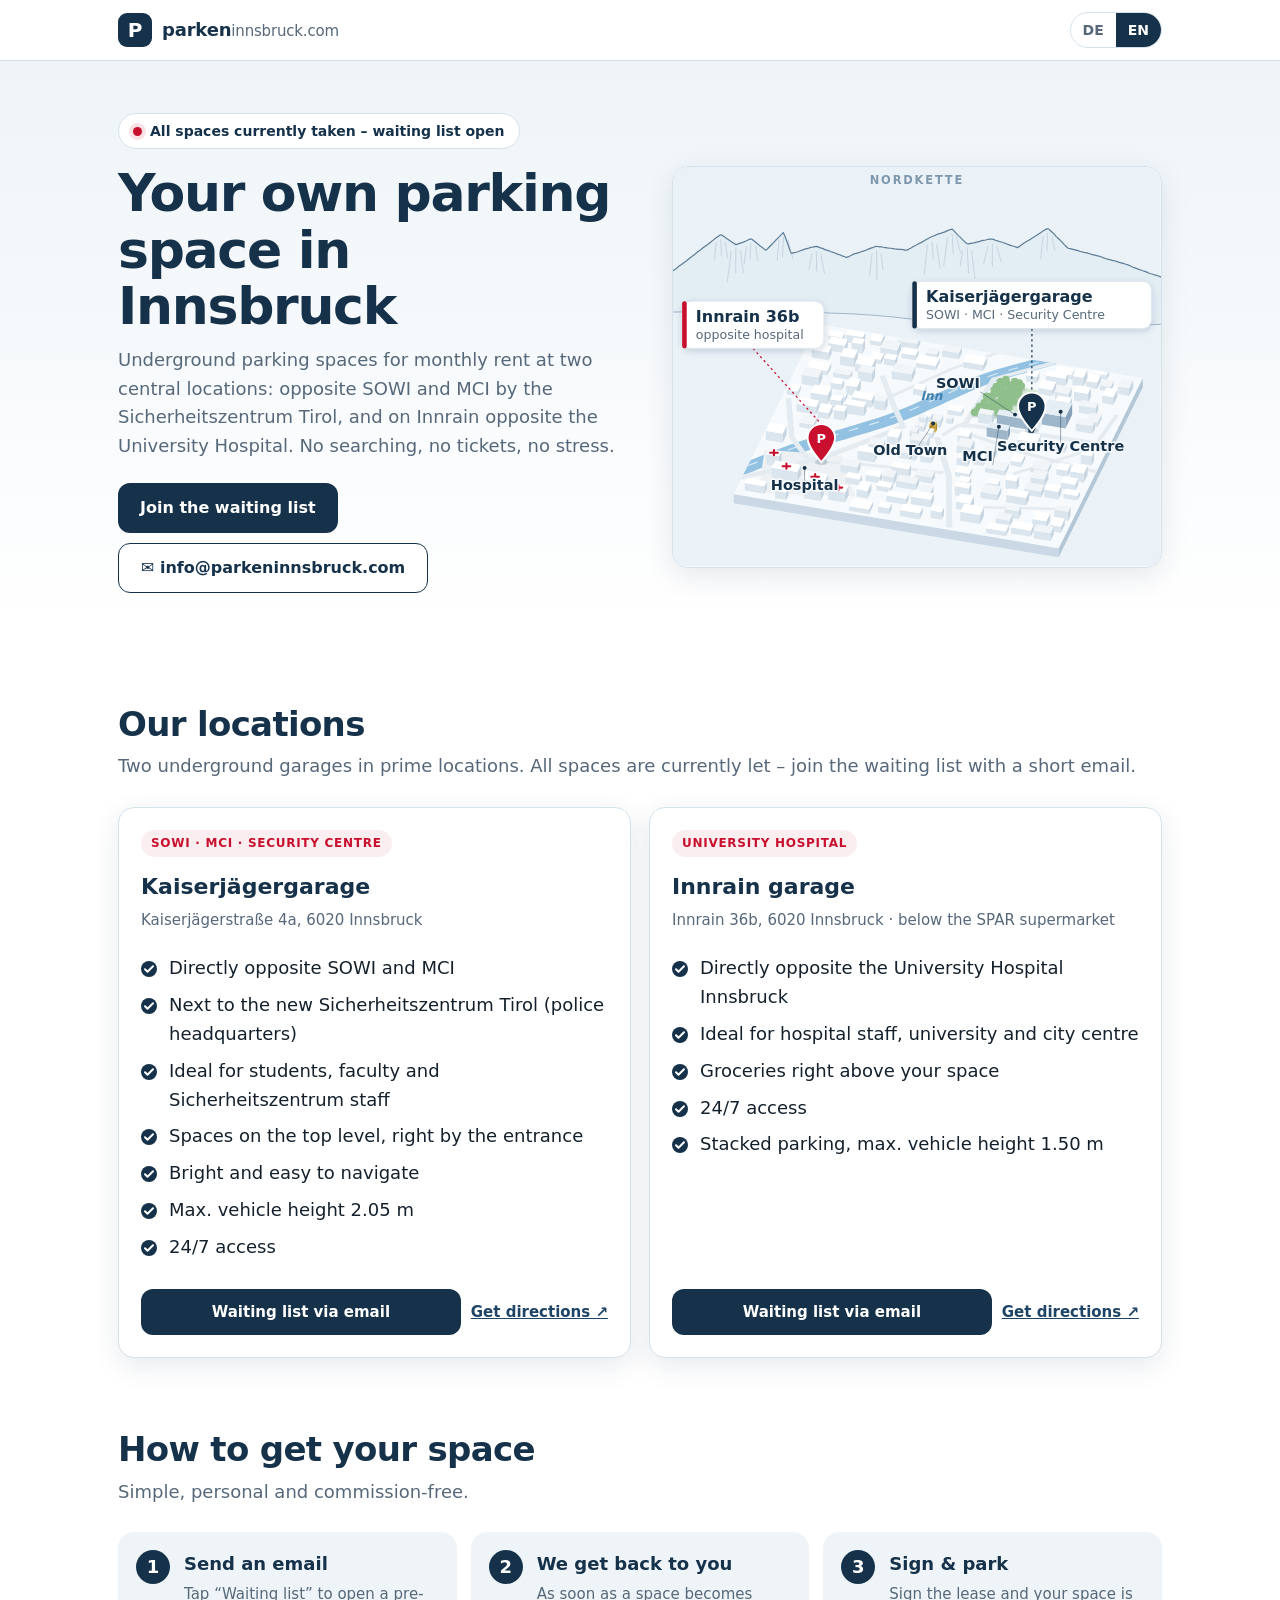
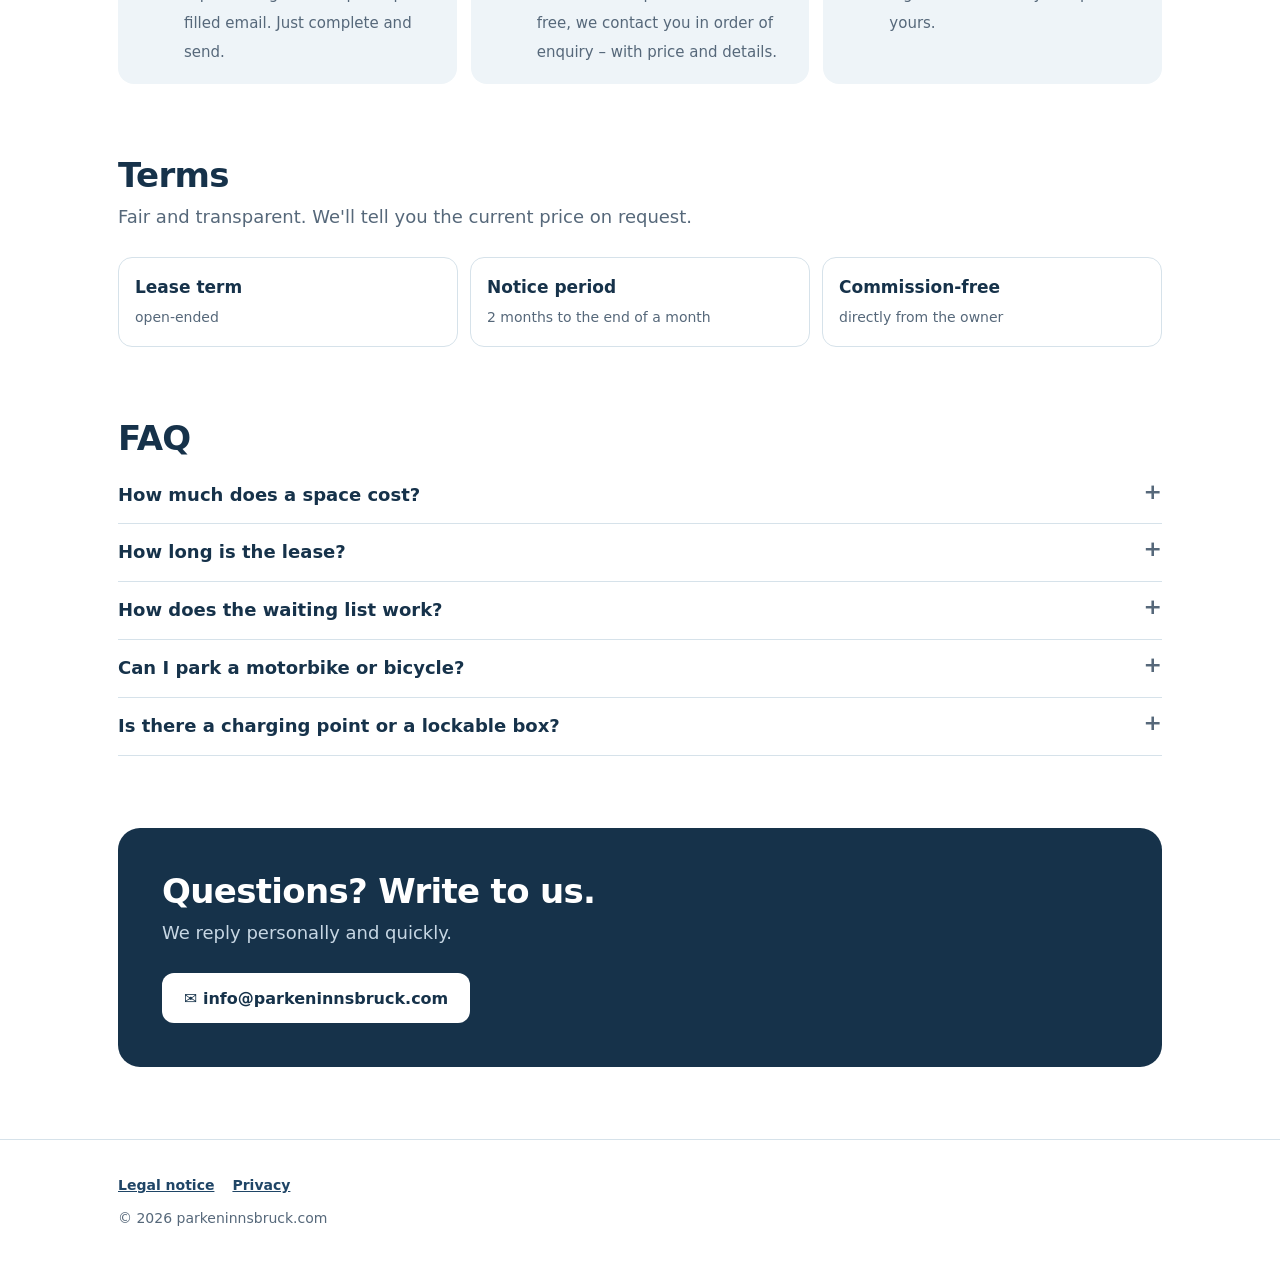
==== index.html @ ba03ff94 "Remove sign-off from prefilled waiting-list emails Co-Authored-By: Claude Opus 5.5 <noreply@anthropi" ====
<!doctype html>
<html lang="de">
<head>
<meta charset="utf-8">
<meta name="viewport" content="width=device-width, initial-scale=1">
<title>Garage mieten Innsbruck | Stellplatz bei SOWI, MCI, Sicherheitszentrum &amp; Klinik</title>
<meta name="description" content="Provisionsfreie Tiefgaragenplätze zur Monatsmiete in Innsbruck: Kaiserjägergarage gegenüber SOWI &amp; MCI, neben dem Sicherheitszentrum Tirol (Polizeizentrum), und Innrain gegenüber der Klinik. Jetzt auf die Warteliste.">
<link rel="canonical" href="https://parkeninnsbruck.com/">
<meta name="robots" content="index, follow">
<meta name="theme-color" content="#16324a">
<meta property="og:type" content="website">
<meta property="og:locale" content="de_AT">
<meta property="og:locale:alternate" content="en_GB">
<meta property="og:url" content="https://parkeninnsbruck.com/">
<meta property="og:title" content="Garage mieten in Innsbruck – SOWI, MCI, Sicherheitszentrum &amp; Klinik">
<meta property="og:description" content="Fixer Tiefgaragenplatz zur Monatsmiete in Innsbruck. Kaiserjägergarage und Innrain. Warteliste offen.">
<meta name="geo.region" content="AT-7">
<meta name="geo.placename" content="Innsbruck">
<link rel="icon" href="data:image/svg+xml,%3Csvg xmlns='http://www.w3.org/2000/svg' viewBox='0 0 64 64'%3E%3Crect width='64' height='64' rx='14' fill='%2316324a'/%3E%3Ctext x='32' y='46' font-family='Arial' font-weight='700' font-size='40' text-anchor='middle' fill='%23fff'%3EP%3C/text%3E%3C/svg%3E">

<script type="application/ld+json">
{
  "@context": "https://schema.org",
  "@graph": [
    {
      "@type": "LocalBusiness",
      "@id": "https://parkeninnsbruck.com/#business",
      "name": "parkeninnsbruck.com – Stellplatzvermietung",
      "url": "https://parkeninnsbruck.com/",
      "email": "info@parkeninnsbruck.com",
      "description": "Provisionsfreie Vermietung von Tiefgaragenplätzen zur Monatsmiete in Innsbruck.",
      "areaServed": {"@type": "City", "name": "Innsbruck"},
      "knowsLanguage": ["de", "en"]
    },
    {
      "@type": "ParkingFacility",
      "name": "Kaiserjägergarage – Stellplätze zur Monatsmiete",
      "address": {"@type": "PostalAddress", "streetAddress": "Kaiserjägerstraße 4a", "postalCode": "6020", "addressLocality": "Innsbruck", "addressCountry": "AT"},
      "description": "Helle Stellplätze auf der obersten Ebene, direkt beim Eingang. Max. Fahrzeughöhe 2,05 m. Gegenüber SOWI und MCI, neben dem neuen Sicherheitszentrum Tirol (Polizeizentrum).",
      "parentOrganization": {"@id": "https://parkeninnsbruck.com/#business"}
    },
    {
      "@type": "ParkingFacility",
      "name": "Tiefgarage Innrain – Stellplätze zur Monatsmiete",
      "address": {"@type": "PostalAddress", "streetAddress": "Innrain 36b", "postalCode": "6020", "addressLocality": "Innsbruck", "addressCountry": "AT"},
      "description": "Tiefgarage unter dem SPAR-Markt am Innrain, gegenüber der Klinik Innsbruck. Stapelparker, max. Fahrzeughöhe 1,50 m.",
      "parentOrganization": {"@id": "https://parkeninnsbruck.com/#business"}
    },
    {
      "@type": "FAQPage",
      "mainEntity": [
        {"@type": "Question", "name": "Was kostet ein Stellplatz?", "acceptedAnswer": {"@type": "Answer", "text": "Den aktuellen Mietpreis nennen wir dir gerne per E-Mail, sobald ein Stellplatz frei wird."}},
        {"@type": "Question", "name": "Wie lange läuft der Mietvertrag?", "acceptedAnswer": {"@type": "Answer", "text": "Der Vertrag ist unbefristet und kann von beiden Seiten mit zwei Monaten Frist zum Monatsende gekündigt werden."}},
        {"@type": "Question", "name": "Kann ich auch Motorrad oder Fahrrad abstellen?", "acceptedAnswer": {"@type": "Answer", "text": "Ja. Du kannst auf deinem Stellplatz Auto, Motorrad oder Fahrrad abstellen – auch mehrere Motorräder oder Fahrräder, solange alles innerhalb der Stellplatzmarkierung Platz hat."}},
        {"@type": "Question", "name": "Gibt es eine Ladestation oder eine absperrbare Box?", "acceptedAnswer": {"@type": "Answer", "text": "Nein. Es handelt sich um einen offenen Stellplatz, keine absperrbare Garagenbox. Eine Ladestation für E-Fahrzeuge gibt es nicht."}},
        {"@type": "Question", "name": "Wie funktioniert die Warteliste?", "acceptedAnswer": {"@type": "Answer", "text": "Du schickst uns eine E-Mail mit deinen Daten. Sobald ein Platz frei wird, melden wir uns in der Reihenfolge der Anfragen."}}
      ]
    }
  ]
}
</script>

<style>
:root{
  --navy:#16324a; --navy-2:#1f4566; --ice:#eef4f8; --snow:#ffffff; --line:#d6e2ea;
  --text:#14212c; --muted:#56687a; --red:#c8102e; --ok:#2f7d5b;
  --radius:16px; --shadow:0 8px 28px rgba(22,50,74,.10);
  --font:system-ui,-apple-system,"Segoe UI",Roboto,"Helvetica Neue",Arial,sans-serif;
}
*{box-sizing:border-box}
html{scroll-behavior:smooth;-webkit-text-size-adjust:100%}
body{margin:0;font-family:var(--font);color:var(--text);background:var(--snow);line-height:1.6;font-size:17px}
img,svg{max-width:100%;display:block}
a{color:var(--navy-2)}
.wrap{width:100%;max-width:1080px;margin:0 auto;padding:0 18px}
.skip{position:absolute;left:-999px}.skip:focus{left:12px;top:12px;background:#fff;padding:8px 12px;z-index:99}

/* Header */
header.top{position:sticky;top:0;z-index:20;background:rgba(255,255,255,.94);backdrop-filter:blur(8px);border-bottom:1px solid var(--line)}
.top .wrap{display:flex;align-items:center;justify-content:space-between;height:60px}
.brand{display:flex;align-items:center;gap:10px;text-decoration:none;color:var(--navy);font-weight:700;letter-spacing:-.01em}
.brand .p{width:34px;height:34px;border-radius:9px;background:var(--navy);color:#fff;display:grid;place-items:center;font-weight:800;font-size:20px}
.brand small{font-weight:500;color:var(--muted)}
.lang{display:flex;border:1px solid var(--line);border-radius:999px;overflow:hidden}
.lang button{all:unset;cursor:pointer;padding:6px 12px;font-size:14px;font-weight:600;color:var(--muted)}
.lang button[aria-pressed="true"]{background:var(--navy);color:#fff}

/* Hero */
.hero{background:linear-gradient(180deg,var(--ice),#fff);padding:28px 0 8px;overflow:hidden}
.status{display:inline-flex;align-items:center;gap:8px;background:#fff;border:1px solid var(--line);border-radius:999px;padding:6px 14px;font-size:14px;font-weight:600;color:var(--navy)}
.status .dot{width:9px;height:9px;border-radius:50%;background:var(--red);box-shadow:0 0 0 4px rgba(200,16,46,.12)}
h1{font-size:clamp(30px,8vw,52px);line-height:1.08;letter-spacing:-.025em;color:var(--navy);margin:16px 0 12px}
.lead{font-size:18px;color:var(--muted);max-width:560px;margin:0 0 22px}
.cta{display:flex;flex-wrap:wrap;gap:10px;margin-bottom:24px}
.btn{display:inline-flex;align-items:center;justify-content:center;gap:8px;min-height:50px;padding:0 22px;border-radius:12px;font-weight:700;text-decoration:none;font-size:16px;flex:1 1 200px}
.btn-primary{background:var(--navy);color:#fff}
.btn-primary:hover{background:var(--navy-2)}
.btn-ghost{background:#fff;color:var(--navy);border:1.5px solid var(--navy)}
.map{background:#fff;border:1px solid var(--line);border-radius:var(--radius);box-shadow:var(--shadow);padding:0;margin:4px 0 0;overflow:hidden}
.map svg{width:100%;height:auto}
.map svg{--sky:#eaf2f8;--m-far:#c5d6e4;--m-near:#d8e5ef;--m-snow:#fff;--m-lbl:#7f98ad;--plate:#f7fafc;--plate-s:#c9d8e4;--plate-e:#b4c7d6;--river:#93c1e1;--river-hi:#d4e8f6;--river-t:#3f7fae;--road:#e4ecf2;--park:#d5e8d3;--tree:#8fbf8b;--shadow:rgba(22,50,74,.14);--b-top:#ffffff;--b-s:#dbe5ed;--b-e:#c7d5e1;--lm-top:#e6eef5;--lm-s:#9db6ca;--lm-e:#87a2b8;--gold:#e0b23c;--gold-s:#c99a26;--gold-e:#b4891f;--navy:#16324a;--navy-s:#1f4566;--navy-e:#122a3e;--red:#c8102e;--lbl:#16324a;--halo:#f7fafc;--card:#fff;--card-b:#d6e2ea;--muted:#56687a}.map svg{--m-far-d:#b2c6d7;--m-near-d:#c9d9e6;--b-top2:#f1f5f8}.map svg{--m-fill:#e3edf4;--m-line:#5f7d96;--m-line2:#9fb5c7;--klinik-area:#eef1f4}

/* Sections */
section{padding:52px 0}
h2{font-size:clamp(24px,6vw,34px);letter-spacing:-.02em;color:var(--navy);margin:0 0 8px;line-height:1.15}
.sub{color:var(--muted);margin:0 0 26px}
.grid{display:grid;gap:18px}
.card{background:#fff;border:1px solid var(--line);border-radius:var(--radius);padding:22px;box-shadow:var(--shadow);display:flex;flex-direction:column}
.card .tag{align-self:flex-start;font-size:12px;font-weight:700;letter-spacing:.06em;text-transform:uppercase;color:var(--red);background:rgba(200,16,46,.07);padding:4px 10px;border-radius:999px;margin-bottom:12px}
.card h3{margin:0 0 4px;font-size:22px;color:var(--navy)}
.addr{color:var(--muted);margin:0 0 14px;font-size:15px}
ul.ticks{list-style:none;padding:0;margin:0 0 20px}
ul.ticks li{position:relative;padding-left:28px;margin:8px 0}
ul.ticks li::before{content:"";position:absolute;left:0;top:7px;width:16px;height:16px;border-radius:50%;background:var(--navy) url("data:image/svg+xml,%3Csvg xmlns='http://www.w3.org/2000/svg' viewBox='0 0 16 16'%3E%3Cpath d='M4 8.3l2.5 2.4L12 5.3' fill='none' stroke='%23fff' stroke-width='2' stroke-linecap='round' stroke-linejoin='round'/%3E%3C/svg%3E") center/16px no-repeat}
.card .actions{margin-top:auto;display:flex;flex-wrap:wrap;gap:10px}
.card .btn{flex:1 1 100%;min-height:46px;font-size:15px}
.textlink{font-size:15px;font-weight:600;align-self:center}

.steps{counter-reset:s;display:grid;gap:14px;padding:0;margin:0;list-style:none}
.steps li{counter-increment:s;background:var(--ice);border-radius:var(--radius);padding:18px 18px 18px 66px;position:relative}
.steps li::before{content:counter(s);position:absolute;left:18px;top:18px;width:34px;height:34px;border-radius:50%;background:var(--navy);color:#fff;display:grid;place-items:center;font-weight:800}
.steps strong{display:block;color:var(--navy)}
.steps span{color:var(--muted);font-size:15px}

.facts{display:grid;gap:12px;grid-template-columns:1fr 1fr}
.fact{border:1px solid var(--line);border-radius:14px;padding:16px}
.facts .fact:last-child{grid-column:1 / -1}
.fact b{display:block;color:var(--navy);font-size:17px}
.fact span{color:var(--muted);font-size:14px}

details{border-bottom:1px solid var(--line);padding:14px 0}
summary{cursor:pointer;font-weight:700;color:var(--navy);list-style:none;display:flex;justify-content:space-between;gap:12px}
summary::after{content:"+";font-size:22px;line-height:1;color:var(--muted)}
details[open] summary::after{content:"–"}
details p{color:var(--muted);margin:10px 0 0}

.contact{background:var(--navy);color:#fff;border-radius:22px;padding:30px 22px}
.contact h2{color:#fff}
.contact .sub{color:#c7d7e4}
.contact .btn-primary{background:#fff;color:var(--navy)}
.contact .btn-ghost{background:transparent;color:#fff;border-color:rgba(255,255,255,.6)}

footer{padding:34px 0 40px;color:var(--muted);font-size:14px;border-top:1px solid var(--line)}
footer .links{display:flex;gap:18px;flex-wrap:wrap;margin-bottom:10px}
footer button{all:unset;cursor:pointer;color:var(--navy-2);font-weight:600;text-decoration:underline}
.legal{display:none;background:var(--ice);border-radius:14px;padding:18px 18px 6px;margin-top:14px;color:var(--text)}
.legal.open{display:block}
.legal h3{margin:0 0 8px;color:var(--navy);font-size:18px}
.legal p{margin:0 0 12px}

.toast{position:fixed;left:12px;right:12px;bottom:12px;z-index:50;max-width:520px;margin:0 auto;background:#fff;border:1px solid var(--line);border-radius:16px;box-shadow:0 12px 40px rgba(22,50,74,.22);padding:16px 16px 14px}
.toast p{margin:0 0 12px;font-size:15px;color:var(--text)}
.toast-actions{display:flex;gap:10px;align-items:center}
.toast .btn{flex:1 1 0;min-height:44px;font-size:14px;padding:0 10px;white-space:nowrap}
.toast-x{all:unset;cursor:pointer;width:44px;height:44px;display:grid;place-items:center;font-size:26px;color:var(--muted);border-radius:10px}
.toast-x:hover{background:var(--ice)}
.toast-copy{all:unset;cursor:pointer;margin-top:10px;font-size:14px;font-weight:600;color:var(--navy-2);text-decoration:underline}
.toast .toast-ok{margin:10px 0 0;color:var(--ok);font-weight:600;font-size:14px}
.toast[hidden],.toast-ok[hidden]{display:none}
[data-lang-show]{display:none}
:focus-visible{outline:3px solid #4d8fd1;outline-offset:2px}

@media (min-width:760px){
  .card .btn{flex:1 1 180px}
  body{font-size:18px}
  .hero{padding:52px 0 16px}
  .hero .wrap{display:grid;grid-template-columns:1.05fr 1fr;gap:40px;align-items:center}
  .cta .btn{flex:0 0 auto}
  .grid.two{grid-template-columns:1fr 1fr}
  .steps{grid-template-columns:repeat(3,1fr)}
  .facts{grid-template-columns:repeat(3,1fr)}
  .facts .fact:last-child{grid-column:auto}
  .contact{padding:44px}
  section{padding:72px 0}
}
@media (prefers-reduced-motion:reduce){html{scroll-behavior:auto}}
</style>
</head>
<body>
<a class="skip" href="#main" data-i18n="skip">Zum Inhalt springen</a>

<header class="top">
  <div class="wrap">
    <a class="brand" href="#top" aria-label="parkeninnsbruck.com Startseite">
      <span class="p" aria-hidden="true">P</span>
      <span>parken<small>innsbruck.com</small></span>
    </a>
    <div class="lang" role="group" aria-label="Sprache / Language">
      <button type="button" data-set-lang="de" aria-pressed="true">DE</button>
      <button type="button" data-set-lang="en" aria-pressed="false">EN</button>
    </div>
  </div>
</header>

<main id="main">
<div class="hero" id="top">
  <div class="wrap">
    <div>
      <span class="status"><span class="dot" aria-hidden="true"></span><span data-i18n="status">Aktuell alle Plätze vergeben – Warteliste offen</span></span>
      <h1 data-i18n="h1">Dein fixer Garagenplatz in Innsbruck</h1>
      <p class="lead" data-i18n="lead">Tiefgaragenplätze zur Monatsmiete an zwei zentralen Standorten: gegenüber von SOWI und MCI beim Sicherheitszentrum Tirol sowie am Innrain gegenüber der Klinik. Kein Suchen, kein Parkticket, kein Stress.</p>
      <div class="cta">
        <a class="btn btn-primary" href="#standorte" data-i18n="cta1">Auf die Warteliste</a>
        <a class="btn btn-ghost" data-mail="general" href="mailto:info@parkeninnsbruck.com?subject=Anfrage%20Stellplatz&amp;body=Hallo%2C%0D%0A%0D%0Aich%20m%C3%B6chte%20mich%20f%C3%BCr%20einen%20Stellplatz%20auf%20die%20Warteliste%20setzen%20lassen.%0D%0A%0D%0AStandort%3A%20egal%20%2F%20beide%0D%0AName%3A%20%0D%0ATelefon%3A%20%0D%0AFahrzeug%20%2F%20Kennzeichen%3A%20%0D%0AGew%C3%BCnschter%20Mietbeginn%3A%20%0D%0AAnmerkungen%3A%20" target="_blank" rel="noopener">✉ info@parkeninnsbruck.com</a>
      </div>
    </div>

    <figure class="map" aria-labelledby="mapcap">
      <svg viewBox="0 0 640 524" role="img" aria-labelledby="mapcap" font-family="system-ui,-apple-system,'Segoe UI',Roboto,Arial,sans-serif">
<title id="mapcap">Isometrische Karte der Innsbrucker Innenstadt mit Nordkette und Inn: Kaiserjägergarage neben SOWI, MCI und Sicherheitszentrum Tirol; Innrain 36b gegenüber der Klinik; dazwischen die Altstadt mit dem Goldenen Dachl</title>
<defs><filter id="sh" x="-20%" y="-30%" width="140%" height="170%"><feDropShadow dx="0" dy="3" stdDeviation="4" flood-color="#16324a" flood-opacity=".18"/></filter></defs>
<rect width="640" height="524" fill="var(--sky)"/>
<path d="M-10.0 144.5 L-7.4 142.1 L-4.8 140.0 L-2.3 138.0 L0.3 135.8 L2.9 134.2 L5.5 132.2 L8.0 130.0 L10.6 128.2 L13.2 126.2 L15.8 124.5 L18.4 122.6 L20.9 120.3 L23.5 118.3 L26.1 116.3 L28.7 114.4 L31.2 112.3 L33.8 110.3 L36.4 108.5 L39.0 106.4 L41.6 104.4 L44.1 102.7 L46.7 100.7 L49.3 98.7 L51.9 96.6 L54.5 94.5 L57.0 92.5 L59.6 90.8 L62.2 88.9 L64.8 89.8 L67.3 91.5 L69.9 93.4 L72.5 95.1 L75.1 97.1 L77.7 98.8 L80.2 100.5 L82.8 101.8 L85.4 100.8 L88.0 99.9 L90.5 99.2 L93.1 98.2 L95.7 97.1 L98.3 95.8 L100.9 94.4 L103.4 94.8 L106.0 96.7 L108.6 98.8 L111.2 101.0 L113.8 103.2 L116.3 105.1 L118.9 107.1 L121.5 109.1 L124.1 107.2 L126.6 104.7 L129.2 102.0 L131.8 99.3 L134.4 96.5 L137.0 93.9 L139.5 91.4 L142.1 88.8 L144.7 86.0 L147.3 91.8 L149.8 98.8 L152.4 106.2 L155.0 113.3 L157.6 112.6 L160.2 112.1 L162.7 111.5 L165.3 110.6 L167.9 109.5 L170.5 108.8 L173.0 107.8 L175.6 107.0 L178.2 106.5 L180.8 105.5 L183.4 105.1 L185.9 104.5 L188.5 104.1 L191.1 105.1 L193.7 106.1 L196.2 106.8 L198.8 108.1 L201.4 109.1 L204.0 109.8 L206.6 110.9 L209.1 111.7 L211.7 112.5 L214.3 113.6 L216.9 114.6 L219.5 115.5 L222.0 116.6 L224.6 117.5 L227.2 118.7 L229.8 118.0 L232.3 116.8 L234.9 115.5 L237.5 114.0 L240.1 113.4 L242.7 112.7 L245.2 111.8 L247.8 110.9 L250.4 110.1 L253.0 109.2 L255.5 108.1 L258.1 107.1 L260.7 106.1 L263.3 105.3 L265.9 104.2 L268.4 104.3 L271.0 104.7 L273.6 104.8 L276.2 105.3 L278.8 105.7 L281.3 106.2 L283.9 106.5 L286.5 106.6 L289.1 107.1 L291.6 107.6 L294.2 107.8 L296.8 108.1 L299.4 108.0 L302.0 108.5 L304.5 109.0 L307.1 109.2 L309.7 107.6 L312.3 106.2 L314.8 104.5 L317.4 103.4 L320.0 102.0 L322.6 100.5 L325.2 99.3 L327.7 97.9 L330.3 96.5 L332.9 94.8 L335.5 93.4 L338.0 92.1 L340.6 90.9 L343.2 90.1 L345.8 88.8 L348.4 87.8 L350.9 87.2 L353.5 86.2 L356.1 85.5 L358.7 84.1 L361.2 83.2 L363.8 82.0 L366.4 81.5 L369.0 84.2 L371.6 87.0 L374.1 89.7 L376.7 92.0 L379.3 94.6 L381.9 97.2 L384.5 99.8 L387.0 101.0 L389.6 100.5 L392.2 100.0 L394.8 99.6 L397.3 98.9 L399.9 98.2 L402.5 97.5 L405.1 96.7 L407.7 96.2 L410.2 95.8 L412.8 95.1 L415.4 94.7 L418.0 94.6 L420.5 95.0 L423.1 96.1 L425.7 96.9 L428.3 97.8 L430.9 98.4 L433.4 99.4 L436.0 100.1 L438.6 101.3 L441.2 102.1 L443.8 103.1 L446.3 103.7 L448.9 104.6 L451.5 105.8 L454.1 104.5 L456.6 102.7 L459.2 100.8 L461.8 99.0 L464.4 97.5 L467.0 96.0 L469.5 94.5 L472.1 92.9 L474.7 91.3 L477.3 89.5 L479.8 87.9 L482.4 86.3 L485.0 84.4 L487.6 82.8 L490.2 81.2 L492.7 81.2 L495.3 83.6 L497.9 85.9 L500.5 88.4 L503.0 91.3 L505.6 93.8 L508.2 96.2 L510.8 98.9 L513.4 101.8 L515.9 104.3 L518.5 106.6 L521.1 107.2 L523.7 107.8 L526.2 108.4 L528.8 109.0 L531.4 109.7 L534.0 110.6 L536.6 111.2 L539.1 112.0 L541.7 112.4 L544.3 113.0 L546.9 113.8 L549.5 114.7 L552.0 115.3 L554.6 115.9 L557.2 116.5 L559.8 117.3 L562.3 118.1 L564.9 119.2 L567.5 120.1 L570.1 120.8 L572.7 121.5 L575.2 122.1 L577.8 122.8 L580.4 123.3 L583.0 124.1 L585.5 125.1 L588.1 125.8 L590.7 126.5 L593.3 127.3 L595.9 128.2 L598.4 129.0 L601.0 130.3 L603.6 131.5 L606.2 132.4 L608.8 133.4 L611.3 134.4 L613.9 135.2 L616.5 136.1 L619.1 136.9 L621.6 137.9 L624.2 139.1 L626.8 140.1 L629.4 140.7 L632.0 141.5 L634.5 142.2 L637.1 143.0 L639.7 144.1 L642.3 144.8 L644.8 145.9 L647.4 147.2 L650.0 148.2 L650 260 L-10 260Z" fill="var(--m-fill)"/><path d="M-10.0 144.5 L-7.4 142.1 L-4.8 140.0 L-2.3 138.0 L0.3 135.8 L2.9 134.2 L5.5 132.2 L8.0 130.0 L10.6 128.2 L13.2 126.2 L15.8 124.5 L18.4 122.6 L20.9 120.3 L23.5 118.3 L26.1 116.3 L28.7 114.4 L31.2 112.3 L33.8 110.3 L36.4 108.5 L39.0 106.4 L41.6 104.4 L44.1 102.7 L46.7 100.7 L49.3 98.7 L51.9 96.6 L54.5 94.5 L57.0 92.5 L59.6 90.8 L62.2 88.9 L64.8 89.8 L67.3 91.5 L69.9 93.4 L72.5 95.1 L75.1 97.1 L77.7 98.8 L80.2 100.5 L82.8 101.8 L85.4 100.8 L88.0 99.9 L90.5 99.2 L93.1 98.2 L95.7 97.1 L98.3 95.8 L100.9 94.4 L103.4 94.8 L106.0 96.7 L108.6 98.8 L111.2 101.0 L113.8 103.2 L116.3 105.1 L118.9 107.1 L121.5 109.1 L124.1 107.2 L126.6 104.7 L129.2 102.0 L131.8 99.3 L134.4 96.5 L137.0 93.9 L139.5 91.4 L142.1 88.8 L144.7 86.0 L147.3 91.8 L149.8 98.8 L152.4 106.2 L155.0 113.3 L157.6 112.6 L160.2 112.1 L162.7 111.5 L165.3 110.6 L167.9 109.5 L170.5 108.8 L173.0 107.8 L175.6 107.0 L178.2 106.5 L180.8 105.5 L183.4 105.1 L185.9 104.5 L188.5 104.1 L191.1 105.1 L193.7 106.1 L196.2 106.8 L198.8 108.1 L201.4 109.1 L204.0 109.8 L206.6 110.9 L209.1 111.7 L211.7 112.5 L214.3 113.6 L216.9 114.6 L219.5 115.5 L222.0 116.6 L224.6 117.5 L227.2 118.7 L229.8 118.0 L232.3 116.8 L234.9 115.5 L237.5 114.0 L240.1 113.4 L242.7 112.7 L245.2 111.8 L247.8 110.9 L250.4 110.1 L253.0 109.2 L255.5 108.1 L258.1 107.1 L260.7 106.1 L263.3 105.3 L265.9 104.2 L268.4 104.3 L271.0 104.7 L273.6 104.8 L276.2 105.3 L278.8 105.7 L281.3 106.2 L283.9 106.5 L286.5 106.6 L289.1 107.1 L291.6 107.6 L294.2 107.8 L296.8 108.1 L299.4 108.0 L302.0 108.5 L304.5 109.0 L307.1 109.2 L309.7 107.6 L312.3 106.2 L314.8 104.5 L317.4 103.4 L320.0 102.0 L322.6 100.5 L325.2 99.3 L327.7 97.9 L330.3 96.5 L332.9 94.8 L335.5 93.4 L338.0 92.1 L340.6 90.9 L343.2 90.1 L345.8 88.8 L348.4 87.8 L350.9 87.2 L353.5 86.2 L356.1 85.5 L358.7 84.1 L361.2 83.2 L363.8 82.0 L366.4 81.5 L369.0 84.2 L371.6 87.0 L374.1 89.7 L376.7 92.0 L379.3 94.6 L381.9 97.2 L384.5 99.8 L387.0 101.0 L389.6 100.5 L392.2 100.0 L394.8 99.6 L397.3 98.9 L399.9 98.2 L402.5 97.5 L405.1 96.7 L407.7 96.2 L410.2 95.8 L412.8 95.1 L415.4 94.7 L418.0 94.6 L420.5 95.0 L423.1 96.1 L425.7 96.9 L428.3 97.8 L430.9 98.4 L433.4 99.4 L436.0 100.1 L438.6 101.3 L441.2 102.1 L443.8 103.1 L446.3 103.7 L448.9 104.6 L451.5 105.8 L454.1 104.5 L456.6 102.7 L459.2 100.8 L461.8 99.0 L464.4 97.5 L467.0 96.0 L469.5 94.5 L472.1 92.9 L474.7 91.3 L477.3 89.5 L479.8 87.9 L482.4 86.3 L485.0 84.4 L487.6 82.8 L490.2 81.2 L492.7 81.2 L495.3 83.6 L497.9 85.9 L500.5 88.4 L503.0 91.3 L505.6 93.8 L508.2 96.2 L510.8 98.9 L513.4 101.8 L515.9 104.3 L518.5 106.6 L521.1 107.2 L523.7 107.8 L526.2 108.4 L528.8 109.0 L531.4 109.7 L534.0 110.6 L536.6 111.2 L539.1 112.0 L541.7 112.4 L544.3 113.0 L546.9 113.8 L549.5 114.7 L552.0 115.3 L554.6 115.9 L557.2 116.5 L559.8 117.3 L562.3 118.1 L564.9 119.2 L567.5 120.1 L570.1 120.8 L572.7 121.5 L575.2 122.1 L577.8 122.8 L580.4 123.3 L583.0 124.1 L585.5 125.1 L588.1 125.8 L590.7 126.5 L593.3 127.3 L595.9 128.2 L598.4 129.0 L601.0 130.3 L603.6 131.5 L606.2 132.4 L608.8 133.4 L611.3 134.4 L613.9 135.2 L616.5 136.1 L619.1 136.9 L621.6 137.9 L624.2 139.1 L626.8 140.1 L629.4 140.7 L632.0 141.5 L634.5 142.2 L637.1 143.0 L639.7 144.1 L642.3 144.8 L644.8 145.9 L647.4 147.2 L650.0 148.2" fill="none" stroke="var(--m-line)" stroke-width="1.6" stroke-linejoin="round"/><path d="M56.6 98.9 l-2.2 23.0" stroke="var(--m-line2)" stroke-width=".8" stroke-linecap="round" opacity=".7"/><path d="M62.6 94.9 l0.8 20.8" stroke="var(--m-line2)" stroke-width=".8" stroke-linecap="round" opacity=".7"/><path d="M68.6 98.9 l3.0 19.9" stroke="var(--m-line2)" stroke-width=".8" stroke-linecap="round" opacity=".7"/><path d="M76.4 110.5 l-5.2 40.0" stroke="var(--m-line2)" stroke-width=".8" stroke-linecap="round" opacity=".7"/><path d="M82.4 106.5 l-0.2 32.1" stroke="var(--m-line2)" stroke-width=".8" stroke-linecap="round" opacity=".7"/><path d="M88.4 110.5 l4.0 28.0" stroke="var(--m-line2)" stroke-width=".8" stroke-linecap="round" opacity=".7"/><path d="M96.2 104.4 l-2.7 22.2" stroke="var(--m-line2)" stroke-width=".8" stroke-linecap="round" opacity=".7"/><path d="M102.2 100.4 l-1.1 20.0" stroke="var(--m-line2)" stroke-width=".8" stroke-linecap="round" opacity=".7"/><path d="M108.2 104.4 l3.1 18.4" stroke="var(--m-line2)" stroke-width=".8" stroke-linecap="round" opacity=".7"/><path d="M139.1 96.0 l-2.4 27.0" stroke="var(--m-line2)" stroke-width=".8" stroke-linecap="round" opacity=".7"/><path d="M145.1 92.0 l-1.5 26.3" stroke="var(--m-line2)" stroke-width=".8" stroke-linecap="round" opacity=".7"/><path d="M151.1 96.0 l6.0 23.7" stroke="var(--m-line2)" stroke-width=".8" stroke-linecap="round" opacity=".7"/><path d="M182.0 114.5 l-3.5 19.4" stroke="var(--m-line2)" stroke-width=".8" stroke-linecap="round" opacity=".7"/><path d="M188.0 110.5 l0.6 26.3" stroke="var(--m-line2)" stroke-width=".8" stroke-linecap="round" opacity=".7"/><path d="M194.0 114.5 l4.8 25.4" stroke="var(--m-line2)" stroke-width=".8" stroke-linecap="round" opacity=".7"/><path d="M261.2 114.2 l-3.4 28.9" stroke="var(--m-line2)" stroke-width=".8" stroke-linecap="round" opacity=".7"/><path d="M267.2 110.2 l0.3 37.8" stroke="var(--m-line2)" stroke-width=".8" stroke-linecap="round" opacity=".7"/><path d="M273.2 114.2 l2.3 21.1" stroke="var(--m-line2)" stroke-width=".8" stroke-linecap="round" opacity=".7"/><path d="M333.8 102.1 l-4.0 38.8" stroke="var(--m-line2)" stroke-width=".8" stroke-linecap="round" opacity=".7"/><path d="M339.8 98.1 l1.8 22.3" stroke="var(--m-line2)" stroke-width=".8" stroke-linecap="round" opacity=".7"/><path d="M345.8 102.1 l4.9 30.7" stroke="var(--m-line2)" stroke-width=".8" stroke-linecap="round" opacity=".7"/><path d="M360.2 92.0 l-4.9 37.4" stroke="var(--m-line2)" stroke-width=".8" stroke-linecap="round" opacity=".7"/><path d="M366.2 88.0 l1.5 25.8" stroke="var(--m-line2)" stroke-width=".8" stroke-linecap="round" opacity=".7"/><path d="M372.2 92.0 l5.1 21.0" stroke="var(--m-line2)" stroke-width=".8" stroke-linecap="round" opacity=".7"/><path d="M380.0 109.8 l-3.2 20.1" stroke="var(--m-line2)" stroke-width=".8" stroke-linecap="round" opacity=".7"/><path d="M386.0 105.8 l1.8 33.4" stroke="var(--m-line2)" stroke-width=".8" stroke-linecap="round" opacity=".7"/><path d="M392.0 109.8 l4.0 36.6" stroke="var(--m-line2)" stroke-width=".8" stroke-linecap="round" opacity=".7"/><path d="M413.0 104.6 l-5.4 22.3" stroke="var(--m-line2)" stroke-width=".8" stroke-linecap="round" opacity=".7"/><path d="M419.0 100.6 l0.0 29.6" stroke="var(--m-line2)" stroke-width=".8" stroke-linecap="round" opacity=".7"/><path d="M425.0 104.6 l5.6 19.6" stroke="var(--m-line2)" stroke-width=".8" stroke-linecap="round" opacity=".7"/><path d="M485.6 91.2 l-3.2 29.2" stroke="var(--m-line2)" stroke-width=".8" stroke-linecap="round" opacity=".7"/><path d="M491.6 87.2 l-1.0 22.8" stroke="var(--m-line2)" stroke-width=".8" stroke-linecap="round" opacity=".7"/><path d="M497.6 91.2 l3.4 18.3" stroke="var(--m-line2)" stroke-width=".8" stroke-linecap="round" opacity=".7"/><path d="M-10.0 190.6 L0.3 190.3 L10.6 190.2 L20.9 189.9 L31.2 189.4 L41.6 189.1 L51.9 189.2 L62.2 189.0 L72.5 189.1 L82.8 189.2 L93.1 189.0 L103.4 189.4 L113.8 189.7 L124.1 189.6 L134.4 189.5 L144.7 189.7 L155.0 189.5 L165.3 189.8 L175.6 190.1 L185.9 190.4 L196.2 191.1 L206.6 191.7 L216.9 192.0 L227.2 192.4 L237.5 192.8 L247.8 193.6 L258.1 194.1 L268.4 195.0 L278.8 195.9 L289.1 196.8 L299.4 198.1 L309.7 199.1 L320.0 199.8 L330.3 200.8 L340.6 201.4 L350.9 202.2 L361.2 202.8 L371.6 203.4 L381.9 204.0 L392.2 205.0 L402.5 205.6 L412.8 205.9 L423.1 206.0 L433.4 206.3 L443.8 206.7 L454.1 207.0 L464.4 207.6 L474.7 208.0 L485.0 208.3 L495.3 208.6 L505.6 208.9 L515.9 208.8 L526.2 208.8 L536.6 208.8 L546.9 208.5 L557.2 208.1 L567.5 207.8 L577.8 208.0 L588.1 207.9 L598.4 207.6 L608.8 207.4 L619.1 207.0 L629.4 206.8 L639.7 206.5 L650.0 205.8 L650 260 L-10 260Z" fill="var(--sky)"/><path d="M-10.0 190.6 L0.3 190.3 L10.6 190.2 L20.9 189.9 L31.2 189.4 L41.6 189.1 L51.9 189.2 L62.2 189.0 L72.5 189.1 L82.8 189.2 L93.1 189.0 L103.4 189.4 L113.8 189.7 L124.1 189.6 L134.4 189.5 L144.7 189.7 L155.0 189.5 L165.3 189.8 L175.6 190.1 L185.9 190.4 L196.2 191.1 L206.6 191.7 L216.9 192.0 L227.2 192.4 L237.5 192.8 L247.8 193.6 L258.1 194.1 L268.4 195.0 L278.8 195.9 L289.1 196.8 L299.4 198.1 L309.7 199.1 L320.0 199.8 L330.3 200.8 L340.6 201.4 L350.9 202.2 L361.2 202.8 L371.6 203.4 L381.9 204.0 L392.2 205.0 L402.5 205.6 L412.8 205.9 L423.1 206.0 L433.4 206.3 L443.8 206.7 L454.1 207.0 L464.4 207.6 L474.7 208.0 L485.0 208.3 L495.3 208.6 L505.6 208.9 L515.9 208.8 L526.2 208.8 L536.6 208.8 L546.9 208.5 L557.2 208.1 L567.5 207.8 L577.8 208.0 L588.1 207.9 L598.4 207.6 L608.8 207.4 L619.1 207.0 L629.4 206.8 L639.7 206.5 L650.0 205.8" fill="none" stroke="var(--m-line2)" stroke-width="1.3" stroke-linejoin="round"/><text x="320.0" y="22" text-anchor="middle" font-size="15" font-weight="700" letter-spacing=".16em" fill="var(--m-lbl)">NORDKETTE</text><polygon points="79.7,429.2 506.0,500.1 506.0,512.1 79.7,441.2" fill="var(--plate-s)"/><polygon points="616.4,276.9 506.0,500.1 506.0,512.1 616.4,288.9" fill="var(--plate-e)"/><polygon points="190.0,206.0 616.4,276.9 506.0,500.1 79.7,429.2" fill="var(--plate)"/><clipPath id="plate"><polygon points="190.0,206.0 616.4,276.9 506.0,500.1 79.7,429.2"/></clipPath><g clip-path="url(#plate)"><polygon points="-10.3,426.4 -8.9,425.9 -6.2,424.9 -2.0,423.3 3.5,421.3 10.4,418.8 18.7,415.8 28.4,412.3 39.5,408.2 50.3,404.2 61.0,400.3 71.5,396.3 81.9,392.3 92.1,388.4 102.1,384.4 112.0,380.5 121.8,376.5 131.6,372.6 141.3,369.0 150.9,365.5 160.5,362.1 169.9,359.0 179.2,356.0 188.5,353.2 197.5,350.6 206.3,348.0 214.9,345.5 223.3,343.0 231.6,340.6 239.7,338.1 247.7,335.7 255.5,333.4 263.1,331.1 270.5,328.7 278.0,326.1 285.4,323.4 292.9,320.6 300.4,317.6 307.9,314.5 315.5,311.2 323.1,307.8 330.7,304.4 338.3,300.9 345.8,297.6 353.2,294.2 360.5,291.0 367.7,287.7 374.9,284.5 382.2,281.2 389.9,278.0 397.8,274.9 406.1,271.9 414.7,269.0 423.5,266.1 432.6,263.4 442.1,260.8 451.6,258.3 460.8,255.8 470.0,253.3 479.1,250.8 488.1,248.2 496.9,245.6 505.7,243.0 514.5,240.3 523.0,237.6 531.7,234.7 540.7,231.6 549.9,228.1 559.4,224.5 569.2,220.6 579.2,216.4 589.4,212.0 600.0,207.3 609.3,203.1 617.3,199.6 623.9,196.6 629.2,194.3 633.2,192.5 635.9,191.3 637.2,190.7 651.2,201.3 649.9,201.9 647.2,203.1 643.2,204.8 637.9,207.2 631.3,210.2 623.3,213.7 614.0,217.8 603.3,222.6 592.7,227.2 582.4,231.4 572.3,235.5 562.5,239.3 552.8,242.9 543.4,246.2 534.2,249.3 525.3,252.1 516.4,254.8 507.4,257.5 498.3,260.2 489.2,262.8 479.9,265.4 470.5,267.9 461.1,270.5 451.7,272.9 442.9,275.4 434.3,277.9 426.0,280.6 418.1,283.3 410.4,286.1 403.0,289.0 395.9,291.9 389.0,295.0 381.8,298.2 374.6,301.5 367.3,304.8 359.9,308.1 352.4,311.5 344.8,314.9 337.2,318.3 329.4,321.8 321.5,325.3 313.6,328.5 305.7,331.7 297.8,334.7 289.9,337.5 282.0,340.2 274.0,342.8 266.2,345.2 258.3,347.6 250.3,350.0 242.1,352.4 233.8,354.9 225.3,357.4 216.6,359.9 207.8,362.5 199.0,365.1 190.1,367.7 181.2,370.6 172.2,373.6 163.0,376.8 153.7,380.2 144.3,383.8 134.8,387.5 125.1,391.4 115.1,395.4 105.0,399.4 94.6,403.4 84.2,407.4 73.5,411.5 62.7,415.5 51.8,419.5 40.7,423.6 31.0,427.1 22.7,430.1 15.7,432.6 10.2,434.6 6.1,436.2 3.3,437.2 1.9,437.7" fill="var(--river)"/><polyline points="-5.8,430.5 -4.4,430.0 -1.7,429.0 2.5,427.5 8.0,425.5 15.0,423.0 23.3,420.0 33.0,416.4 44.0,412.4 54.9,408.4 65.6,404.4 76.2,400.4 86.6,396.4 96.8,392.4 106.9,388.5 116.8,384.5 126.6,380.6 136.3,376.8 145.9,373.1 155.4,369.7 164.8,366.4 174.1,363.3 183.3,360.3 192.4,357.6 201.3,355.0 210.1,352.4 218.7,349.9 227.2,347.4 235.5,344.9 243.6,342.5 251.6,340.1 259.5,337.7 267.1,335.4 274.7,332.9 282.4,330.3 290.0,327.6 297.7,324.7 305.3,321.6 313.0,318.5 320.6,315.2 328.3,311.7 335.9,308.2 343.5,304.8 351.0,301.5 358.4,298.1 365.7,294.9 372.9,291.6 380.1,288.4 387.3,285.2 394.7,282.1 402.5,279.0 410.5,276.1 418.9,273.2 427.5,270.5 436.4,267.8 445.6,265.3 455.1,262.8 464.4,260.3 473.7,257.8 482.8,255.2 491.9,252.6 500.8,250.0 509.7,247.4 518.5,244.7 527.1,241.9 536.0,239.0 545.2,235.7 554.6,232.3 564.2,228.5 574.1,224.6 584.2,220.4 594.5,215.9 605.2,211.2 614.5,207.0 622.4,203.5 629.1,200.5 634.4,198.2 638.4,196.4 641.1,195.2 642.4,194.6" fill="none" stroke="var(--river-hi)" stroke-width="1.6" stroke-dasharray="12 16" stroke-linecap="round"/><polygon points="393.9,327.1 449.2,333.1 479.7,293.5 430.2,282.5" fill="var(--park)"/><polygon points="120.4,370.6 222.2,379.1 239.2,432.2 111.8,427.8" fill="var(--klinik-area)"/><polygon points="307.7,341.5 260.9,360.6 205.0,381.7 147.7,397.6 74.6,414.0 71.0,408.6 143.7,392.2 200.1,376.7 255.3,355.8 301.9,336.8" fill="var(--road)"/><polygon points="377.2,335.1 455.1,344.7 582.9,364.2 580.6,369.3 452.9,349.7 375.3,340.2" fill="var(--road)"/><polygon points="376.4,340.8 418.3,276.6 497.0,255.1 605.5,234.5 608.0,238.9 499.9,259.5 424.5,279.5 383.9,342.4" fill="var(--road)"/><polygon points="471.0,351.7 491.4,306.5 497.7,307.4 477.2,352.7" fill="var(--road)"/><polygon points="350.3,354.0 366.2,405.6 366.4,472.9 358.4,472.9 358.2,405.9 342.4,354.9" fill="var(--road)"/><polygon points="354.1,403.0 245.9,391.7 198.4,388.8 199.1,385.1 246.9,388.0 355.3,399.3" fill="var(--road)"/><polygon points="386.2,347.3 461.5,373.2 565.6,400.6 562.7,404.3 458.3,376.8 382.6,350.8" fill="var(--road)"/><polygon points="351.1,351.1 374.0,336.5 378.5,338.8 355.5,353.4" fill="var(--road)"/><polygon points="297.6,339.1 284.4,310.0 270.7,274.2 278.0,273.2 291.7,309.0 304.8,338.0" fill="var(--road)"/><polygon points="173.5,384.2 152.1,355.0 147.8,303.7 155.3,303.5 159.5,354.2 180.4,382.5" fill="var(--road)"/><polygon points="284.6,299.5 365.8,262.6 448.6,234.3 451.7,237.3 369.2,265.5 288.3,302.2" fill="var(--road)"/><polygon points="444.7,401.4 548.6,368.7 580.0,324.3 585.6,325.7 552.8,371.2 447.5,404.4" fill="var(--road)"/><polygon points="405.1,444.7 521.6,447.3 521.4,450.7 404.8,448.1" fill="var(--road)"/><polygon points="203.7,226.9 222.0,230.0 222.0,224.0 203.7,220.9" fill="var(--b-s)"/><polygon points="222.0,230.0 225.3,223.3 225.3,217.3 222.0,224.0" fill="var(--b-e)"/><polygon points="203.7,220.9 222.0,224.0 225.3,217.3 207.1,214.3" fill="var(--b-top)"/><polygon points="227.0,229.8 249.1,233.5 249.1,223.5 227.0,219.8" fill="var(--b-s)"/><polygon points="249.1,233.5 252.4,226.8 252.4,216.8 249.1,223.5" fill="var(--b-e)"/><polygon points="227.0,219.8 249.1,223.5 252.4,216.8 230.3,213.1" fill="var(--b-top)"/><polygon points="258.4,233.0 272.8,235.4 272.8,229.4 258.4,227.0" fill="var(--b-s)"/><polygon points="272.8,235.4 278.1,224.8 278.1,218.8 272.8,229.4" fill="var(--b-e)"/><polygon points="258.4,227.0 272.8,229.4 278.1,218.8 263.6,216.4" fill="var(--b-top)"/><polygon points="294.4,235.6 320.3,239.9 320.3,231.9 294.4,227.6" fill="var(--b-s)"/><polygon points="320.3,239.9 324.5,231.6 324.5,223.6 320.3,231.9" fill="var(--b-e)"/><polygon points="294.4,227.6 320.3,231.9 324.5,223.6 298.5,219.3" fill="var(--b-top2)"/><polygon points="203.2,240.7 225.3,244.4 225.3,234.4 203.2,230.7" fill="var(--b-s)"/><polygon points="225.3,244.4 229.4,236.1 229.4,226.1 225.3,234.4" fill="var(--b-e)"/><polygon points="203.2,230.7 225.3,234.4 229.4,226.1 207.3,222.4" fill="var(--b-top)"/><polygon points="234.2,242.3 248.6,244.7 248.6,232.7 234.2,230.3" fill="var(--b-s)"/><polygon points="248.6,244.7 251.9,238.0 251.9,226.0 248.6,232.7" fill="var(--b-e)"/><polygon points="234.2,230.3 248.6,232.7 251.9,226.0 237.5,223.6" fill="var(--b-top)"/><polygon points="271.9,246.7 294.0,250.4 294.0,240.4 271.9,236.7" fill="var(--b-s)"/><polygon points="294.0,250.4 299.2,239.8 299.2,229.8 294.0,240.4" fill="var(--b-e)"/><polygon points="271.9,236.7 294.0,240.4 299.2,229.8 277.1,226.2" fill="var(--b-top2)"/><polygon points="331.8,249.6 346.2,252.0 346.2,246.0 331.8,243.6" fill="var(--b-s)"/><polygon points="346.2,252.0 349.5,245.3 349.5,239.3 346.2,246.0" fill="var(--b-e)"/><polygon points="331.8,243.6 346.2,246.0 349.5,239.3 335.1,236.9" fill="var(--b-top2)"/><polygon points="353.0,248.5 375.1,252.2 375.1,244.2 353.0,240.5" fill="var(--b-s)"/><polygon points="375.1,252.2 379.2,243.8 379.2,235.8 375.1,244.2" fill="var(--b-e)"/><polygon points="353.0,240.5 375.1,244.2 379.2,235.8 357.1,232.1" fill="var(--b-top2)"/><polygon points="299.9,250.4 318.2,253.5 318.2,247.5 299.9,244.4" fill="var(--b-s)"/><polygon points="318.2,253.5 322.3,245.1 322.3,239.1 318.2,247.5" fill="var(--b-e)"/><polygon points="299.9,244.4 318.2,247.5 322.3,239.1 304.0,236.1" fill="var(--b-top)"/><polygon points="181.9,249.8 204.0,253.5 204.0,243.5 181.9,239.8" fill="var(--b-s)"/><polygon points="204.0,253.5 208.1,245.1 208.1,235.1 204.0,243.5" fill="var(--b-e)"/><polygon points="181.9,239.8 204.0,243.5 208.1,235.1 186.0,231.5" fill="var(--b-top)"/><polygon points="258.3,256.5 272.7,258.9 272.7,252.9 258.3,250.5" fill="var(--b-s)"/><polygon points="272.7,258.9 276.9,250.6 276.9,244.6 272.7,252.9" fill="var(--b-e)"/><polygon points="258.3,250.5 272.7,252.9 276.9,244.6 262.4,242.2" fill="var(--b-top)"/><polygon points="276.8,259.0 291.2,261.4 291.2,253.4 276.8,251.0" fill="var(--b-s)"/><polygon points="291.2,261.4 294.5,254.7 294.5,246.7 291.2,253.4" fill="var(--b-e)"/><polygon points="276.8,251.0 291.2,253.4 294.5,246.7 280.1,244.3" fill="var(--b-top)"/><polygon points="219.1,259.7 237.4,262.7 237.4,250.7 219.1,247.7" fill="var(--b-s)"/><polygon points="237.4,262.7 242.6,252.1 242.6,240.1 237.4,250.7" fill="var(--b-e)"/><polygon points="219.1,247.7 237.4,250.7 242.6,240.1 224.4,237.1" fill="var(--b-top)"/><polygon points="318.8,262.7 344.8,267.0 344.8,261.0 318.8,256.7" fill="var(--b-s)"/><polygon points="344.8,267.0 350.0,256.4 350.0,250.4 344.8,261.0" fill="var(--b-e)"/><polygon points="318.8,256.7 344.8,261.0 350.0,250.4 324.0,246.1" fill="var(--b-top)"/><polygon points="381.1,263.4 407.0,267.7 407.0,259.7 381.1,255.4" fill="var(--b-s)"/><polygon points="407.0,267.7 412.3,257.1 412.3,249.1 407.0,259.7" fill="var(--b-e)"/><polygon points="381.1,255.4 407.0,259.7 412.3,249.1 386.3,244.8" fill="var(--b-top)"/><polygon points="238.7,267.9 260.8,271.6 260.8,261.6 238.7,257.9" fill="var(--b-s)"/><polygon points="260.8,271.6 266.0,261.0 266.0,251.0 260.8,261.6" fill="var(--b-e)"/><polygon points="238.7,257.9 260.8,261.6 266.0,251.0 243.9,247.3" fill="var(--b-top)"/><polygon points="176.4,269.3 202.4,273.6 202.4,267.6 176.4,263.3" fill="var(--b-s)"/><polygon points="202.4,273.6 207.6,263.0 207.6,257.0 202.4,267.6" fill="var(--b-e)"/><polygon points="176.4,263.3 202.4,267.6 207.6,257.0 181.7,252.7" fill="var(--b-top)"/><polygon points="210.0,275.6 232.1,279.3 232.1,273.3 210.0,269.6" fill="var(--b-s)"/><polygon points="232.1,279.3 235.4,272.6 235.4,266.6 232.1,273.3" fill="var(--b-e)"/><polygon points="210.0,269.6 232.1,273.3 235.4,266.6 213.3,262.9" fill="var(--b-top2)"/><polygon points="500.7,275.6 522.8,279.3 522.8,273.3 500.7,269.6" fill="var(--b-s)"/><polygon points="522.8,279.3 526.9,270.9 526.9,264.9 522.8,273.3" fill="var(--b-e)"/><polygon points="500.7,269.6 522.8,273.3 526.9,264.9 504.8,261.2" fill="var(--b-top)"/><polygon points="550.8,276.3 569.1,279.4 569.1,273.4 550.8,270.3" fill="var(--b-s)"/><polygon points="569.1,279.4 572.4,272.7 572.4,266.7 569.1,273.4" fill="var(--b-e)"/><polygon points="550.8,270.3 569.1,273.4 572.4,266.7 554.1,263.6" fill="var(--b-top)"/><polygon points="286.9,277.7 312.9,282.0 312.9,272.0 286.9,267.7" fill="var(--b-s)"/><polygon points="312.9,282.0 318.1,271.4 318.1,261.4 312.9,272.0" fill="var(--b-e)"/><polygon points="286.9,267.7 312.9,272.0 318.1,261.4 292.1,257.1" fill="var(--b-top2)"/><polygon points="242.8,279.8 261.1,282.8 261.1,270.8 242.8,267.8" fill="var(--b-s)"/><polygon points="261.1,282.8 265.2,274.5 265.2,262.5 261.1,270.8" fill="var(--b-e)"/><polygon points="242.8,267.8 261.1,270.8 265.2,262.5 247.0,259.4" fill="var(--b-top2)"/><polygon points="463.0,281.1 477.5,283.5 477.5,275.5 463.0,273.1" fill="var(--b-s)"/><polygon points="477.5,283.5 480.8,276.8 480.8,268.8 477.5,275.5" fill="var(--b-e)"/><polygon points="463.0,273.1 477.5,275.5 480.8,268.8 466.4,266.4" fill="var(--b-top)"/><ellipse cx="437.8" cy="284.0" rx="4.5" ry="2" fill="var(--shadow)"/><circle cx="436.8" cy="279.0" r="5" fill="var(--tree)"/><ellipse cx="449.4" cy="286.7" rx="4.5" ry="2" fill="var(--shadow)"/><circle cx="448.4" cy="281.7" r="5" fill="var(--tree)"/><ellipse cx="430.7" cy="286.8" rx="4.5" ry="2" fill="var(--shadow)"/><circle cx="429.7" cy="281.8" r="5" fill="var(--tree)"/><polygon points="489.0,283.5 515.0,287.8 515.0,277.8 489.0,273.5" fill="var(--b-s)"/><polygon points="515.0,287.8 518.3,281.1 518.3,271.1 515.0,277.8" fill="var(--b-e)"/><polygon points="489.0,273.5 515.0,277.8 518.3,271.1 492.3,266.8" fill="var(--b-top)"/><ellipse cx="438.4" cy="288.0" rx="4.5" ry="2" fill="var(--shadow)"/><circle cx="437.4" cy="283.0" r="5" fill="var(--tree)"/><polygon points="168.7,284.7 190.8,288.3 190.8,276.3 168.7,272.7" fill="var(--b-s)"/><polygon points="190.8,288.3 196.0,277.8 196.0,265.8 190.8,276.3" fill="var(--b-e)"/><polygon points="168.7,272.7 190.8,276.3 196.0,265.8 173.9,262.1" fill="var(--b-top2)"/><ellipse cx="455.3" cy="288.5" rx="4.5" ry="2" fill="var(--shadow)"/><circle cx="454.3" cy="283.5" r="5" fill="var(--tree)"/><polygon points="524.0,286.2 538.4,288.6 538.4,276.6 524.0,274.2" fill="var(--b-s)"/><polygon points="538.4,288.6 543.7,278.0 543.7,266.0 538.4,276.6" fill="var(--b-e)"/><polygon points="524.0,274.2 538.4,276.6 543.7,266.0 529.3,263.6" fill="var(--b-top)"/><polygon points="542.0,288.8 556.4,291.2 556.4,283.2 542.0,280.8" fill="var(--b-s)"/><polygon points="556.4,291.2 561.7,280.6 561.7,272.6 556.4,283.2" fill="var(--b-e)"/><polygon points="542.0,280.8 556.4,283.2 561.7,272.6 547.3,270.2" fill="var(--b-top)"/><ellipse cx="442.2" cy="291.6" rx="4.5" ry="2" fill="var(--shadow)"/><circle cx="441.2" cy="286.6" r="5" fill="var(--tree)"/><ellipse cx="432.5" cy="292.2" rx="4.5" ry="2" fill="var(--shadow)"/><circle cx="431.5" cy="287.2" r="5" fill="var(--tree)"/><ellipse cx="458.0" cy="292.4" rx="4.5" ry="2" fill="var(--shadow)"/><circle cx="457.0" cy="287.4" r="5" fill="var(--tree)"/><ellipse cx="425.2" cy="293.1" rx="4.5" ry="2" fill="var(--shadow)"/><circle cx="424.2" cy="288.1" r="5" fill="var(--tree)"/><polygon points="206.9,290.8 221.3,293.2 221.3,285.2 206.9,282.8" fill="var(--b-s)"/><polygon points="221.3,293.2 224.6,286.5 224.6,278.5 221.3,285.2" fill="var(--b-e)"/><polygon points="206.9,282.8 221.3,285.2 224.6,278.5 210.2,276.1" fill="var(--b-top)"/><ellipse cx="447.8" cy="294.0" rx="4.5" ry="2" fill="var(--shadow)"/><circle cx="446.8" cy="289.0" r="5" fill="var(--tree)"/><polygon points="559.7,292.5 574.1,294.9 574.1,288.9 559.7,286.5" fill="var(--b-s)"/><polygon points="574.1,294.9 578.2,286.6 578.2,280.6 574.1,288.9" fill="var(--b-e)"/><polygon points="559.7,286.5 574.1,288.9 578.2,280.6 563.8,278.2" fill="var(--b-top2)"/><ellipse cx="432.2" cy="296.2" rx="4.5" ry="2" fill="var(--shadow)"/><circle cx="431.2" cy="291.2" r="5" fill="var(--tree)"/><ellipse cx="442.4" cy="296.8" rx="4.5" ry="2" fill="var(--shadow)"/><circle cx="441.4" cy="291.8" r="5" fill="var(--tree)"/><ellipse cx="422.4" cy="297.6" rx="4.5" ry="2" fill="var(--shadow)"/><circle cx="421.4" cy="292.6" r="5" fill="var(--tree)"/><ellipse cx="454.7" cy="299.8" rx="4.5" ry="2" fill="var(--shadow)"/><circle cx="453.7" cy="294.8" r="5" fill="var(--tree)"/><polygon points="584.1,298.0 598.5,300.4 598.5,290.4 584.1,288.0" fill="var(--b-s)"/><polygon points="598.5,300.4 603.8,289.8 603.8,279.8 598.5,290.4" fill="var(--b-e)"/><polygon points="584.1,288.0 598.5,290.4 603.8,279.8 589.4,277.4" fill="var(--b-top2)"/><polygon points="149.1,298.2 163.6,300.6 163.6,294.6 149.1,292.2" fill="var(--b-s)"/><polygon points="163.6,300.6 167.7,292.3 167.7,286.3 163.6,294.6" fill="var(--b-e)"/><polygon points="149.1,292.2 163.6,294.6 167.7,286.3 153.3,283.9" fill="var(--b-top)"/><polygon points="479.3,297.6 497.6,300.7 497.6,292.7 479.3,289.6" fill="var(--b-s)"/><polygon points="497.6,300.7 502.8,290.1 502.8,282.1 497.6,292.7" fill="var(--b-e)"/><polygon points="479.3,289.6 497.6,292.7 502.8,282.1 484.6,279.0" fill="var(--b-top)"/><ellipse cx="435.5" cy="300.8" rx="4.5" ry="2" fill="var(--shadow)"/><circle cx="434.5" cy="295.8" r="5" fill="var(--tree)"/><polygon points="314.9,298.4 329.3,300.8 329.3,292.8 314.9,290.4" fill="var(--b-s)"/><polygon points="329.3,300.8 332.6,294.1 332.6,286.1 329.3,292.8" fill="var(--b-e)"/><polygon points="314.9,290.4 329.3,292.8 332.6,286.1 318.2,283.7" fill="var(--b-top)"/><polygon points="226.9,298.4 241.3,300.8 241.3,288.8 226.9,286.4" fill="var(--b-s)"/><polygon points="241.3,300.8 246.5,290.2 246.5,278.2 241.3,288.8" fill="var(--b-e)"/><polygon points="226.9,286.4 241.3,288.8 246.5,278.2 232.1,275.8" fill="var(--b-top)"/><ellipse cx="444.8" cy="300.9" rx="4.5" ry="2" fill="var(--shadow)"/><circle cx="443.8" cy="295.9" r="5" fill="var(--tree)"/><ellipse cx="425.9" cy="301.4" rx="4.5" ry="2" fill="var(--shadow)"/><circle cx="424.9" cy="296.4" r="5" fill="var(--tree)"/><ellipse cx="452.4" cy="303.7" rx="4.5" ry="2" fill="var(--shadow)"/><circle cx="451.4" cy="298.7" r="5" fill="var(--tree)"/><ellipse cx="439.0" cy="304.3" rx="4.5" ry="2" fill="var(--shadow)"/><circle cx="438.0" cy="299.3" r="5" fill="var(--tree)"/><ellipse cx="419.8" cy="305.2" rx="4.5" ry="2" fill="var(--shadow)"/><circle cx="418.8" cy="300.2" r="5" fill="var(--tree)"/><ellipse cx="412.5" cy="305.9" rx="4.5" ry="2" fill="var(--shadow)"/><circle cx="411.5" cy="300.9" r="5" fill="var(--tree)"/><ellipse cx="433.4" cy="306.3" rx="4.5" ry="2" fill="var(--shadow)"/><circle cx="432.4" cy="301.3" r="5" fill="var(--tree)"/><ellipse cx="444.8" cy="306.7" rx="4.5" ry="2" fill="var(--shadow)"/><circle cx="443.8" cy="301.7" r="5" fill="var(--tree)"/><polygon points="500.7,304.7 518.9,307.7 518.9,297.7 500.7,294.7" fill="var(--b-s)"/><polygon points="518.9,307.7 523.1,299.3 523.1,289.3 518.9,297.7" fill="var(--b-e)"/><polygon points="500.7,294.7 518.9,297.7 523.1,289.3 504.8,286.3" fill="var(--b-top2)"/><polygon points="211.2,306.2 225.6,308.6 225.6,302.6 211.2,300.2" fill="var(--b-s)"/><polygon points="225.6,308.6 228.9,301.9 228.9,295.9 225.6,302.6" fill="var(--b-e)"/><polygon points="211.2,300.2 225.6,302.6 228.9,295.9 214.5,293.5" fill="var(--b-top2)"/><ellipse cx="418.6" cy="309.2" rx="4.5" ry="2" fill="var(--shadow)"/><circle cx="417.6" cy="304.2" r="5" fill="var(--tree)"/><polygon points="526.1,306.6 544.4,309.6 544.4,297.6 526.1,294.6" fill="var(--b-s)"/><polygon points="544.4,309.6 548.5,301.2 548.5,289.2 544.4,297.6" fill="var(--b-e)"/><polygon points="526.1,294.6 544.4,297.6 548.5,289.2 530.2,286.2" fill="var(--b-top)"/><ellipse cx="440.6" cy="310.1" rx="4.5" ry="2" fill="var(--shadow)"/><circle cx="439.6" cy="305.1" r="5" fill="var(--tree)"/><ellipse cx="432.1" cy="310.4" rx="4.5" ry="2" fill="var(--shadow)"/><circle cx="431.1" cy="305.4" r="5" fill="var(--tree)"/><polygon points="180.7,307.9 202.8,311.6 202.8,299.6 180.7,295.9" fill="var(--b-s)"/><polygon points="202.8,311.6 208.1,301.0 208.1,289.0 202.8,299.6" fill="var(--b-e)"/><polygon points="180.7,295.9 202.8,299.6 208.1,289.0 186.0,285.3" fill="var(--b-top)"/><polygon points="563.3,309.8 577.7,312.2 577.7,302.2 563.3,299.8" fill="var(--b-s)"/><polygon points="577.7,312.2 583.0,301.6 583.0,291.6 577.7,302.2" fill="var(--b-e)"/><polygon points="563.3,299.8 577.7,302.2 583.0,291.6 568.6,289.2" fill="var(--b-top)"/><ellipse cx="448.5" cy="312.5" rx="4.5" ry="2" fill="var(--shadow)"/><circle cx="447.5" cy="307.5" r="5" fill="var(--tree)"/><ellipse cx="436.5" cy="313.7" rx="4.5" ry="2" fill="var(--shadow)"/><circle cx="435.5" cy="308.7" r="5" fill="var(--tree)"/><ellipse cx="409.6" cy="314.0" rx="4.5" ry="2" fill="var(--shadow)"/><circle cx="408.6" cy="309.0" r="5" fill="var(--tree)"/><ellipse cx="427.7" cy="314.1" rx="4.5" ry="2" fill="var(--shadow)"/><circle cx="426.7" cy="309.1" r="5" fill="var(--tree)"/><ellipse cx="421.2" cy="315.2" rx="4.5" ry="2" fill="var(--shadow)"/><circle cx="420.2" cy="310.2" r="5" fill="var(--tree)"/><polygon points="234.6,311.6 260.6,315.9 260.6,305.9 234.6,301.6" fill="var(--b-s)"/><polygon points="260.6,315.9 264.7,307.5 264.7,297.5 260.6,305.9" fill="var(--b-e)"/><polygon points="234.6,301.6 260.6,305.9 264.7,297.5 238.7,293.2" fill="var(--b-top)"/><ellipse cx="442.2" cy="316.4" rx="4.5" ry="2" fill="var(--shadow)"/><circle cx="441.2" cy="311.4" r="5" fill="var(--tree)"/><polygon points="205.8,314.8 220.2,317.2 220.2,307.2 205.8,304.8" fill="var(--b-s)"/><polygon points="220.2,317.2 223.5,310.5 223.5,300.5 220.2,307.2" fill="var(--b-e)"/><polygon points="205.8,304.8 220.2,307.2 223.5,300.5 209.1,298.1" fill="var(--b-top)"/><ellipse cx="411.7" cy="317.9" rx="4.5" ry="2" fill="var(--shadow)"/><circle cx="410.7" cy="312.9" r="5" fill="var(--tree)"/><ellipse cx="425.8" cy="318.9" rx="4.5" ry="2" fill="var(--shadow)"/><circle cx="424.8" cy="313.9" r="5" fill="var(--tree)"/><ellipse cx="403.3" cy="319.0" rx="4.5" ry="2" fill="var(--shadow)"/><circle cx="402.3" cy="314.0" r="5" fill="var(--tree)"/><ellipse cx="432.9" cy="319.7" rx="4.5" ry="2" fill="var(--shadow)"/><circle cx="431.9" cy="314.7" r="5" fill="var(--tree)"/><polygon points="263.9,317.3 278.3,319.7 278.3,307.7 263.9,305.3" fill="var(--b-s)"/><polygon points="278.3,319.7 281.6,313.0 281.6,301.0 278.3,307.7" fill="var(--b-e)"/><polygon points="263.9,305.3 278.3,307.7 281.6,301.0 267.2,298.6" fill="var(--b-top2)"/><ellipse cx="417.8" cy="320.3" rx="4.5" ry="2" fill="var(--shadow)"/><circle cx="416.8" cy="315.3" r="5" fill="var(--tree)"/><ellipse cx="441.2" cy="321.2" rx="4.5" ry="2" fill="var(--shadow)"/><circle cx="440.2" cy="316.2" r="5" fill="var(--tree)"/><polygon points="501.9,318.5 520.2,321.5 520.2,309.5 501.9,306.5" fill="var(--b-s)"/><polygon points="520.2,321.5 523.5,314.8 523.5,302.8 520.2,309.5" fill="var(--b-e)"/><polygon points="501.9,306.5 520.2,309.5 523.5,302.8 505.2,299.8" fill="var(--b-top)"/><ellipse cx="410.7" cy="322.4" rx="4.5" ry="2" fill="var(--shadow)"/><circle cx="409.7" cy="317.4" r="5" fill="var(--tree)"/><ellipse cx="424.4" cy="322.9" rx="4.5" ry="2" fill="var(--shadow)"/><circle cx="423.4" cy="317.9" r="5" fill="var(--tree)"/><polygon points="462.0,319.9 480.3,323.0 480.3,313.0 462.0,309.9" fill="var(--b-s)"/><polygon points="480.3,323.0 483.6,316.3 483.6,306.3 480.3,313.0" fill="var(--b-e)"/><polygon points="462.0,309.9 480.3,313.0 483.6,306.3 465.3,303.2" fill="var(--b-top)"/><ellipse cx="401.0" cy="323.5" rx="4.5" ry="2" fill="var(--shadow)"/><circle cx="400.0" cy="318.5" r="5" fill="var(--tree)"/><ellipse cx="416.3" cy="324.8" rx="4.5" ry="2" fill="var(--shadow)"/><circle cx="415.3" cy="319.8" r="5" fill="var(--tree)"/><polygon points="162.0,320.6 188.0,324.9 188.0,314.9 162.0,310.6" fill="var(--b-s)"/><polygon points="188.0,324.9 192.1,316.5 192.1,306.5 188.0,314.9" fill="var(--b-e)"/><polygon points="162.0,310.6 188.0,314.9 192.1,306.5 166.2,302.2" fill="var(--b-top)"/><polygon points="532.5,322.5 554.6,326.2 554.6,316.2 532.5,312.5" fill="var(--b-s)"/><polygon points="554.6,326.2 557.9,319.5 557.9,309.5 554.6,316.2" fill="var(--b-e)"/><polygon points="532.5,312.5 554.6,316.2 557.9,309.5 535.8,305.8" fill="var(--b-top2)"/><ellipse cx="435.4" cy="326.4" rx="4.5" ry="2" fill="var(--shadow)"/><circle cx="434.4" cy="321.4" r="5" fill="var(--tree)"/><ellipse cx="428.3" cy="326.8" rx="4.5" ry="2" fill="var(--shadow)"/><circle cx="427.3" cy="321.8" r="5" fill="var(--tree)"/><ellipse cx="396.6" cy="326.9" rx="4.5" ry="2" fill="var(--shadow)"/><circle cx="395.6" cy="321.9" r="5" fill="var(--tree)"/><polygon points="224.7,322.8 250.6,327.1 250.6,315.1 224.7,310.8" fill="var(--b-s)"/><polygon points="250.6,327.1 253.9,320.4 253.9,308.4 250.6,315.1" fill="var(--b-e)"/><polygon points="224.7,310.8 250.6,315.1 253.9,308.4 228.0,304.1" fill="var(--b-top)"/><polygon points="360.2,324.3 378.4,327.4 378.4,321.4 360.2,318.3" fill="var(--b-s)"/><polygon points="378.4,327.4 381.7,320.7 381.7,314.7 378.4,321.4" fill="var(--b-e)"/><polygon points="360.2,318.3 378.4,321.4 381.7,314.7 363.5,311.6" fill="var(--b-top)"/><ellipse cx="421.1" cy="327.4" rx="4.5" ry="2" fill="var(--shadow)"/><circle cx="420.1" cy="322.4" r="5" fill="var(--tree)"/><ellipse cx="404.1" cy="327.6" rx="4.5" ry="2" fill="var(--shadow)"/><circle cx="403.1" cy="322.6" r="5" fill="var(--tree)"/><ellipse cx="411.7" cy="328.7" rx="4.5" ry="2" fill="var(--shadow)"/><circle cx="410.7" cy="323.7" r="5" fill="var(--tree)"/><ellipse cx="431.7" cy="330.9" rx="4.5" ry="2" fill="var(--shadow)"/><circle cx="430.7" cy="325.9" r="5" fill="var(--tree)"/><polygon points="189.9,328.6 204.3,331.0 204.3,323.0 189.9,320.6" fill="var(--b-s)"/><polygon points="204.3,331.0 209.5,320.4 209.5,312.4 204.3,323.0" fill="var(--b-e)"/><polygon points="189.9,320.6 204.3,323.0 209.5,312.4 195.1,310.0" fill="var(--b-top)"/><polygon points="210.8,330.5 225.2,332.9 225.2,320.9 210.8,318.5" fill="var(--b-s)"/><polygon points="225.2,332.9 228.5,326.2 228.5,314.2 225.2,320.9" fill="var(--b-e)"/><polygon points="210.8,318.5 225.2,320.9 228.5,314.2 214.1,311.8" fill="var(--b-top)"/><polygon points="330.3,333.6 338.0,334.9 338.0,327.9 330.3,326.6" fill="var(--b-s)"/><polygon points="338.0,334.9 341.1,328.8 341.1,321.8 338.0,327.9" fill="var(--b-e)"/><polygon points="330.3,326.6 338.0,327.9 341.1,321.8 333.4,320.5" fill="var(--b-top)"/><polygon points="340.6,335.5 352.1,337.4 352.1,330.4 340.6,328.5" fill="var(--b-s)"/><polygon points="352.1,337.4 354.6,332.4 354.6,325.4 352.1,330.4" fill="var(--b-e)"/><polygon points="340.6,328.5 352.1,330.4 354.6,325.4 343.1,323.5" fill="var(--b-top2)"/><polygon points="358.4,336.3 366.1,337.6 366.1,330.6 358.4,329.3" fill="var(--b-s)"/><polygon points="366.1,337.6 368.0,333.7 368.0,326.7 366.1,330.6" fill="var(--b-e)"/><polygon points="358.4,329.3 366.1,330.6 368.0,326.7 360.3,325.4" fill="var(--b-top2)"/><polygon points="400.1,335.4 418.4,338.4 418.4,326.4 400.1,323.4" fill="var(--b-s)"/><polygon points="418.4,338.4 421.7,331.7 421.7,319.7 418.4,326.4" fill="var(--b-e)"/><polygon points="400.1,323.4 418.4,326.4 421.7,319.7 403.4,316.7" fill="var(--b-top2)"/><polygon points="322.5,339.3 332.1,340.9 332.1,329.9 322.5,328.3" fill="var(--b-s)"/><polygon points="332.1,340.9 334.0,337.0 334.0,326.0 332.1,329.9" fill="var(--b-e)"/><polygon points="322.5,328.3 332.1,329.9 334.0,326.0 324.4,324.4" fill="var(--b-top2)"/><polygon points="542.7,338.9 557.2,341.3 557.2,335.3 542.7,332.9" fill="var(--b-s)"/><polygon points="557.2,341.3 562.4,330.8 562.4,324.8 557.2,335.3" fill="var(--b-e)"/><polygon points="542.7,332.9 557.2,335.3 562.4,324.8 548.0,322.4" fill="var(--b-top2)"/><polygon points="340.5,341.0 350.1,342.6 350.1,333.6 340.5,332.0" fill="var(--b-s)"/><polygon points="350.1,342.6 352.1,338.7 352.1,329.7 350.1,333.6" fill="var(--b-e)"/><polygon points="340.5,332.0 350.1,333.6 352.1,329.7 342.4,328.1" fill="var(--b-top2)"/><polygon points="484.1,337.9 514.9,343.1 514.9,328.1 484.1,322.9" fill="var(--lm-s)"/><polygon points="514.9,343.1 523.8,325.2 523.8,310.2 514.9,328.1" fill="var(--lm-e)"/><polygon points="484.1,322.9 514.9,328.1 523.8,310.2 492.9,305.1" fill="var(--lm-top)"/><polygon points="165.8,341.2 184.0,344.3 184.0,338.3 165.8,335.2" fill="var(--b-s)"/><polygon points="184.0,344.3 189.3,333.7 189.3,327.7 184.0,338.3" fill="var(--b-e)"/><polygon points="165.8,335.2 184.0,338.3 189.3,327.7 171.0,324.6" fill="var(--b-top2)"/><polygon points="424.9,337.7 467.0,344.7 467.0,331.7 424.9,324.7" fill="var(--lm-s)"/><polygon points="467.0,344.7 470.4,337.8 470.4,324.8 467.0,331.7" fill="var(--lm-e)"/><polygon points="424.9,324.7 467.0,331.7 470.4,324.8 428.3,317.8" fill="var(--lm-top)"/><polygon points="317.7,345.9 329.2,347.8 329.2,340.8 317.7,338.9" fill="var(--b-s)"/><polygon points="329.2,347.8 331.7,342.8 331.7,335.8 329.2,340.8" fill="var(--b-e)"/><polygon points="317.7,338.9 329.2,340.8 331.7,335.8 320.2,333.8" fill="var(--b-top2)"/><polygon points="336.3,346.9 344.5,348.3 344.5,339.3 336.3,337.9" fill="var(--gold-s)"/><polygon points="344.5,348.3 346.4,344.4 346.4,335.4 344.5,339.3" fill="var(--gold-e)"/><polygon points="336.3,337.9 344.5,339.3 346.4,335.4 338.2,334.0" fill="var(--gold)"/><polygon points="466.2,348.7 472.4,349.7 472.4,344.7 466.2,343.7" fill="var(--navy-s)"/><polygon points="472.4,349.7 475.4,343.5 475.4,338.5 472.4,344.7" fill="var(--navy-e)"/><polygon points="466.2,343.7 472.4,344.7 475.4,338.5 469.3,337.5" fill="var(--navy)"/><polygon points="528.4,346.5 550.5,350.1 550.5,340.1 528.4,336.5" fill="var(--b-s)"/><polygon points="550.5,350.1 553.8,343.5 553.8,333.5 550.5,340.1" fill="var(--b-e)"/><polygon points="528.4,336.5 550.5,340.1 553.8,333.5 531.7,329.8" fill="var(--b-top2)"/><polygon points="332.4,355.3 340.1,356.6 340.1,349.6 332.4,348.3" fill="var(--b-s)"/><polygon points="340.1,356.6 343.1,350.4 343.1,343.4 340.1,349.6" fill="var(--b-e)"/><polygon points="332.4,348.3 340.1,349.6 343.1,343.4 335.4,342.2" fill="var(--b-top)"/><polygon points="310.2,355.0 319.8,356.6 319.8,347.6 310.2,346.0" fill="var(--b-s)"/><polygon points="319.8,356.6 322.8,350.5 322.8,341.5 319.8,347.6" fill="var(--b-e)"/><polygon points="310.2,346.0 319.8,347.6 322.8,341.5 313.2,339.9" fill="var(--b-top2)"/><polygon points="411.6,353.6 438.8,358.1 438.8,346.1 411.6,341.6" fill="var(--lm-s)"/><polygon points="438.8,358.1 442.2,351.1 442.2,339.1 438.8,346.1" fill="var(--lm-e)"/><polygon points="411.6,341.6 438.8,346.1 442.2,339.1 415.0,334.6" fill="var(--lm-top)"/><polygon points="121.7,358.2 143.8,361.9 143.8,349.9 121.7,346.2" fill="var(--b-s)"/><polygon points="143.8,361.9 149.1,351.3 149.1,339.3 143.8,349.9" fill="var(--b-e)"/><polygon points="121.7,346.2 143.8,349.9 149.1,339.3 127.0,335.6" fill="var(--b-top)"/><polygon points="373.3,361.7 387.7,364.1 387.7,354.1 373.3,351.7" fill="var(--b-s)"/><polygon points="387.7,364.1 391.9,355.7 391.9,345.7 387.7,354.1" fill="var(--b-e)"/><polygon points="373.3,351.7 387.7,354.1 391.9,345.7 377.4,343.3" fill="var(--b-top)"/><polygon points="280.7,362.8 295.1,365.2 295.1,355.2 280.7,352.8" fill="var(--b-s)"/><polygon points="295.1,365.2 300.3,354.6 300.3,344.6 295.1,355.2" fill="var(--b-e)"/><polygon points="280.7,352.8 295.1,355.2 300.3,344.6 285.9,342.2" fill="var(--b-top)"/><polygon points="451.2,367.5 477.2,371.8 477.2,361.8 451.2,357.5" fill="var(--b-s)"/><polygon points="477.2,371.8 482.4,361.2 482.4,351.2 477.2,361.8" fill="var(--b-e)"/><polygon points="451.2,357.5 477.2,361.8 482.4,351.2 456.5,346.9" fill="var(--b-top)"/><polygon points="310.6,369.0 332.7,372.7 332.7,360.7 310.6,357.0" fill="var(--b-s)"/><polygon points="332.7,372.7 336.8,364.3 336.8,352.3 332.7,360.7" fill="var(--b-e)"/><polygon points="310.6,357.0 332.7,360.7 336.8,352.3 314.7,348.7" fill="var(--b-top2)"/><polygon points="487.8,370.6 513.8,374.9 513.8,368.9 487.8,364.6" fill="var(--b-s)"/><polygon points="513.8,374.9 517.1,368.3 517.1,362.3 513.8,368.9" fill="var(--b-e)"/><polygon points="487.8,364.6 513.8,368.9 517.1,362.3 491.1,357.9" fill="var(--b-top)"/><polygon points="256.3,374.8 274.5,377.8 274.5,365.8 256.3,362.8" fill="var(--b-s)"/><polygon points="274.5,377.8 278.7,369.5 278.7,357.5 274.5,365.8" fill="var(--b-e)"/><polygon points="256.3,362.8 274.5,365.8 278.7,357.5 260.4,354.4" fill="var(--b-top2)"/><polygon points="372.0,375.4 390.2,378.4 390.2,368.4 372.0,365.4" fill="var(--b-s)"/><polygon points="390.2,378.4 395.5,367.8 395.5,357.8 390.2,368.4" fill="var(--b-e)"/><polygon points="372.0,365.4 390.2,368.4 395.5,357.8 377.2,354.8" fill="var(--b-top2)"/><polygon points="407.9,379.4 422.3,381.8 422.3,373.8 407.9,371.4" fill="var(--b-s)"/><polygon points="422.3,381.8 425.6,375.1 425.6,367.1 422.3,373.8" fill="var(--b-e)"/><polygon points="407.9,371.4 422.3,373.8 425.6,367.1 411.2,364.7" fill="var(--b-top2)"/><polygon points="295.8,381.6 317.9,385.3 317.9,377.3 295.8,373.6" fill="var(--b-s)"/><polygon points="317.9,385.3 323.2,374.7 323.2,366.7 317.9,377.3" fill="var(--b-e)"/><polygon points="295.8,373.6 317.9,377.3 323.2,366.7 301.1,363.0" fill="var(--b-top2)"/><polygon points="242.1,384.0 264.2,387.7 264.2,375.7 242.1,372.0" fill="var(--b-s)"/><polygon points="264.2,387.7 267.5,381.0 267.5,369.0 264.2,375.7" fill="var(--b-e)"/><polygon points="242.1,372.0 264.2,375.7 267.5,369.0 245.4,365.3" fill="var(--b-top)"/><polygon points="324.5,386.8 338.9,389.2 338.9,381.2 324.5,378.8" fill="var(--b-s)"/><polygon points="338.9,389.2 344.2,378.6 344.2,370.6 338.9,381.2" fill="var(--b-e)"/><polygon points="324.5,378.8 338.9,381.2 344.2,370.6 329.8,368.2" fill="var(--b-top)"/><polygon points="187.7,389.3 198.6,391.1 198.6,384.1 187.7,382.3" fill="var(--b-s)"/><polygon points="198.6,391.1 201.3,385.7 201.3,378.7 198.6,384.1" fill="var(--b-e)"/><polygon points="187.7,382.3 198.6,384.1 201.3,378.7 190.4,376.9" fill="var(--b-top)"/><polygon points="534.8,389.3 549.2,391.7 549.2,379.7 534.8,377.3" fill="var(--b-s)"/><polygon points="549.2,391.7 552.5,385.0 552.5,373.0 549.2,379.7" fill="var(--b-e)"/><polygon points="534.8,377.3 549.2,379.7 552.5,373.0 538.1,370.6" fill="var(--b-top)"/><polygon points="392.9,389.9 407.3,392.3 407.3,384.3 392.9,381.9" fill="var(--b-s)"/><polygon points="407.3,392.3 410.6,385.6 410.6,377.6 407.3,384.3" fill="var(--b-e)"/><polygon points="392.9,381.9 407.3,384.3 410.6,377.6 396.2,375.2" fill="var(--b-top)"/><polygon points="122.6,389.9 139.0,392.6 139.0,379.6 122.6,376.9" fill="var(--b-s)"/><polygon points="139.0,392.6 142.3,385.9 142.3,372.9 139.0,379.6" fill="var(--b-e)"/><polygon points="122.6,376.9 139.0,379.6 142.3,372.9 126.0,370.2" fill="var(--b-top)"/><path d="M127.5 374.9h10M132.5 371.5v6.8" stroke="var(--red)" stroke-width="2.8" stroke-linecap="round"/><polygon points="372.1,391.1 386.5,393.5 386.5,383.5 372.1,381.1" fill="var(--b-s)"/><polygon points="386.5,393.5 389.8,386.9 389.8,376.9 386.5,383.5" fill="var(--b-e)"/><polygon points="372.1,381.1 386.5,383.5 389.8,376.9 375.4,374.5" fill="var(--b-top)"/><polygon points="442.5,391.3 456.9,393.7 456.9,387.7 442.5,385.3" fill="var(--b-s)"/><polygon points="456.9,393.7 462.1,383.2 462.1,377.2 456.9,387.7" fill="var(--b-e)"/><polygon points="442.5,385.3 456.9,387.7 462.1,377.2 447.7,374.8" fill="var(--b-top)"/><polygon points="219.7,400.4 241.8,404.0 241.8,394.0 219.7,390.4" fill="var(--b-s)"/><polygon points="241.8,404.0 245.9,395.7 245.9,385.7 241.8,394.0" fill="var(--b-e)"/><polygon points="219.7,390.4 241.8,394.0 245.9,385.7 223.8,382.0" fill="var(--b-top2)"/><polygon points="468.8,400.4 490.9,404.1 490.9,398.1 468.8,394.4" fill="var(--b-s)"/><polygon points="490.9,404.1 496.2,393.5 496.2,387.5 490.9,398.1" fill="var(--b-e)"/><polygon points="468.8,394.4 490.9,398.1 496.2,387.5 474.1,383.8" fill="var(--b-top2)"/><polygon points="409.5,400.5 435.4,404.9 435.4,398.9 409.5,394.5" fill="var(--b-s)"/><polygon points="435.4,404.9 440.7,394.3 440.7,388.3 435.4,398.9" fill="var(--b-e)"/><polygon points="409.5,394.5 435.4,398.9 440.7,388.3 414.7,383.9" fill="var(--b-top2)"/><polygon points="503.2,404.3 517.6,406.7 517.6,398.7 503.2,396.3" fill="var(--b-s)"/><polygon points="517.6,406.7 521.7,398.3 521.7,390.3 517.6,398.7" fill="var(--b-e)"/><polygon points="503.2,396.3 517.6,398.7 521.7,390.3 507.3,387.9" fill="var(--b-top)"/><polygon points="286.9,405.1 309.0,408.8 309.0,396.8 286.9,393.1" fill="var(--b-s)"/><polygon points="309.0,408.8 312.3,402.1 312.3,390.1 309.0,396.8" fill="var(--b-e)"/><polygon points="286.9,393.1 309.0,396.8 312.3,390.1 290.2,386.4" fill="var(--b-top)"/><polygon points="370.2,405.8 388.5,408.8 388.5,402.8 370.2,399.8" fill="var(--b-s)"/><polygon points="388.5,408.8 392.6,400.4 392.6,394.4 388.5,402.8" fill="var(--b-e)"/><polygon points="370.2,399.8 388.5,402.8 392.6,394.4 374.3,391.4" fill="var(--b-top)"/><polygon points="129.6,407.5 163.3,413.1 163.3,400.1 129.6,394.5" fill="var(--b-s)"/><polygon points="163.3,413.1 168.0,403.6 168.0,390.6 163.3,400.1" fill="var(--b-e)"/><polygon points="129.6,394.5 163.3,400.1 168.0,390.6 134.3,385.0" fill="var(--b-top)"/><path d="M143.8 392.6h10M148.8 389.2v6.8" stroke="var(--red)" stroke-width="2.8" stroke-linecap="round"/><polygon points="520.6,411.3 538.9,414.3 538.9,402.3 520.6,399.3" fill="var(--b-s)"/><polygon points="538.9,414.3 544.1,403.7 544.1,391.7 538.9,402.3" fill="var(--b-e)"/><polygon points="520.6,399.3 538.9,402.3 544.1,391.7 525.9,388.7" fill="var(--b-top)"/><polygon points="252.8,411.9 271.1,414.9 271.1,406.9 252.8,403.9" fill="var(--b-s)"/><polygon points="271.1,414.9 274.4,408.3 274.4,400.3 271.1,406.9" fill="var(--b-e)"/><polygon points="252.8,403.9 271.1,406.9 274.4,400.3 256.1,397.2" fill="var(--b-top)"/><polygon points="317.3,411.8 339.4,415.5 339.4,407.5 317.3,403.8" fill="var(--b-s)"/><polygon points="339.4,415.5 343.6,407.1 343.6,399.1 339.4,407.5" fill="var(--b-e)"/><polygon points="317.3,403.8 339.4,407.5 343.6,399.1 321.5,395.5" fill="var(--b-top2)"/><polygon points="275.1,414.9 289.6,417.3 289.6,407.3 275.1,404.9" fill="var(--b-s)"/><polygon points="289.6,417.3 293.7,409.0 293.7,399.0 289.6,407.3" fill="var(--b-e)"/><polygon points="275.1,404.9 289.6,407.3 293.7,399.0 279.3,396.6" fill="var(--b-top2)"/><polygon points="226.4,414.9 244.7,417.9 244.7,409.9 226.4,406.9" fill="var(--b-s)"/><polygon points="244.7,417.9 248.0,411.2 248.0,403.2 244.7,409.9" fill="var(--b-e)"/><polygon points="226.4,406.9 244.7,409.9 248.0,403.2 229.7,400.2" fill="var(--b-top)"/><polygon points="373.5,417.4 387.9,419.8 387.9,413.8 373.5,411.4" fill="var(--b-s)"/><polygon points="387.9,419.8 391.2,413.1 391.2,407.1 387.9,413.8" fill="var(--b-e)"/><polygon points="373.5,411.4 387.9,413.8 391.2,407.1 376.8,404.7" fill="var(--b-top)"/><polygon points="469.0,417.2 487.2,420.2 487.2,410.2 469.0,407.2" fill="var(--b-s)"/><polygon points="487.2,420.2 492.5,409.6 492.5,399.6 487.2,410.2" fill="var(--b-e)"/><polygon points="469.0,407.2 487.2,410.2 492.5,399.6 474.2,396.6" fill="var(--b-top2)"/><polygon points="411.7,420.3 426.1,422.7 426.1,416.7 411.7,414.3" fill="var(--b-s)"/><polygon points="426.1,422.7 429.4,416.1 429.4,410.1 426.1,416.7" fill="var(--b-e)"/><polygon points="411.7,414.3 426.1,416.7 429.4,410.1 415.0,407.7" fill="var(--b-top)"/><polygon points="292.7,419.8 318.6,424.1 318.6,416.1 292.7,411.8" fill="var(--b-s)"/><polygon points="318.6,424.1 322.8,415.8 322.8,407.8 318.6,416.1" fill="var(--b-e)"/><polygon points="292.7,411.8 318.6,416.1 322.8,407.8 296.8,403.5" fill="var(--b-top2)"/><polygon points="436.2,421.9 450.6,424.3 450.6,412.3 436.2,409.9" fill="var(--b-s)"/><polygon points="450.6,424.3 453.9,417.6 453.9,405.6 450.6,412.3" fill="var(--b-e)"/><polygon points="436.2,409.9 450.6,412.3 453.9,405.6 439.5,403.2" fill="var(--b-top)"/><polygon points="509.3,422.0 527.6,425.0 527.6,417.0 509.3,414.0" fill="var(--b-s)"/><polygon points="527.6,425.0 531.7,416.7 531.7,408.7 527.6,417.0" fill="var(--b-e)"/><polygon points="509.3,414.0 527.6,417.0 531.7,408.7 513.5,405.6" fill="var(--b-top)"/><polygon points="267.0,424.0 285.3,427.0 285.3,421.0 267.0,418.0" fill="var(--b-s)"/><polygon points="285.3,427.0 288.6,420.3 288.6,414.3 285.3,421.0" fill="var(--b-e)"/><polygon points="267.0,418.0 285.3,421.0 288.6,414.3 270.4,411.3" fill="var(--b-top)"/><polygon points="169.3,422.6 198.1,427.4 198.1,414.4 169.3,409.6" fill="var(--b-s)"/><polygon points="198.1,427.4 203.7,416.3 203.7,403.3 198.1,414.4" fill="var(--b-e)"/><polygon points="169.3,409.6 198.1,414.4 203.7,403.3 174.8,398.5" fill="var(--b-top)"/><path d="M181.5 406.4h10M186.5 403.0v6.8" stroke="var(--red)" stroke-width="2.8" stroke-linecap="round"/><polygon points="94.0,424.5 119.9,428.9 119.9,418.9 94.0,414.5" fill="var(--b-s)"/><polygon points="119.9,428.9 123.2,422.2 123.2,412.2 119.9,418.9" fill="var(--b-e)"/><polygon points="94.0,414.5 119.9,418.9 123.2,412.2 97.3,407.9" fill="var(--b-top)"/><polygon points="369.7,430.7 388.0,433.8 388.0,421.8 369.7,418.7" fill="var(--b-s)"/><polygon points="388.0,433.8 391.3,427.1 391.3,415.1 388.0,421.8" fill="var(--b-e)"/><polygon points="369.7,418.7 388.0,421.8 391.3,415.1 373.0,412.0" fill="var(--b-top)"/><polygon points="460.8,430.1 482.9,433.8 482.9,425.8 460.8,422.1" fill="var(--b-s)"/><polygon points="482.9,433.8 487.0,425.4 487.0,417.4 482.9,425.8" fill="var(--b-e)"/><polygon points="460.8,422.1 482.9,425.8 487.0,417.4 464.9,413.7" fill="var(--b-top2)"/><polygon points="323.1,432.3 337.6,434.7 337.6,426.7 323.1,424.3" fill="var(--b-s)"/><polygon points="337.6,434.7 341.7,426.3 341.7,418.3 337.6,426.7" fill="var(--b-e)"/><polygon points="323.1,424.3 337.6,426.7 341.7,418.3 327.3,415.9" fill="var(--b-top2)"/><polygon points="240.8,432.6 255.2,435.0 255.2,425.0 240.8,422.6" fill="var(--b-s)"/><polygon points="255.2,435.0 260.4,424.4 260.4,414.4 255.2,425.0" fill="var(--b-e)"/><polygon points="240.8,422.6 255.2,425.0 260.4,414.4 246.0,412.0" fill="var(--b-top)"/><polygon points="487.2,433.2 505.5,436.3 505.5,426.3 487.2,423.2" fill="var(--b-s)"/><polygon points="505.5,436.3 509.6,427.9 509.6,417.9 505.5,426.3" fill="var(--b-e)"/><polygon points="487.2,423.2 505.5,426.3 509.6,417.9 491.3,414.9" fill="var(--b-top)"/><polygon points="133.9,434.7 148.3,437.1 148.3,427.1 133.9,424.7" fill="var(--b-s)"/><polygon points="148.3,437.1 151.6,430.4 151.6,420.4 148.3,427.1" fill="var(--b-e)"/><polygon points="133.9,424.7 148.3,427.1 151.6,420.4 137.2,418.0" fill="var(--b-top)"/><polygon points="512.5,434.6 530.8,437.7 530.8,431.7 512.5,428.6" fill="var(--b-s)"/><polygon points="530.8,437.7 534.1,431.0 534.1,425.0 530.8,431.7" fill="var(--b-e)"/><polygon points="512.5,428.6 530.8,431.7 534.1,425.0 515.8,421.9" fill="var(--b-top)"/><polygon points="403.6,434.3 425.7,438.0 425.7,430.0 403.6,426.3" fill="var(--b-s)"/><polygon points="425.7,438.0 430.9,427.4 430.9,419.4 425.7,430.0" fill="var(--b-e)"/><polygon points="403.6,426.3 425.7,430.0 430.9,419.4 408.8,415.7" fill="var(--b-top2)"/><polygon points="171.5,434.6 193.6,438.3 193.6,426.3 171.5,422.6" fill="var(--b-s)"/><polygon points="193.6,438.3 197.7,429.9 197.7,417.9 193.6,426.3" fill="var(--b-e)"/><polygon points="171.5,422.6 193.6,426.3 197.7,417.9 175.6,414.2" fill="var(--b-top)"/><polygon points="203.6,436.6 225.7,440.3 225.7,427.3 203.6,423.6" fill="var(--b-s)"/><polygon points="225.7,440.3 230.4,430.8 230.4,417.8 225.7,427.3" fill="var(--b-e)"/><polygon points="203.6,423.6 225.7,427.3 230.4,417.8 208.3,414.1" fill="var(--b-top)"/><path d="M212.0 420.7h10M217.0 417.3v6.8" stroke="var(--red)" stroke-width="2.8" stroke-linecap="round"/><polygon points="279.9,439.0 305.9,443.3 305.9,435.3 279.9,431.0" fill="var(--b-s)"/><polygon points="305.9,443.3 309.2,436.6 309.2,428.6 305.9,435.3" fill="var(--b-e)"/><polygon points="279.9,431.0 305.9,435.3 309.2,428.6 283.2,424.3" fill="var(--b-top)"/><polygon points="437.3,440.0 463.2,444.3 463.2,434.3 437.3,430.0" fill="var(--b-s)"/><polygon points="463.2,444.3 467.4,435.9 467.4,425.9 463.2,434.3" fill="var(--b-e)"/><polygon points="437.3,430.0 463.2,434.3 467.4,425.9 441.4,421.6" fill="var(--b-top)"/><polygon points="312.2,442.2 338.2,446.5 338.2,436.5 312.2,432.2" fill="var(--b-s)"/><polygon points="338.2,446.5 342.3,438.1 342.3,428.1 338.2,436.5" fill="var(--b-e)"/><polygon points="312.2,432.2 338.2,436.5 342.3,428.1 316.3,423.8" fill="var(--b-top)"/><polygon points="371.6,448.9 389.9,451.9 389.9,441.9 371.6,438.9" fill="var(--b-s)"/><polygon points="389.9,451.9 395.1,441.3 395.1,431.3 389.9,441.9" fill="var(--b-e)"/><polygon points="371.6,438.9 389.9,441.9 395.1,431.3 376.9,428.3" fill="var(--b-top)"/><polygon points="231.2,451.1 257.1,455.5 257.1,449.5 231.2,445.1" fill="var(--b-s)"/><polygon points="257.1,455.5 262.4,444.9 262.4,438.9 257.1,449.5" fill="var(--b-e)"/><polygon points="231.2,445.1 257.1,449.5 262.4,438.9 236.4,434.5" fill="var(--b-top)"/><polygon points="269.3,453.4 283.7,455.8 283.7,447.8 269.3,445.4" fill="var(--b-s)"/><polygon points="283.7,455.8 287.0,449.1 287.0,441.1 283.7,447.8" fill="var(--b-e)"/><polygon points="269.3,445.4 283.7,447.8 287.0,441.1 272.6,438.7" fill="var(--b-top)"/><polygon points="435.1,458.9 453.3,461.9 453.3,451.9 435.1,448.9" fill="var(--b-s)"/><polygon points="453.3,461.9 456.6,455.2 456.6,445.2 453.3,451.9" fill="var(--b-e)"/><polygon points="435.1,448.9 453.3,451.9 456.6,445.2 438.4,442.2" fill="var(--b-top2)"/><polygon points="297.6,458.1 323.5,462.4 323.5,454.4 297.6,450.1" fill="var(--b-s)"/><polygon points="323.5,462.4 327.7,454.1 327.7,446.1 323.5,454.4" fill="var(--b-e)"/><polygon points="297.6,450.1 323.5,454.4 327.7,446.1 301.7,441.8" fill="var(--b-top)"/><polygon points="337.9,460.5 352.3,462.9 352.3,452.9 337.9,450.5" fill="var(--b-s)"/><polygon points="352.3,462.9 355.6,456.2 355.6,446.2 352.3,452.9" fill="var(--b-e)"/><polygon points="337.9,450.5 352.3,452.9 355.6,446.2 341.2,443.8" fill="var(--b-top)"/><polygon points="500.2,461.4 518.4,464.4 518.4,452.4 500.2,449.4" fill="var(--b-s)"/><polygon points="518.4,464.4 521.7,457.7 521.7,445.7 518.4,452.4" fill="var(--b-e)"/><polygon points="500.2,449.4 518.4,452.4 521.7,445.7 503.5,442.7" fill="var(--b-top2)"/><polygon points="376.8,464.3 402.8,468.6 402.8,456.6 376.8,452.3" fill="var(--b-s)"/><polygon points="402.8,468.6 408.0,458.0 408.0,446.0 402.8,456.6" fill="var(--b-e)"/><polygon points="376.8,452.3 402.8,456.6 408.0,446.0 382.1,441.7" fill="var(--b-top)"/><polygon points="423.3,469.0 441.5,472.1 441.5,464.1 423.3,461.0" fill="var(--b-s)"/><polygon points="441.5,472.1 445.7,463.7 445.7,455.7 441.5,464.1" fill="var(--b-e)"/><polygon points="423.3,461.0 441.5,464.1 445.7,455.7 427.4,452.7" fill="var(--b-top2)"/><polygon points="471.4,471.9 489.7,474.9 489.7,464.9 471.4,461.9" fill="var(--b-s)"/><polygon points="489.7,474.9 494.9,464.3 494.9,454.3 489.7,464.9" fill="var(--b-e)"/><polygon points="471.4,461.9 489.7,464.9 494.9,454.3 476.6,451.3" fill="var(--b-top)"/><polygon points="494.5,477.5 508.9,479.9 508.9,471.9 494.5,469.5" fill="var(--b-s)"/><polygon points="508.9,479.9 514.1,469.3 514.1,461.3 508.9,471.9" fill="var(--b-e)"/><polygon points="494.5,469.5 508.9,471.9 514.1,461.3 499.7,458.9" fill="var(--b-top)"/><polygon points="410.8,480.1 436.8,484.4 436.8,478.4 410.8,474.1" fill="var(--b-s)"/><polygon points="436.8,484.4 440.9,476.1 440.9,470.1 436.8,478.4" fill="var(--b-e)"/><polygon points="410.8,474.1 436.8,478.4 440.9,470.1 414.9,465.8" fill="var(--b-top)"/><polygon points="443.6,480.9 469.5,485.2 469.5,477.2 443.6,472.9" fill="var(--b-s)"/><polygon points="469.5,485.2 473.6,476.8 473.6,468.8 469.5,477.2" fill="var(--b-e)"/><polygon points="443.6,472.9 469.5,477.2 473.6,468.8 447.7,464.5" fill="var(--b-top)"/><polygon points="473.3,487.0 495.4,490.7 495.4,480.7 473.3,477.0" fill="var(--b-s)"/><polygon points="495.4,490.7 499.5,482.3 499.5,472.3 495.4,480.7" fill="var(--b-e)"/><polygon points="473.3,477.0 495.4,480.7 499.5,472.3 477.4,468.7" fill="var(--b-top2)"/></g><circle cx="448.8" cy="324.9" r="2.6" fill="var(--lbl)"/><path d="M448.8 324.9 L402.8 294.9" stroke="var(--lbl)" stroke-width="1" fill="none" opacity=".55"/><text x="402.8" y="289.9" text-anchor="end" font-size="19" font-weight="700" fill="var(--lbl)" paint-order="stroke" stroke="var(--halo)" stroke-width="4" stroke-linejoin="round" data-i18n="mSowi">SOWI</text><circle cx="427.6" cy="340.9" r="2.6" fill="var(--lbl)"/><path d="M427.6 340.9 L419.6 390.9" stroke="var(--lbl)" stroke-width="1" fill="none" opacity=".55"/><text x="419.6" y="385.9" text-anchor="end" font-size="19" font-weight="700" fill="var(--lbl)" paint-order="stroke" stroke="var(--halo)" stroke-width="4" stroke-linejoin="round" data-i18n="mMci">MCI</text><circle cx="508.6" cy="321.1" r="2.6" fill="var(--lbl)"/><path d="M508.6 321.1 L508.6 377.1" stroke="var(--lbl)" stroke-width="1" fill="none" opacity=".55"/><text x="508.6" y="372.1" text-anchor="middle" font-size="19" font-weight="700" fill="var(--lbl)" paint-order="stroke" stroke="var(--halo)" stroke-width="4" stroke-linejoin="round" data-i18n="mSz">Sicherheitszentrum</text><circle cx="172.7" cy="394.8" r="2.6" fill="var(--lbl)"/><path d="M172.7 394.8 L172.7 428.8" stroke="var(--lbl)" stroke-width="1" fill="none" opacity=".55"/><text x="172.7" y="423.8" text-anchor="middle" font-size="19" font-weight="700" fill="var(--lbl)" paint-order="stroke" stroke="var(--halo)" stroke-width="4" stroke-linejoin="round" data-i18n="mKlinik">Klinik</text><circle cx="341.3" cy="336.6" r="2.6" fill="var(--lbl)"/><path d="M341.3 336.6 L311.3 382.6" stroke="var(--lbl)" stroke-width="1" fill="none" opacity=".55"/><text x="311.3" y="377.6" text-anchor="middle" font-size="19" font-weight="700" fill="var(--lbl)" paint-order="stroke" stroke="var(--halo)" stroke-width="4" stroke-linejoin="round" data-i18n="mOld">Altstadt</text><text x="339.1" y="305.9" text-anchor="middle" font-size="16" font-weight="600" font-style="italic" fill="var(--river-t)" data-i18n="mInn">Inn</text><path d="M105.0 238.0 L194.6 337.4" stroke="var(--red)" stroke-width="1.6" stroke-dasharray="3 4" fill="none"/><ellipse cx="194.6" cy="387.4" rx="9" ry="3.6" fill="var(--shadow)"/><g transform="translate(194.6 387.4)"><path d="M0 0C-14-16-18-24-18-32a18 18 0 1 1 36 0c0 8-4 16-18 32Z" fill="var(--red)" stroke="#fff" stroke-width="2.5"/><text x="0" y="-25.5" text-anchor="middle" font-size="17" font-weight="800" fill="#fff">P</text></g><g transform="translate(12.0 176.0)"><rect width="186" height="62" rx="12" fill="var(--card)" stroke="var(--card-b)" filter="url(#sh)"/><rect width="6" height="62" rx="3" fill="var(--red)"/><text x="18" y="27" font-size="21" font-weight="800" fill="var(--navy)">Innrain 36b</text><text x="18" y="50" font-size="16.5" fill="var(--muted)" data-i18n="mPin2">gegenüber Klinik</text></g><path d="M471.0 212.0 L470.8 296.1" stroke="var(--navy)" stroke-width="1.6" stroke-dasharray="3 4" fill="none"/><ellipse cx="470.8" cy="346.1" rx="9" ry="3.6" fill="var(--shadow)"/><g transform="translate(470.8 346.1)"><path d="M0 0C-14-16-18-24-18-32a18 18 0 1 1 36 0c0 8-4 16-18 32Z" fill="var(--navy)" stroke="#fff" stroke-width="2.5"/><text x="0" y="-25.5" text-anchor="middle" font-size="17" font-weight="800" fill="#fff">P</text></g><g transform="translate(314.0 150.0)"><rect width="314" height="62" rx="12" fill="var(--card)" stroke="var(--card-b)" filter="url(#sh)"/><rect width="6" height="62" rx="3" fill="var(--navy)"/><text x="18" y="27" font-size="21" font-weight="800" fill="var(--navy)">Kaiserjägergarage</text><text x="18" y="50" font-size="16.5" fill="var(--muted)" data-i18n="mPin1">SOWI · MCI · Sicherheitszentrum</text></g>
</svg>
    </figure>
  </div>
</div>

<section id="standorte">
  <div class="wrap">
    <h2 data-i18n="locH">Unsere Standorte</h2>
    <p class="sub" data-i18n="locSub">Zwei Tiefgaragen in Toplage. Aktuell sind alle Plätze vermietet – trag dich mit einer kurzen E-Mail in die Warteliste ein.</p>
    <div class="grid two">
      <article class="card">
        <span class="tag" data-i18n="tagUni">SOWI · MCI · Sicherheitszentrum</span>
        <h3>Kaiserjägergarage</h3>
        <p class="addr">Kaiserjägerstraße 4a, 6020 Innsbruck</p>
        <ul class="ticks">
          <li data-i18n="k1">Direkt gegenüber von SOWI und MCI</li>
          <li data-i18n="k2">Neben dem neuen Sicherheitszentrum Tirol (Polizeizentrum)</li>
          <li data-i18n="k7">Ideal für Studierende, Lehrende und Beschäftigte im Sicherheitszentrum</li>
          <li data-i18n="k3">Plätze auf der obersten Ebene, direkt beim Eingang</li>
          <li data-i18n="k4">Hell und übersichtlich</li>
          <li data-i18n="k6">Max. Fahrzeughöhe 2,05 m</li>
          <li data-i18n="k5">Zufahrt rund um die Uhr</li>
        </ul>
        <div class="actions">
          <a class="btn btn-primary" data-mail="kaiserjaeger" href="mailto:info@parkeninnsbruck.com?subject=Warteliste%20%E2%80%93%20Kaiserj%C3%A4gergarage&amp;body=Hallo%2C%0D%0A%0D%0Aich%20m%C3%B6chte%20mich%20f%C3%BCr%20einen%20Stellplatz%20auf%20die%20Warteliste%20setzen%20lassen.%0D%0A%0D%0AStandort%3A%20Kaiserj%C3%A4gergarage%20%28Kaiserj%C3%A4gerstra%C3%9Fe%204a%29%0D%0AName%3A%20%0D%0ATelefon%3A%20%0D%0AFahrzeug%20%2F%20Kennzeichen%3A%20%0D%0AGew%C3%BCnschter%20Mietbeginn%3A%20%0D%0AAnmerkungen%3A%20" target="_blank" rel="noopener" data-i18n="wait">Warteliste per E-Mail</a>
          <a class="textlink" href="https://www.google.com/maps/search/?api=1&amp;query=Kaiserj%C3%A4gerstra%C3%9Fe+4a+6020+Innsbruck" target="_blank" rel="noopener" data-i18n="route">Route öffnen ↗</a>
        </div>
      </article>

      <article class="card">
        <span class="tag" data-i18n="tagClinic">Klinik Innsbruck</span>
        <h3 data-i18n="innH">Tiefgarage Innrain</h3>
        <p class="addr" data-i18n="innAddr">Innrain 36b, 6020 Innsbruck · unter dem SPAR-Markt</p>
        <ul class="ticks">
          <li data-i18n="i1">Direkt gegenüber der Klinik Innsbruck</li>
          <li data-i18n="i2">Ideal für Klinikpersonal, Uni und Innenstadt</li>
          <li data-i18n="i3">Einkaufen gleich über dem Stellplatz</li>
          <li data-i18n="i4">Zufahrt rund um die Uhr</li>
          <li data-i18n="i5">Stapelparker, max. Fahrzeughöhe 1,50 m</li>
        </ul>
        <div class="actions">
          <a class="btn btn-primary" data-mail="innrain" href="mailto:info@parkeninnsbruck.com?subject=Warteliste%20%E2%80%93%20Tiefgarage%20Innrain&amp;body=Hallo%2C%0D%0A%0D%0Aich%20m%C3%B6chte%20mich%20f%C3%BCr%20einen%20Stellplatz%20auf%20die%20Warteliste%20setzen%20lassen.%0D%0A%0D%0AStandort%3A%20Tiefgarage%20Innrain%2036b%20%28gegen%C3%BCber%20Klinik%29%0D%0AName%3A%20%0D%0ATelefon%3A%20%0D%0AFahrzeug%20%2F%20Kennzeichen%3A%20%0D%0AGew%C3%BCnschter%20Mietbeginn%3A%20%0D%0AAnmerkungen%3A%20" target="_blank" rel="noopener" data-i18n="wait">Warteliste per E-Mail</a>
          <a class="textlink" href="https://www.google.com/maps/search/?api=1&amp;query=Innrain+36b+6020+Innsbruck" target="_blank" rel="noopener" data-i18n="route">Route öffnen ↗</a>
        </div>
      </article>
    </div>
  </div>
</section>

<section style="padding-top:0">
  <div class="wrap">
    <h2 data-i18n="howH">So kommst du zu deinem Platz</h2>
    <p class="sub" data-i18n="howSub">Unkompliziert, persönlich und provisionsfrei.</p>
    <ol class="steps">
      <li><strong data-i18n="s1h">E-Mail schicken</strong><span data-i18n="s1t">Ein Klick auf „Warteliste“ öffnet eine vorausgefüllte E-Mail. Nur noch ergänzen und senden.</span></li>
      <li><strong data-i18n="s2h">Wir melden uns</strong><span data-i18n="s2t">Sobald ein Platz frei wird, kontaktieren wir dich in der Reihenfolge der Anfragen – mit Preis und Details.</span></li>
      <li><strong data-i18n="s3h">Vertrag &amp; los</strong><span data-i18n="s3t">Mietvertrag unterschreiben und ab sofort fix parken.</span></li>
    </ol>
  </div>
</section>

<section style="padding-top:0">
  <div class="wrap">
    <h2 data-i18n="condH">Konditionen</h2>
    <p class="sub" data-i18n="condSub">Fair und transparent. Den aktuellen Preis nennen wir dir auf Anfrage.</p>
    <div class="facts">
      <div class="fact"><b data-i18n="f1b">Mietdauer</b><span data-i18n="f1s">unbefristet</span></div>
      <div class="fact"><b data-i18n="f3b">Kündigungsfrist</b><span data-i18n="f3s">2 Monate zum Monatsende</span></div>
      <div class="fact"><b data-i18n="f4b">Provisionsfrei</b><span data-i18n="f4s">direkt vom Eigentümer</span></div>
    </div>
  </div>
</section>

<section style="padding-top:0" id="faq">
  <div class="wrap">
    <h2 data-i18n="faqH">Häufige Fragen</h2>
    <details><summary data-i18n="q1">Was kostet ein Stellplatz?</summary><p data-i18n="a1">Den aktuellen Mietpreis nennen wir dir gerne per E-Mail, sobald ein Stellplatz frei wird.</p></details>
    <details><summary data-i18n="q2">Wie lange läuft der Mietvertrag?</summary><p data-i18n="a2">Der Vertrag ist unbefristet und kann von beiden Seiten mit zwei Monaten Frist zum Monatsende gekündigt werden.</p></details>
    <details><summary data-i18n="q3">Wie funktioniert die Warteliste?</summary><p data-i18n="a3">Du schickst uns eine E-Mail mit deinen Daten. Sobald ein Platz frei wird, melden wir uns in der Reihenfolge der Anfragen.</p></details>
    <details><summary data-i18n="q4">Kann ich auch Motorrad oder Fahrrad abstellen?</summary><p data-i18n="a4">Ja. Du kannst auf deinem Stellplatz Auto, Motorrad oder Fahrrad abstellen – auch mehrere Motorräder oder Fahrräder, solange alles innerhalb der Stellplatzmarkierung Platz hat.</p></details>
    <details><summary data-i18n="q5">Gibt es eine Ladestation oder eine absperrbare Box?</summary><p data-i18n="a5">Nein. Es handelt sich um einen offenen Stellplatz, keine absperrbare Garagenbox. Eine Ladestation für E-Fahrzeuge gibt es nicht, und das Lagern von Gegenständen ist nicht erlaubt.</p></details>
  </div>
</section>

<section style="padding-top:0" id="kontakt">
  <div class="wrap">
    <div class="contact">
      <h2 data-i18n="cH">Fragen? Schreib uns.</h2>
      <p class="sub" data-i18n="cSub">Wir antworten persönlich und rasch.</p>
      <div class="cta" style="margin:0">
        <a class="btn btn-primary" data-mail="general" href="mailto:info@parkeninnsbruck.com?subject=Anfrage%20Stellplatz&amp;body=Hallo%2C%0D%0A%0D%0Aich%20m%C3%B6chte%20mich%20f%C3%BCr%20einen%20Stellplatz%20auf%20die%20Warteliste%20setzen%20lassen.%0D%0A%0D%0AStandort%3A%20egal%20%2F%20beide%0D%0AName%3A%20%0D%0ATelefon%3A%20%0D%0AFahrzeug%20%2F%20Kennzeichen%3A%20%0D%0AGew%C3%BCnschter%20Mietbeginn%3A%20%0D%0AAnmerkungen%3A%20" target="_blank" rel="noopener">✉ info@parkeninnsbruck.com</a>
      </div>
    </div>
  </div>
</section>
</main>

<footer>
  <div class="wrap">
    <div class="links">
      <button type="button" data-toggle="impressum" data-i18n="imp">Impressum</button>
      <button type="button" data-toggle="datenschutz" data-i18n="dsg">Datenschutz</button>
    </div>
    <div>© <span id="yr">2026</span> parkeninnsbruck.com</div>

    <div class="legal" id="impressum">
      <h3>Impressum</h3>
      <p>Offenlegung gemäß § 25 MedienG</p>
      <p><b>Peter Stelzhammer</b><br>Innsbruck, Österreich</p>
      <p>E-Mail: <a href="mailto:info@parkeninnsbruck.com" target="_blank" rel="noopener">info@parkeninnsbruck.com</a></p>
      <p>Tätigkeit: private Vermietung von Kfz-Stellplätzen<br>Grundlegende Richtung: Information über das Stellplatzangebot</p>
    </div>
    <div class="legal" id="datenschutz">
      <h3 data-i18n="dsg">Datenschutz</h3>
      <p data-i18n="d1">Diese Website verwendet keine Cookies, kein Tracking und lädt keine Inhalte von Drittanbietern. Beim Aufruf speichert der Webhoster technisch notwendige Protokolldaten (z. B. IP-Adresse, Zeitpunkt) zum sicheren Betrieb.</p>
      <p data-i18n="d2">Wenn du uns per E-Mail kontaktierst, verarbeiten wir deine Angaben ausschließlich zur Bearbeitung deiner Anfrage und zur Führung der Warteliste (Art. 6 Abs. 1 lit. b DSGVO). Die Daten werden gelöscht, sobald sie dafür nicht mehr benötigt werden oder du die Löschung verlangst.</p>
      <p data-i18n="d3">Du hast das Recht auf Auskunft, Berichtigung, Löschung, Einschränkung, Datenübertragbarkeit und Widerspruch. Beschwerden kannst du bei der Österreichischen Datenschutzbehörde (www.dsb.gv.at) einbringen. Verantwortlicher: Peter Stelzhammer, Kontakt siehe Impressum.</p>
      <p data-i18n="d4">Der Link „Route öffnen“ führt zu Google Maps. Erst beim Anklicken werden Daten an Google übermittelt.</p>
    </div>
  </div>
</footer>

<div class="toast" id="mailtoast" role="status" aria-live="polite" hidden>
  <p data-i18n="toastTxt">Dein E-Mail-Programm wird geöffnet. Öffnet sich nichts oder ist die Nachricht leer? Direkt öffnen:</p>
  <div class="toast-actions">
    <a class="btn btn-primary" id="gmaillink" href="https://mail.google.com/" target="_blank" rel="noopener" data-i18n="toastGmail">In Gmail öffnen</a>
    <a class="btn btn-ghost" id="outlooklink" href="https://outlook.live.com/" target="_blank" rel="noopener" data-i18n="toastOutlook">In Outlook öffnen</a>
    <button type="button" class="toast-x" id="closetoast" aria-label="Schließen">×</button>
  </div>
  <button type="button" class="toast-copy" id="copymail" data-i18n="toastCopy">oder Vorlage kopieren</button>
  <p class="toast-ok" id="copyok" hidden data-i18n="toastOk">Kopiert – in eine neue E-Mail an info@parkeninnsbruck.com einfügen.</p>
</div>
<script>
(function(){
  var T = {
    en: {
      skip:"Skip to content",
      status:"All spaces currently taken – waiting list open",
      h1:"Your own parking space in Innsbruck",
      lead:"Underground parking spaces for monthly rent at two central locations: opposite SOWI and MCI by the Sicherheitszentrum Tirol, and on Innrain opposite the University Hospital. No searching, no tickets, no stress.",
      cta1:"Join the waiting list",
      mOld:"Old Town", mKlinik:"Hospital", mMci:"MCI", mSowi:"SOWI", mInn:"Inn", mSz:"Security Centre", mPin1:"SOWI · MCI · Security Centre", mPin2:"opposite hospital",
      locH:"Our locations",
      locSub:"Two underground garages in prime locations. All spaces are currently let – join the waiting list with a short email.",
      tagUni:"SOWI · MCI · Security Centre",
      k1:"Directly opposite SOWI and MCI", k2:"Next to the new Sicherheitszentrum Tirol (police headquarters)", k7:"Ideal for students, faculty and Sicherheitszentrum staff",
      k3:"Spaces on the top level, right by the entrance", k4:"Bright and easy to navigate", k6:"Max. vehicle height 2.05 m",
      k5:"24/7 access",
      wait:"Waiting list via email", route:"Get directions ↗",
      tagClinic:"University Hospital", innH:"Innrain garage", innAddr:"Innrain 36b, 6020 Innsbruck · below the SPAR supermarket",
      i1:"Directly opposite the University Hospital Innsbruck", i2:"Ideal for hospital staff, university and city centre",
      i3:"Groceries right above your space", i4:"24/7 access", i5:"Stacked parking, max. vehicle height 1.50 m",
      howH:"How to get your space", howSub:"Simple, personal and commission-free.",
      s1h:"Send an email", s1t:"Tap “Waiting list” to open a pre-filled email. Just complete and send.",
      s2h:"We get back to you", s2t:"As soon as a space becomes free, we contact you in order of enquiry – with price and details.",
      s3h:"Sign & park", s3t:"Sign the lease and your space is yours.",
      condH:"Terms", condSub:"Fair and transparent. We'll tell you the current price on request.",
      f1b:"Lease term", f1s:"open-ended", 
      f3b:"Notice period", f3s:"2 months to the end of a month", f4b:"Commission-free", f4s:"directly from the owner",
      faqH:"FAQ",
      q1:"How much does a space cost?", a1:"We're happy to tell you the current rent by email as soon as a space becomes available.",
      q2:"How long is the lease?", a2:"The lease is open-ended and can be terminated by either party with two months' notice to the end of a month.",
      q3:"How does the waiting list work?", a3:"Send us an email with your details. As soon as a space becomes free, we'll contact you in order of enquiry.",
      q4:"Can I park a motorbike or bicycle?", a4:"Yes. You can park a car, motorbike or bicycle on your space – including several motorbikes or bicycles, as long as everything fits within the marked space.",
      q5:"Is there a charging point or a lockable box?", a5:"No. It is an open parking space, not a lockable garage box. There is no EV charging point, and storing items is not permitted.",
      cH:"Questions? Write to us.", cSub:"We reply personally and quickly.",
      toastTxt:"Your email app is opening. Nothing happens or the message is empty? Open it directly:", toastCopy:"or copy template", toastGmail:"Open in Gmail", toastOutlook:"Open in Outlook", toastOk:"Copied – paste it into a new email to info@parkeninnsbruck.com.",
      imp:"Legal notice", dsg:"Privacy",
      d1:"This website uses no cookies, no tracking and loads no third-party content. The web host stores technically necessary log data (e.g. IP address, time) for secure operation.",
      d2:"If you contact us by email, we process your details solely to handle your enquiry and manage the waiting list (Art. 6(1)(b) GDPR). Data is deleted once no longer needed or on your request.",
      d3:"You have the right to access, rectification, erasure, restriction, data portability and objection. You may lodge a complaint with the Austrian Data Protection Authority (www.dsb.gv.at). Controller: Peter Stelzhammer, see legal notice.",
      d4:"The “Get directions” link leads to Google Maps. Data is only transmitted to Google when you click it."
    }
  };
  var MAIL = {
    de: {
      kaiserjaeger:{s:"Warteliste – Kaiserjägergarage", loc:"Kaiserjägergarage (Kaiserjägerstraße 4a)"},
      innrain:{s:"Warteliste – Tiefgarage Innrain", loc:"Tiefgarage Innrain 36b (gegenüber Klinik)"},
      general:{s:"Anfrage Stellplatz", loc:"egal / beide"},
      body:function(loc){return "Hallo,\n\nich möchte mich für einen Stellplatz auf die Warteliste setzen lassen.\n\nStandort: "+loc+"\nName: \nTelefon: \nFahrzeug / Kennzeichen: \nGewünschter Mietbeginn: \nAnmerkungen: ";}
    },
    en: {
      kaiserjaeger:{s:"Waiting list – Kaiserjägergarage", loc:"Kaiserjägergarage (Kaiserjägerstraße 4a)"},
      innrain:{s:"Waiting list – Innrain garage", loc:"Innrain 36b garage (opposite hospital)"},
      general:{s:"Parking space enquiry", loc:"either / both"},
      body:function(loc){return "Hello,\n\nI'd like to join the waiting list for a parking space.\n\nLocation: "+loc+"\nName: \nPhone: \nVehicle / licence plate: \nPreferred start date: \nComments: ";}
    }
  };
  var nodes = document.querySelectorAll("[data-i18n]");
  var DE = {};
  nodes.forEach(function(n){ DE[n.getAttribute("data-i18n")] = n.textContent; });

  function setMail(lang){
    document.querySelectorAll("[data-mail]").forEach(function(a){
      var m = MAIL[lang][a.getAttribute("data-mail")];
      a.href = "mailto:info@parkeninnsbruck.com?subject=" + encodeURIComponent(m.s) + "&body=" + encodeURIComponent(MAIL[lang].body(m.loc).replace(/\n/g, "\r\n"));
      a.setAttribute("data-subject", m.s);
      a.setAttribute("data-body", MAIL[lang].body(m.loc));
    });
  }
  function setLang(lang){
    nodes.forEach(function(n){
      var k = n.getAttribute("data-i18n");
      n.textContent = (lang === "en" && T.en[k]) ? T.en[k] : DE[k];
    });
    document.documentElement.lang = lang;
    document.querySelectorAll("[data-set-lang]").forEach(function(b){
      b.setAttribute("aria-pressed", b.getAttribute("data-set-lang") === lang ? "true" : "false");
    });
    setMail(lang);
    try { localStorage.setItem("lang", lang); } catch(e){}
  }
  document.querySelectorAll("[data-set-lang]").forEach(function(b){
    b.addEventListener("click", function(){ setLang(b.getAttribute("data-set-lang")); });
  });
  document.querySelectorAll("[data-toggle]").forEach(function(b){
    b.addEventListener("click", function(){
      var el = document.getElementById(b.getAttribute("data-toggle"));
      el.classList.toggle("open");
      if (el.classList.contains("open")) el.scrollIntoView({behavior:"smooth", block:"start"});
    });
  });
  var toast = document.getElementById("mailtoast"), lastMail = null, hideT;
  document.querySelectorAll("[data-mail]").forEach(function(a){
    a.addEventListener("click", function(){
      lastMail = a;
      var su = encodeURIComponent(a.getAttribute("data-subject")), bd = encodeURIComponent(a.getAttribute("data-body")), to = "info%40parkeninnsbruck.com";
      document.getElementById("gmaillink").href = "https://mail.google.com/mail/?view=cm&fs=1&to=" + to + "&su=" + su + "&body=" + bd;
      document.getElementById("outlooklink").href = "https://outlook.live.com/mail/0/deeplink/compose?to=" + to + "&subject=" + su + "&body=" + bd;
      document.getElementById("copyok").hidden = true;
      toast.hidden = false;
      clearTimeout(hideT); hideT = setTimeout(function(){ toast.hidden = true; }, 15000);
    });
  });
  document.getElementById("closetoast").addEventListener("click", function(){ toast.hidden = true; });
  document.getElementById("copymail").addEventListener("click", function(){
    if (!lastMail) return;
    var en = document.documentElement.lang === "en";
    var txt = (en ? "To: " : "An: ") + "info@parkeninnsbruck.com\n" + (en ? "Subject: " : "Betreff: ") + lastMail.getAttribute("data-subject") + "\n\n" + lastMail.getAttribute("data-body");
    function ok(){ document.getElementById("copyok").hidden = false; clearTimeout(hideT); hideT = setTimeout(function(){ toast.hidden = true; }, 15000); }
    if (navigator.clipboard && navigator.clipboard.writeText) {
      navigator.clipboard.writeText(txt).then(ok, function(){ fallback(); });
    } else fallback();
    function fallback(){
      var t = document.createElement("textarea"); t.value = txt; t.setAttribute("readonly",""); t.style.position="fixed"; t.style.opacity="0";
      document.body.appendChild(t); t.select(); try { document.execCommand("copy"); ok(); } catch(e){} document.body.removeChild(t);
    }
  });
  document.getElementById("yr").textContent = new Date().getFullYear();

  var start = "de";
  try {
    var saved = localStorage.getItem("lang");
    if (saved) start = saved;
    else if ((navigator.language || "").slice(0,2) !== "de") start = "en";
  } catch(e){}
  if (/[?&]lang=en/.test(location.search)) start = "en";
  setLang(start);
})();
</script>
</body>
</html>
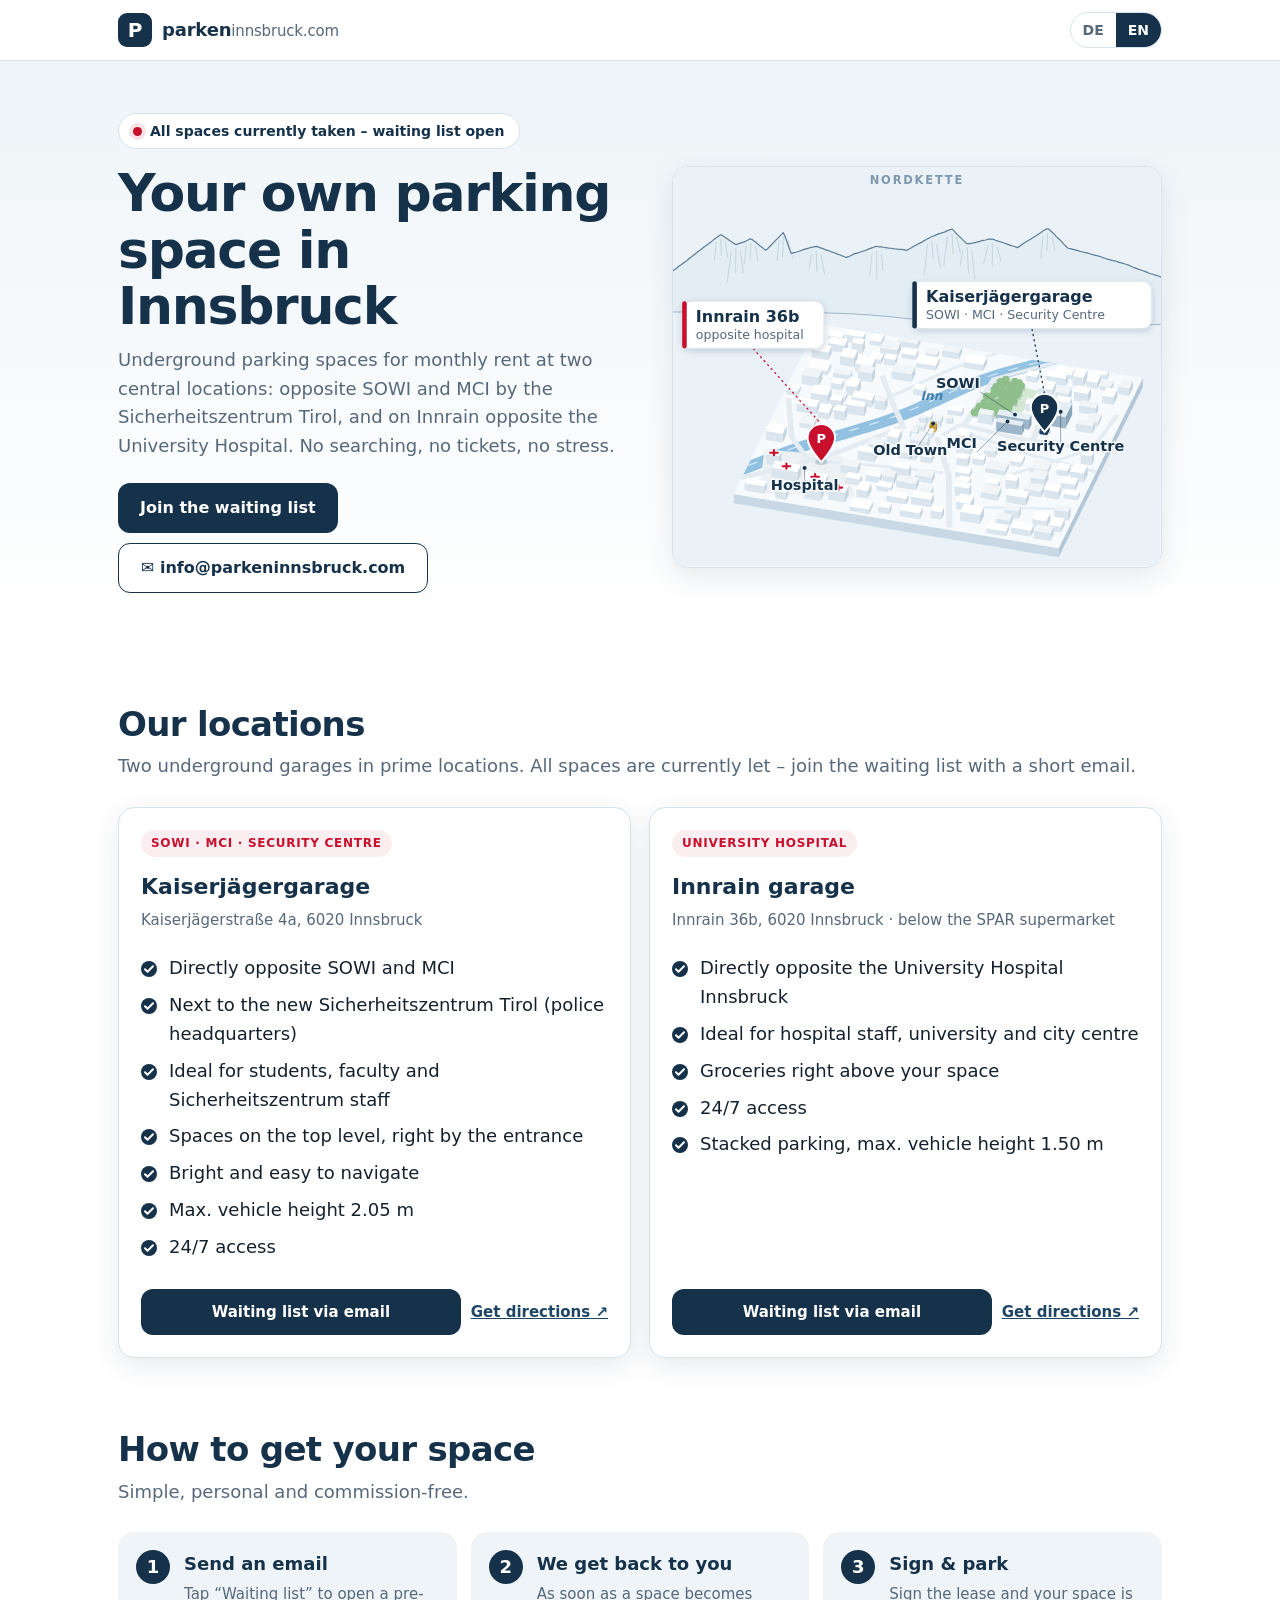
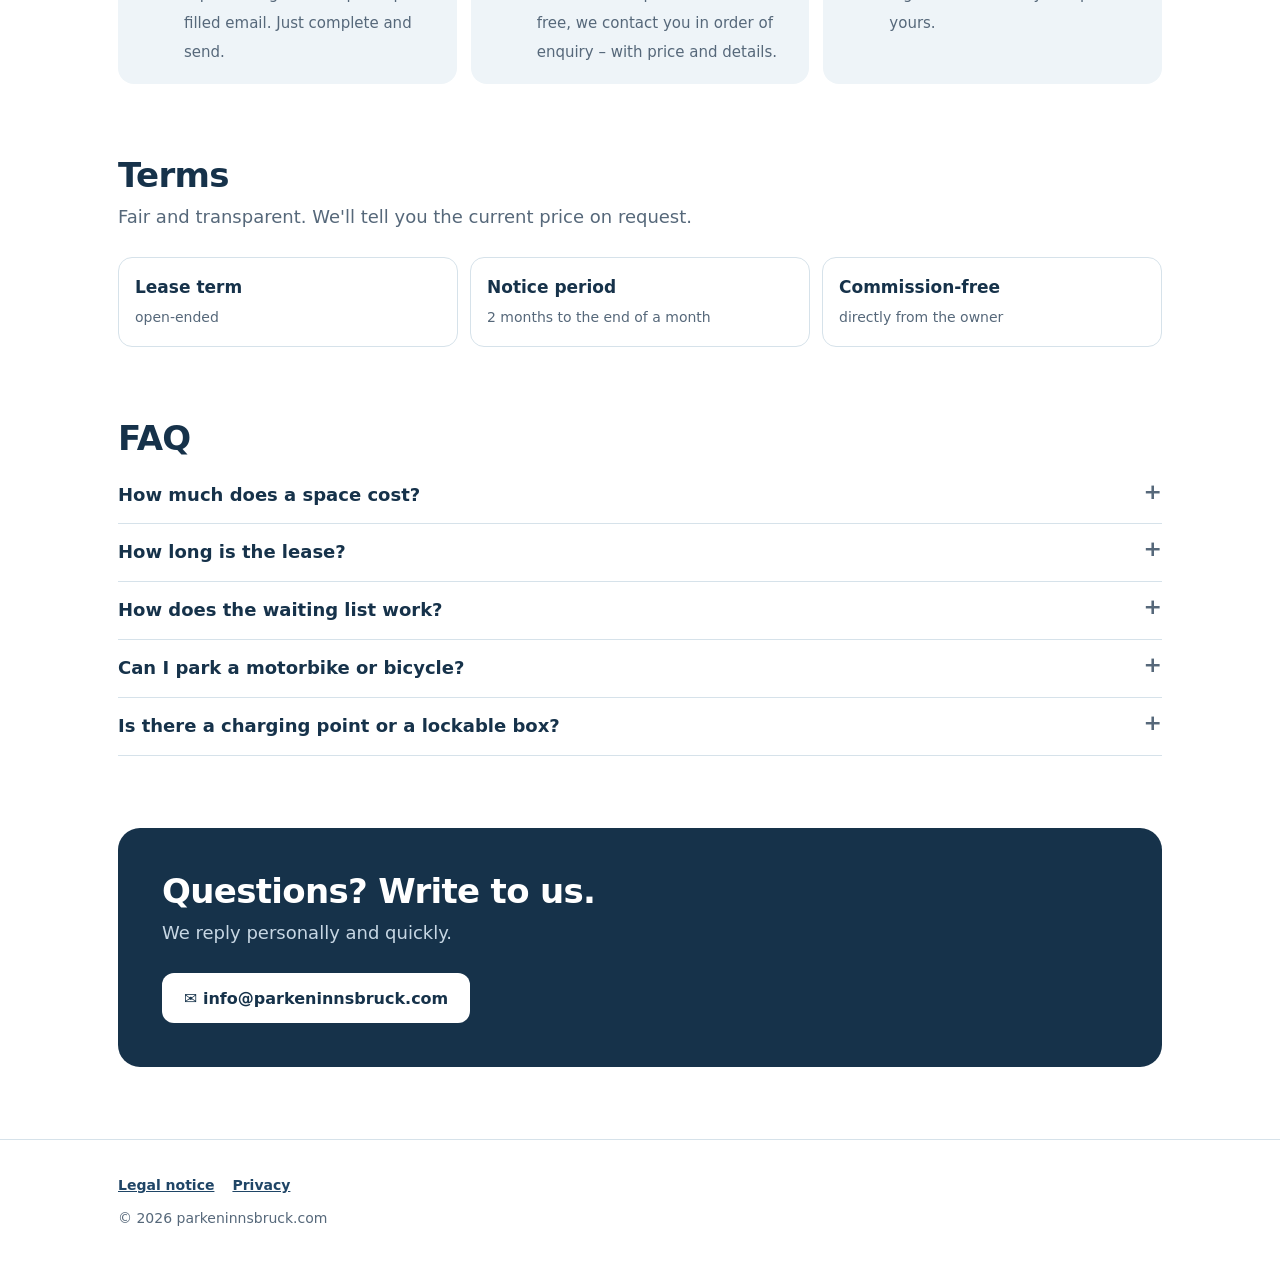
==== commit efdb128f: "Map: place MCI next to SOWI, garage next to Sicherheitszentrum SOWI and MCI now share the west side " ====
--- a/index.html
+++ b/index.html
@@ -16,7 +16,10 @@
 <meta property="og:description" content="Fixer Tiefgaragenplatz zur Monatsmiete in Innsbruck. Kaiserjägergarage und Innrain. Warteliste offen.">
 <meta name="geo.region" content="AT-7">
 <meta name="geo.placename" content="Innsbruck">
-<link rel="icon" href="data:image/svg+xml,%3Csvg xmlns='http://www.w3.org/2000/svg' viewBox='0 0 64 64'%3E%3Crect width='64' height='64' rx='14' fill='%2316324a'/%3E%3Ctext x='32' y='46' font-family='Arial' font-weight='700' font-size='40' text-anchor='middle' fill='%23fff'%3EP%3C/text%3E%3C/svg%3E">
+<link rel="icon" href="/favicon.ico" sizes="48x48">
+<link rel="icon" href="/favicon.svg" type="image/svg+xml">
+<link rel="apple-touch-icon" href="/apple-touch-icon.png">
+<link rel="manifest" href="/site.webmanifest">
 
 <script type="application/ld+json">
 {
@@ -210,7 +213,7 @@
 <title id="mapcap">Isometrische Karte der Innsbrucker Innenstadt mit Nordkette und Inn: Kaiserjägergarage neben SOWI, MCI und Sicherheitszentrum Tirol; Innrain 36b gegenüber der Klinik; dazwischen die Altstadt mit dem Goldenen Dachl</title>
 <defs><filter id="sh" x="-20%" y="-30%" width="140%" height="170%"><feDropShadow dx="0" dy="3" stdDeviation="4" flood-color="#16324a" flood-opacity=".18"/></filter></defs>
 <rect width="640" height="524" fill="var(--sky)"/>
-<path d="M-10.0 144.5 L-7.4 142.1 L-4.8 140.0 L-2.3 138.0 L0.3 135.8 L2.9 134.2 L5.5 132.2 L8.0 130.0 L10.6 128.2 L13.2 126.2 L15.8 124.5 L18.4 122.6 L20.9 120.3 L23.5 118.3 L26.1 116.3 L28.7 114.4 L31.2 112.3 L33.8 110.3 L36.4 108.5 L39.0 106.4 L41.6 104.4 L44.1 102.7 L46.7 100.7 L49.3 98.7 L51.9 96.6 L54.5 94.5 L57.0 92.5 L59.6 90.8 L62.2 88.9 L64.8 89.8 L67.3 91.5 L69.9 93.4 L72.5 95.1 L75.1 97.1 L77.7 98.8 L80.2 100.5 L82.8 101.8 L85.4 100.8 L88.0 99.9 L90.5 99.2 L93.1 98.2 L95.7 97.1 L98.3 95.8 L100.9 94.4 L103.4 94.8 L106.0 96.7 L108.6 98.8 L111.2 101.0 L113.8 103.2 L116.3 105.1 L118.9 107.1 L121.5 109.1 L124.1 107.2 L126.6 104.7 L129.2 102.0 L131.8 99.3 L134.4 96.5 L137.0 93.9 L139.5 91.4 L142.1 88.8 L144.7 86.0 L147.3 91.8 L149.8 98.8 L152.4 106.2 L155.0 113.3 L157.6 112.6 L160.2 112.1 L162.7 111.5 L165.3 110.6 L167.9 109.5 L170.5 108.8 L173.0 107.8 L175.6 107.0 L178.2 106.5 L180.8 105.5 L183.4 105.1 L185.9 104.5 L188.5 104.1 L191.1 105.1 L193.7 106.1 L196.2 106.8 L198.8 108.1 L201.4 109.1 L204.0 109.8 L206.6 110.9 L209.1 111.7 L211.7 112.5 L214.3 113.6 L216.9 114.6 L219.5 115.5 L222.0 116.6 L224.6 117.5 L227.2 118.7 L229.8 118.0 L232.3 116.8 L234.9 115.5 L237.5 114.0 L240.1 113.4 L242.7 112.7 L245.2 111.8 L247.8 110.9 L250.4 110.1 L253.0 109.2 L255.5 108.1 L258.1 107.1 L260.7 106.1 L263.3 105.3 L265.9 104.2 L268.4 104.3 L271.0 104.7 L273.6 104.8 L276.2 105.3 L278.8 105.7 L281.3 106.2 L283.9 106.5 L286.5 106.6 L289.1 107.1 L291.6 107.6 L294.2 107.8 L296.8 108.1 L299.4 108.0 L302.0 108.5 L304.5 109.0 L307.1 109.2 L309.7 107.6 L312.3 106.2 L314.8 104.5 L317.4 103.4 L320.0 102.0 L322.6 100.5 L325.2 99.3 L327.7 97.9 L330.3 96.5 L332.9 94.8 L335.5 93.4 L338.0 92.1 L340.6 90.9 L343.2 90.1 L345.8 88.8 L348.4 87.8 L350.9 87.2 L353.5 86.2 L356.1 85.5 L358.7 84.1 L361.2 83.2 L363.8 82.0 L366.4 81.5 L369.0 84.2 L371.6 87.0 L374.1 89.7 L376.7 92.0 L379.3 94.6 L381.9 97.2 L384.5 99.8 L387.0 101.0 L389.6 100.5 L392.2 100.0 L394.8 99.6 L397.3 98.9 L399.9 98.2 L402.5 97.5 L405.1 96.7 L407.7 96.2 L410.2 95.8 L412.8 95.1 L415.4 94.7 L418.0 94.6 L420.5 95.0 L423.1 96.1 L425.7 96.9 L428.3 97.8 L430.9 98.4 L433.4 99.4 L436.0 100.1 L438.6 101.3 L441.2 102.1 L443.8 103.1 L446.3 103.7 L448.9 104.6 L451.5 105.8 L454.1 104.5 L456.6 102.7 L459.2 100.8 L461.8 99.0 L464.4 97.5 L467.0 96.0 L469.5 94.5 L472.1 92.9 L474.7 91.3 L477.3 89.5 L479.8 87.9 L482.4 86.3 L485.0 84.4 L487.6 82.8 L490.2 81.2 L492.7 81.2 L495.3 83.6 L497.9 85.9 L500.5 88.4 L503.0 91.3 L505.6 93.8 L508.2 96.2 L510.8 98.9 L513.4 101.8 L515.9 104.3 L518.5 106.6 L521.1 107.2 L523.7 107.8 L526.2 108.4 L528.8 109.0 L531.4 109.7 L534.0 110.6 L536.6 111.2 L539.1 112.0 L541.7 112.4 L544.3 113.0 L546.9 113.8 L549.5 114.7 L552.0 115.3 L554.6 115.9 L557.2 116.5 L559.8 117.3 L562.3 118.1 L564.9 119.2 L567.5 120.1 L570.1 120.8 L572.7 121.5 L575.2 122.1 L577.8 122.8 L580.4 123.3 L583.0 124.1 L585.5 125.1 L588.1 125.8 L590.7 126.5 L593.3 127.3 L595.9 128.2 L598.4 129.0 L601.0 130.3 L603.6 131.5 L606.2 132.4 L608.8 133.4 L611.3 134.4 L613.9 135.2 L616.5 136.1 L619.1 136.9 L621.6 137.9 L624.2 139.1 L626.8 140.1 L629.4 140.7 L632.0 141.5 L634.5 142.2 L637.1 143.0 L639.7 144.1 L642.3 144.8 L644.8 145.9 L647.4 147.2 L650.0 148.2 L650 260 L-10 260Z" fill="var(--m-fill)"/><path d="M-10.0 144.5 L-7.4 142.1 L-4.8 140.0 L-2.3 138.0 L0.3 135.8 L2.9 134.2 L5.5 132.2 L8.0 130.0 L10.6 128.2 L13.2 126.2 L15.8 124.5 L18.4 122.6 L20.9 120.3 L23.5 118.3 L26.1 116.3 L28.7 114.4 L31.2 112.3 L33.8 110.3 L36.4 108.5 L39.0 106.4 L41.6 104.4 L44.1 102.7 L46.7 100.7 L49.3 98.7 L51.9 96.6 L54.5 94.5 L57.0 92.5 L59.6 90.8 L62.2 88.9 L64.8 89.8 L67.3 91.5 L69.9 93.4 L72.5 95.1 L75.1 97.1 L77.7 98.8 L80.2 100.5 L82.8 101.8 L85.4 100.8 L88.0 99.9 L90.5 99.2 L93.1 98.2 L95.7 97.1 L98.3 95.8 L100.9 94.4 L103.4 94.8 L106.0 96.7 L108.6 98.8 L111.2 101.0 L113.8 103.2 L116.3 105.1 L118.9 107.1 L121.5 109.1 L124.1 107.2 L126.6 104.7 L129.2 102.0 L131.8 99.3 L134.4 96.5 L137.0 93.9 L139.5 91.4 L142.1 88.8 L144.7 86.0 L147.3 91.8 L149.8 98.8 L152.4 106.2 L155.0 113.3 L157.6 112.6 L160.2 112.1 L162.7 111.5 L165.3 110.6 L167.9 109.5 L170.5 108.8 L173.0 107.8 L175.6 107.0 L178.2 106.5 L180.8 105.5 L183.4 105.1 L185.9 104.5 L188.5 104.1 L191.1 105.1 L193.7 106.1 L196.2 106.8 L198.8 108.1 L201.4 109.1 L204.0 109.8 L206.6 110.9 L209.1 111.7 L211.7 112.5 L214.3 113.6 L216.9 114.6 L219.5 115.5 L222.0 116.6 L224.6 117.5 L227.2 118.7 L229.8 118.0 L232.3 116.8 L234.9 115.5 L237.5 114.0 L240.1 113.4 L242.7 112.7 L245.2 111.8 L247.8 110.9 L250.4 110.1 L253.0 109.2 L255.5 108.1 L258.1 107.1 L260.7 106.1 L263.3 105.3 L265.9 104.2 L268.4 104.3 L271.0 104.7 L273.6 104.8 L276.2 105.3 L278.8 105.7 L281.3 106.2 L283.9 106.5 L286.5 106.6 L289.1 107.1 L291.6 107.6 L294.2 107.8 L296.8 108.1 L299.4 108.0 L302.0 108.5 L304.5 109.0 L307.1 109.2 L309.7 107.6 L312.3 106.2 L314.8 104.5 L317.4 103.4 L320.0 102.0 L322.6 100.5 L325.2 99.3 L327.7 97.9 L330.3 96.5 L332.9 94.8 L335.5 93.4 L338.0 92.1 L340.6 90.9 L343.2 90.1 L345.8 88.8 L348.4 87.8 L350.9 87.2 L353.5 86.2 L356.1 85.5 L358.7 84.1 L361.2 83.2 L363.8 82.0 L366.4 81.5 L369.0 84.2 L371.6 87.0 L374.1 89.7 L376.7 92.0 L379.3 94.6 L381.9 97.2 L384.5 99.8 L387.0 101.0 L389.6 100.5 L392.2 100.0 L394.8 99.6 L397.3 98.9 L399.9 98.2 L402.5 97.5 L405.1 96.7 L407.7 96.2 L410.2 95.8 L412.8 95.1 L415.4 94.7 L418.0 94.6 L420.5 95.0 L423.1 96.1 L425.7 96.9 L428.3 97.8 L430.9 98.4 L433.4 99.4 L436.0 100.1 L438.6 101.3 L441.2 102.1 L443.8 103.1 L446.3 103.7 L448.9 104.6 L451.5 105.8 L454.1 104.5 L456.6 102.7 L459.2 100.8 L461.8 99.0 L464.4 97.5 L467.0 96.0 L469.5 94.5 L472.1 92.9 L474.7 91.3 L477.3 89.5 L479.8 87.9 L482.4 86.3 L485.0 84.4 L487.6 82.8 L490.2 81.2 L492.7 81.2 L495.3 83.6 L497.9 85.9 L500.5 88.4 L503.0 91.3 L505.6 93.8 L508.2 96.2 L510.8 98.9 L513.4 101.8 L515.9 104.3 L518.5 106.6 L521.1 107.2 L523.7 107.8 L526.2 108.4 L528.8 109.0 L531.4 109.7 L534.0 110.6 L536.6 111.2 L539.1 112.0 L541.7 112.4 L544.3 113.0 L546.9 113.8 L549.5 114.7 L552.0 115.3 L554.6 115.9 L557.2 116.5 L559.8 117.3 L562.3 118.1 L564.9 119.2 L567.5 120.1 L570.1 120.8 L572.7 121.5 L575.2 122.1 L577.8 122.8 L580.4 123.3 L583.0 124.1 L585.5 125.1 L588.1 125.8 L590.7 126.5 L593.3 127.3 L595.9 128.2 L598.4 129.0 L601.0 130.3 L603.6 131.5 L606.2 132.4 L608.8 133.4 L611.3 134.4 L613.9 135.2 L616.5 136.1 L619.1 136.9 L621.6 137.9 L624.2 139.1 L626.8 140.1 L629.4 140.7 L632.0 141.5 L634.5 142.2 L637.1 143.0 L639.7 144.1 L642.3 144.8 L644.8 145.9 L647.4 147.2 L650.0 148.2" fill="none" stroke="var(--m-line)" stroke-width="1.6" stroke-linejoin="round"/><path d="M56.6 98.9 l-2.2 23.0" stroke="var(--m-line2)" stroke-width=".8" stroke-linecap="round" opacity=".7"/><path d="M62.6 94.9 l0.8 20.8" stroke="var(--m-line2)" stroke-width=".8" stroke-linecap="round" opacity=".7"/><path d="M68.6 98.9 l3.0 19.9" stroke="var(--m-line2)" stroke-width=".8" stroke-linecap="round" opacity=".7"/><path d="M76.4 110.5 l-5.2 40.0" stroke="var(--m-line2)" stroke-width=".8" stroke-linecap="round" opacity=".7"/><path d="M82.4 106.5 l-0.2 32.1" stroke="var(--m-line2)" stroke-width=".8" stroke-linecap="round" opacity=".7"/><path d="M88.4 110.5 l4.0 28.0" stroke="var(--m-line2)" stroke-width=".8" stroke-linecap="round" opacity=".7"/><path d="M96.2 104.4 l-2.7 22.2" stroke="var(--m-line2)" stroke-width=".8" stroke-linecap="round" opacity=".7"/><path d="M102.2 100.4 l-1.1 20.0" stroke="var(--m-line2)" stroke-width=".8" stroke-linecap="round" opacity=".7"/><path d="M108.2 104.4 l3.1 18.4" stroke="var(--m-line2)" stroke-width=".8" stroke-linecap="round" opacity=".7"/><path d="M139.1 96.0 l-2.4 27.0" stroke="var(--m-line2)" stroke-width=".8" stroke-linecap="round" opacity=".7"/><path d="M145.1 92.0 l-1.5 26.3" stroke="var(--m-line2)" stroke-width=".8" stroke-linecap="round" opacity=".7"/><path d="M151.1 96.0 l6.0 23.7" stroke="var(--m-line2)" stroke-width=".8" stroke-linecap="round" opacity=".7"/><path d="M182.0 114.5 l-3.5 19.4" stroke="var(--m-line2)" stroke-width=".8" stroke-linecap="round" opacity=".7"/><path d="M188.0 110.5 l0.6 26.3" stroke="var(--m-line2)" stroke-width=".8" stroke-linecap="round" opacity=".7"/><path d="M194.0 114.5 l4.8 25.4" stroke="var(--m-line2)" stroke-width=".8" stroke-linecap="round" opacity=".7"/><path d="M261.2 114.2 l-3.4 28.9" stroke="var(--m-line2)" stroke-width=".8" stroke-linecap="round" opacity=".7"/><path d="M267.2 110.2 l0.3 37.8" stroke="var(--m-line2)" stroke-width=".8" stroke-linecap="round" opacity=".7"/><path d="M273.2 114.2 l2.3 21.1" stroke="var(--m-line2)" stroke-width=".8" stroke-linecap="round" opacity=".7"/><path d="M333.8 102.1 l-4.0 38.8" stroke="var(--m-line2)" stroke-width=".8" stroke-linecap="round" opacity=".7"/><path d="M339.8 98.1 l1.8 22.3" stroke="var(--m-line2)" stroke-width=".8" stroke-linecap="round" opacity=".7"/><path d="M345.8 102.1 l4.9 30.7" stroke="var(--m-line2)" stroke-width=".8" stroke-linecap="round" opacity=".7"/><path d="M360.2 92.0 l-4.9 37.4" stroke="var(--m-line2)" stroke-width=".8" stroke-linecap="round" opacity=".7"/><path d="M366.2 88.0 l1.5 25.8" stroke="var(--m-line2)" stroke-width=".8" stroke-linecap="round" opacity=".7"/><path d="M372.2 92.0 l5.1 21.0" stroke="var(--m-line2)" stroke-width=".8" stroke-linecap="round" opacity=".7"/><path d="M380.0 109.8 l-3.2 20.1" stroke="var(--m-line2)" stroke-width=".8" stroke-linecap="round" opacity=".7"/><path d="M386.0 105.8 l1.8 33.4" stroke="var(--m-line2)" stroke-width=".8" stroke-linecap="round" opacity=".7"/><path d="M392.0 109.8 l4.0 36.6" stroke="var(--m-line2)" stroke-width=".8" stroke-linecap="round" opacity=".7"/><path d="M413.0 104.6 l-5.4 22.3" stroke="var(--m-line2)" stroke-width=".8" stroke-linecap="round" opacity=".7"/><path d="M419.0 100.6 l0.0 29.6" stroke="var(--m-line2)" stroke-width=".8" stroke-linecap="round" opacity=".7"/><path d="M425.0 104.6 l5.6 19.6" stroke="var(--m-line2)" stroke-width=".8" stroke-linecap="round" opacity=".7"/><path d="M485.6 91.2 l-3.2 29.2" stroke="var(--m-line2)" stroke-width=".8" stroke-linecap="round" opacity=".7"/><path d="M491.6 87.2 l-1.0 22.8" stroke="var(--m-line2)" stroke-width=".8" stroke-linecap="round" opacity=".7"/><path d="M497.6 91.2 l3.4 18.3" stroke="var(--m-line2)" stroke-width=".8" stroke-linecap="round" opacity=".7"/><path d="M-10.0 190.6 L0.3 190.3 L10.6 190.2 L20.9 189.9 L31.2 189.4 L41.6 189.1 L51.9 189.2 L62.2 189.0 L72.5 189.1 L82.8 189.2 L93.1 189.0 L103.4 189.4 L113.8 189.7 L124.1 189.6 L134.4 189.5 L144.7 189.7 L155.0 189.5 L165.3 189.8 L175.6 190.1 L185.9 190.4 L196.2 191.1 L206.6 191.7 L216.9 192.0 L227.2 192.4 L237.5 192.8 L247.8 193.6 L258.1 194.1 L268.4 195.0 L278.8 195.9 L289.1 196.8 L299.4 198.1 L309.7 199.1 L320.0 199.8 L330.3 200.8 L340.6 201.4 L350.9 202.2 L361.2 202.8 L371.6 203.4 L381.9 204.0 L392.2 205.0 L402.5 205.6 L412.8 205.9 L423.1 206.0 L433.4 206.3 L443.8 206.7 L454.1 207.0 L464.4 207.6 L474.7 208.0 L485.0 208.3 L495.3 208.6 L505.6 208.9 L515.9 208.8 L526.2 208.8 L536.6 208.8 L546.9 208.5 L557.2 208.1 L567.5 207.8 L577.8 208.0 L588.1 207.9 L598.4 207.6 L608.8 207.4 L619.1 207.0 L629.4 206.8 L639.7 206.5 L650.0 205.8 L650 260 L-10 260Z" fill="var(--sky)"/><path d="M-10.0 190.6 L0.3 190.3 L10.6 190.2 L20.9 189.9 L31.2 189.4 L41.6 189.1 L51.9 189.2 L62.2 189.0 L72.5 189.1 L82.8 189.2 L93.1 189.0 L103.4 189.4 L113.8 189.7 L124.1 189.6 L134.4 189.5 L144.7 189.7 L155.0 189.5 L165.3 189.8 L175.6 190.1 L185.9 190.4 L196.2 191.1 L206.6 191.7 L216.9 192.0 L227.2 192.4 L237.5 192.8 L247.8 193.6 L258.1 194.1 L268.4 195.0 L278.8 195.9 L289.1 196.8 L299.4 198.1 L309.7 199.1 L320.0 199.8 L330.3 200.8 L340.6 201.4 L350.9 202.2 L361.2 202.8 L371.6 203.4 L381.9 204.0 L392.2 205.0 L402.5 205.6 L412.8 205.9 L423.1 206.0 L433.4 206.3 L443.8 206.7 L454.1 207.0 L464.4 207.6 L474.7 208.0 L485.0 208.3 L495.3 208.6 L505.6 208.9 L515.9 208.8 L526.2 208.8 L536.6 208.8 L546.9 208.5 L557.2 208.1 L567.5 207.8 L577.8 208.0 L588.1 207.9 L598.4 207.6 L608.8 207.4 L619.1 207.0 L629.4 206.8 L639.7 206.5 L650.0 205.8" fill="none" stroke="var(--m-line2)" stroke-width="1.3" stroke-linejoin="round"/><text x="320.0" y="22" text-anchor="middle" font-size="15" font-weight="700" letter-spacing=".16em" fill="var(--m-lbl)">NORDKETTE</text><polygon points="79.7,429.2 506.0,500.1 506.0,512.1 79.7,441.2" fill="var(--plate-s)"/><polygon points="616.4,276.9 506.0,500.1 506.0,512.1 616.4,288.9" fill="var(--plate-e)"/><polygon points="190.0,206.0 616.4,276.9 506.0,500.1 79.7,429.2" fill="var(--plate)"/><clipPath id="plate"><polygon points="190.0,206.0 616.4,276.9 506.0,500.1 79.7,429.2"/></clipPath><g clip-path="url(#plate)"><polygon points="-10.3,426.4 -8.9,425.9 -6.2,424.9 -2.0,423.3 3.5,421.3 10.4,418.8 18.7,415.8 28.4,412.3 39.5,408.2 50.3,404.2 61.0,400.3 71.5,396.3 81.9,392.3 92.1,388.4 102.1,384.4 112.0,380.5 121.8,376.5 131.6,372.6 141.3,369.0 150.9,365.5 160.5,362.1 169.9,359.0 179.2,356.0 188.5,353.2 197.5,350.6 206.3,348.0 214.9,345.5 223.3,343.0 231.6,340.6 239.7,338.1 247.7,335.7 255.5,333.4 263.1,331.1 270.5,328.7 278.0,326.1 285.4,323.4 292.9,320.6 300.4,317.6 307.9,314.5 315.5,311.2 323.1,307.8 330.7,304.4 338.3,300.9 345.8,297.6 353.2,294.2 360.5,291.0 367.7,287.7 374.9,284.5 382.2,281.2 389.9,278.0 397.8,274.9 406.1,271.9 414.7,269.0 423.5,266.1 432.6,263.4 442.1,260.8 451.6,258.3 460.8,255.8 470.0,253.3 479.1,250.8 488.1,248.2 496.9,245.6 505.7,243.0 514.5,240.3 523.0,237.6 531.7,234.7 540.7,231.6 549.9,228.1 559.4,224.5 569.2,220.6 579.2,216.4 589.4,212.0 600.0,207.3 609.3,203.1 617.3,199.6 623.9,196.6 629.2,194.3 633.2,192.5 635.9,191.3 637.2,190.7 651.2,201.3 649.9,201.9 647.2,203.1 643.2,204.8 637.9,207.2 631.3,210.2 623.3,213.7 614.0,217.8 603.3,222.6 592.7,227.2 582.4,231.4 572.3,235.5 562.5,239.3 552.8,242.9 543.4,246.2 534.2,249.3 525.3,252.1 516.4,254.8 507.4,257.5 498.3,260.2 489.2,262.8 479.9,265.4 470.5,267.9 461.1,270.5 451.7,272.9 442.9,275.4 434.3,277.9 426.0,280.6 418.1,283.3 410.4,286.1 403.0,289.0 395.9,291.9 389.0,295.0 381.8,298.2 374.6,301.5 367.3,304.8 359.9,308.1 352.4,311.5 344.8,314.9 337.2,318.3 329.4,321.8 321.5,325.3 313.6,328.5 305.7,331.7 297.8,334.7 289.9,337.5 282.0,340.2 274.0,342.8 266.2,345.2 258.3,347.6 250.3,350.0 242.1,352.4 233.8,354.9 225.3,357.4 216.6,359.9 207.8,362.5 199.0,365.1 190.1,367.7 181.2,370.6 172.2,373.6 163.0,376.8 153.7,380.2 144.3,383.8 134.8,387.5 125.1,391.4 115.1,395.4 105.0,399.4 94.6,403.4 84.2,407.4 73.5,411.5 62.7,415.5 51.8,419.5 40.7,423.6 31.0,427.1 22.7,430.1 15.7,432.6 10.2,434.6 6.1,436.2 3.3,437.2 1.9,437.7" fill="var(--river)"/><polyline points="-5.8,430.5 -4.4,430.0 -1.7,429.0 2.5,427.5 8.0,425.5 15.0,423.0 23.3,420.0 33.0,416.4 44.0,412.4 54.9,408.4 65.6,404.4 76.2,400.4 86.6,396.4 96.8,392.4 106.9,388.5 116.8,384.5 126.6,380.6 136.3,376.8 145.9,373.1 155.4,369.7 164.8,366.4 174.1,363.3 183.3,360.3 192.4,357.6 201.3,355.0 210.1,352.4 218.7,349.9 227.2,347.4 235.5,344.9 243.6,342.5 251.6,340.1 259.5,337.7 267.1,335.4 274.7,332.9 282.4,330.3 290.0,327.6 297.7,324.7 305.3,321.6 313.0,318.5 320.6,315.2 328.3,311.7 335.9,308.2 343.5,304.8 351.0,301.5 358.4,298.1 365.7,294.9 372.9,291.6 380.1,288.4 387.3,285.2 394.7,282.1 402.5,279.0 410.5,276.1 418.9,273.2 427.5,270.5 436.4,267.8 445.6,265.3 455.1,262.8 464.4,260.3 473.7,257.8 482.8,255.2 491.9,252.6 500.8,250.0 509.7,247.4 518.5,244.7 527.1,241.9 536.0,239.0 545.2,235.7 554.6,232.3 564.2,228.5 574.1,224.6 584.2,220.4 594.5,215.9 605.2,211.2 614.5,207.0 622.4,203.5 629.1,200.5 634.4,198.2 638.4,196.4 641.1,195.2 642.4,194.6" fill="none" stroke="var(--river-hi)" stroke-width="1.6" stroke-dasharray="12 16" stroke-linecap="round"/><polygon points="393.9,327.1 449.2,333.1 479.7,293.5 430.2,282.5" fill="var(--park)"/><polygon points="120.4,370.6 222.2,379.1 239.2,432.2 111.8,427.8" fill="var(--klinik-area)"/><polygon points="307.7,341.5 260.9,360.6 205.0,381.7 147.7,397.6 74.6,414.0 71.0,408.6 143.7,392.2 200.1,376.7 255.3,355.8 301.9,336.8" fill="var(--road)"/><polygon points="377.2,335.1 455.1,344.7 582.9,364.2 580.6,369.3 452.9,349.7 375.3,340.2" fill="var(--road)"/><polygon points="376.4,340.8 418.3,276.6 497.0,255.1 605.5,234.5 608.0,238.9 499.9,259.5 424.5,279.5 383.9,342.4" fill="var(--road)"/><polygon points="471.0,351.7 491.4,306.5 497.7,307.4 477.2,352.7" fill="var(--road)"/><polygon points="350.3,354.0 366.2,405.6 366.4,472.9 358.4,472.9 358.2,405.9 342.4,354.9" fill="var(--road)"/><polygon points="354.1,403.0 245.9,391.7 198.4,388.8 199.1,385.1 246.9,388.0 355.3,399.3" fill="var(--road)"/><polygon points="386.2,347.3 461.5,373.2 565.6,400.6 562.7,404.3 458.3,376.8 382.6,350.8" fill="var(--road)"/><polygon points="351.1,351.1 374.0,336.5 378.5,338.8 355.5,353.4" fill="var(--road)"/><polygon points="297.6,339.1 284.4,310.0 270.7,274.2 278.0,273.2 291.7,309.0 304.8,338.0" fill="var(--road)"/><polygon points="173.5,384.2 152.1,355.0 147.8,303.7 155.3,303.5 159.5,354.2 180.4,382.5" fill="var(--road)"/><polygon points="284.6,299.5 365.8,262.6 448.6,234.3 451.7,237.3 369.2,265.5 288.3,302.2" fill="var(--road)"/><polygon points="444.7,401.4 548.6,368.7 580.0,324.3 585.6,325.7 552.8,371.2 447.5,404.4" fill="var(--road)"/><polygon points="405.1,444.7 521.6,447.3 521.4,450.7 404.8,448.1" fill="var(--road)"/><polygon points="203.7,226.9 222.0,230.0 222.0,224.0 203.7,220.9" fill="var(--b-s)"/><polygon points="222.0,230.0 225.3,223.3 225.3,217.3 222.0,224.0" fill="var(--b-e)"/><polygon points="203.7,220.9 222.0,224.0 225.3,217.3 207.1,214.3" fill="var(--b-top)"/><polygon points="227.0,229.8 249.1,233.5 249.1,223.5 227.0,219.8" fill="var(--b-s)"/><polygon points="249.1,233.5 252.4,226.8 252.4,216.8 249.1,223.5" fill="var(--b-e)"/><polygon points="227.0,219.8 249.1,223.5 252.4,216.8 230.3,213.1" fill="var(--b-top)"/><polygon points="258.4,233.0 272.8,235.4 272.8,229.4 258.4,227.0" fill="var(--b-s)"/><polygon points="272.8,235.4 278.1,224.8 278.1,218.8 272.8,229.4" fill="var(--b-e)"/><polygon points="258.4,227.0 272.8,229.4 278.1,218.8 263.6,216.4" fill="var(--b-top)"/><polygon points="294.4,235.6 320.3,239.9 320.3,231.9 294.4,227.6" fill="var(--b-s)"/><polygon points="320.3,239.9 324.5,231.6 324.5,223.6 320.3,231.9" fill="var(--b-e)"/><polygon points="294.4,227.6 320.3,231.9 324.5,223.6 298.5,219.3" fill="var(--b-top2)"/><polygon points="203.2,240.7 225.3,244.4 225.3,234.4 203.2,230.7" fill="var(--b-s)"/><polygon points="225.3,244.4 229.4,236.1 229.4,226.1 225.3,234.4" fill="var(--b-e)"/><polygon points="203.2,230.7 225.3,234.4 229.4,226.1 207.3,222.4" fill="var(--b-top)"/><polygon points="234.2,242.3 248.6,244.7 248.6,232.7 234.2,230.3" fill="var(--b-s)"/><polygon points="248.6,244.7 251.9,238.0 251.9,226.0 248.6,232.7" fill="var(--b-e)"/><polygon points="234.2,230.3 248.6,232.7 251.9,226.0 237.5,223.6" fill="var(--b-top)"/><polygon points="271.9,246.7 294.0,250.4 294.0,240.4 271.9,236.7" fill="var(--b-s)"/><polygon points="294.0,250.4 299.2,239.8 299.2,229.8 294.0,240.4" fill="var(--b-e)"/><polygon points="271.9,236.7 294.0,240.4 299.2,229.8 277.1,226.2" fill="var(--b-top2)"/><polygon points="331.8,249.6 346.2,252.0 346.2,246.0 331.8,243.6" fill="var(--b-s)"/><polygon points="346.2,252.0 349.5,245.3 349.5,239.3 346.2,246.0" fill="var(--b-e)"/><polygon points="331.8,243.6 346.2,246.0 349.5,239.3 335.1,236.9" fill="var(--b-top2)"/><polygon points="353.0,248.5 375.1,252.2 375.1,244.2 353.0,240.5" fill="var(--b-s)"/><polygon points="375.1,252.2 379.2,243.8 379.2,235.8 375.1,244.2" fill="var(--b-e)"/><polygon points="353.0,240.5 375.1,244.2 379.2,235.8 357.1,232.1" fill="var(--b-top2)"/><polygon points="299.9,250.4 318.2,253.5 318.2,247.5 299.9,244.4" fill="var(--b-s)"/><polygon points="318.2,253.5 322.3,245.1 322.3,239.1 318.2,247.5" fill="var(--b-e)"/><polygon points="299.9,244.4 318.2,247.5 322.3,239.1 304.0,236.1" fill="var(--b-top)"/><polygon points="181.9,249.8 204.0,253.5 204.0,243.5 181.9,239.8" fill="var(--b-s)"/><polygon points="204.0,253.5 208.1,245.1 208.1,235.1 204.0,243.5" fill="var(--b-e)"/><polygon points="181.9,239.8 204.0,243.5 208.1,235.1 186.0,231.5" fill="var(--b-top)"/><polygon points="258.3,256.5 272.7,258.9 272.7,252.9 258.3,250.5" fill="var(--b-s)"/><polygon points="272.7,258.9 276.9,250.6 276.9,244.6 272.7,252.9" fill="var(--b-e)"/><polygon points="258.3,250.5 272.7,252.9 276.9,244.6 262.4,242.2" fill="var(--b-top)"/><polygon points="276.8,259.0 291.2,261.4 291.2,253.4 276.8,251.0" fill="var(--b-s)"/><polygon points="291.2,261.4 294.5,254.7 294.5,246.7 291.2,253.4" fill="var(--b-e)"/><polygon points="276.8,251.0 291.2,253.4 294.5,246.7 280.1,244.3" fill="var(--b-top)"/><polygon points="219.1,259.7 237.4,262.7 237.4,250.7 219.1,247.7" fill="var(--b-s)"/><polygon points="237.4,262.7 242.6,252.1 242.6,240.1 237.4,250.7" fill="var(--b-e)"/><polygon points="219.1,247.7 237.4,250.7 242.6,240.1 224.4,237.1" fill="var(--b-top)"/><polygon points="318.8,262.7 344.8,267.0 344.8,261.0 318.8,256.7" fill="var(--b-s)"/><polygon points="344.8,267.0 350.0,256.4 350.0,250.4 344.8,261.0" fill="var(--b-e)"/><polygon points="318.8,256.7 344.8,261.0 350.0,250.4 324.0,246.1" fill="var(--b-top)"/><polygon points="381.1,263.4 407.0,267.7 407.0,259.7 381.1,255.4" fill="var(--b-s)"/><polygon points="407.0,267.7 412.3,257.1 412.3,249.1 407.0,259.7" fill="var(--b-e)"/><polygon points="381.1,255.4 407.0,259.7 412.3,249.1 386.3,244.8" fill="var(--b-top)"/><polygon points="238.7,267.9 260.8,271.6 260.8,261.6 238.7,257.9" fill="var(--b-s)"/><polygon points="260.8,271.6 266.0,261.0 266.0,251.0 260.8,261.6" fill="var(--b-e)"/><polygon points="238.7,257.9 260.8,261.6 266.0,251.0 243.9,247.3" fill="var(--b-top)"/><polygon points="176.4,269.3 202.4,273.6 202.4,267.6 176.4,263.3" fill="var(--b-s)"/><polygon points="202.4,273.6 207.6,263.0 207.6,257.0 202.4,267.6" fill="var(--b-e)"/><polygon points="176.4,263.3 202.4,267.6 207.6,257.0 181.7,252.7" fill="var(--b-top)"/><polygon points="210.0,275.6 232.1,279.3 232.1,273.3 210.0,269.6" fill="var(--b-s)"/><polygon points="232.1,279.3 235.4,272.6 235.4,266.6 232.1,273.3" fill="var(--b-e)"/><polygon points="210.0,269.6 232.1,273.3 235.4,266.6 213.3,262.9" fill="var(--b-top2)"/><polygon points="500.7,275.6 522.8,279.3 522.8,273.3 500.7,269.6" fill="var(--b-s)"/><polygon points="522.8,279.3 526.9,270.9 526.9,264.9 522.8,273.3" fill="var(--b-e)"/><polygon points="500.7,269.6 522.8,273.3 526.9,264.9 504.8,261.2" fill="var(--b-top)"/><polygon points="550.8,276.3 569.1,279.4 569.1,273.4 550.8,270.3" fill="var(--b-s)"/><polygon points="569.1,279.4 572.4,272.7 572.4,266.7 569.1,273.4" fill="var(--b-e)"/><polygon points="550.8,270.3 569.1,273.4 572.4,266.7 554.1,263.6" fill="var(--b-top)"/><polygon points="286.9,277.7 312.9,282.0 312.9,272.0 286.9,267.7" fill="var(--b-s)"/><polygon points="312.9,282.0 318.1,271.4 318.1,261.4 312.9,272.0" fill="var(--b-e)"/><polygon points="286.9,267.7 312.9,272.0 318.1,261.4 292.1,257.1" fill="var(--b-top2)"/><polygon points="242.8,279.8 261.1,282.8 261.1,270.8 242.8,267.8" fill="var(--b-s)"/><polygon points="261.1,282.8 265.2,274.5 265.2,262.5 261.1,270.8" fill="var(--b-e)"/><polygon points="242.8,267.8 261.1,270.8 265.2,262.5 247.0,259.4" fill="var(--b-top2)"/><polygon points="463.0,281.1 477.5,283.5 477.5,275.5 463.0,273.1" fill="var(--b-s)"/><polygon points="477.5,283.5 480.8,276.8 480.8,268.8 477.5,275.5" fill="var(--b-e)"/><polygon points="463.0,273.1 477.5,275.5 480.8,268.8 466.4,266.4" fill="var(--b-top)"/><ellipse cx="437.8" cy="284.0" rx="4.5" ry="2" fill="var(--shadow)"/><circle cx="436.8" cy="279.0" r="5" fill="var(--tree)"/><ellipse cx="449.4" cy="286.7" rx="4.5" ry="2" fill="var(--shadow)"/><circle cx="448.4" cy="281.7" r="5" fill="var(--tree)"/><ellipse cx="430.7" cy="286.8" rx="4.5" ry="2" fill="var(--shadow)"/><circle cx="429.7" cy="281.8" r="5" fill="var(--tree)"/><polygon points="489.0,283.5 515.0,287.8 515.0,277.8 489.0,273.5" fill="var(--b-s)"/><polygon points="515.0,287.8 518.3,281.1 518.3,271.1 515.0,277.8" fill="var(--b-e)"/><polygon points="489.0,273.5 515.0,277.8 518.3,271.1 492.3,266.8" fill="var(--b-top)"/><ellipse cx="438.4" cy="288.0" rx="4.5" ry="2" fill="var(--shadow)"/><circle cx="437.4" cy="283.0" r="5" fill="var(--tree)"/><polygon points="168.7,284.7 190.8,288.3 190.8,276.3 168.7,272.7" fill="var(--b-s)"/><polygon points="190.8,288.3 196.0,277.8 196.0,265.8 190.8,276.3" fill="var(--b-e)"/><polygon points="168.7,272.7 190.8,276.3 196.0,265.8 173.9,262.1" fill="var(--b-top2)"/><ellipse cx="455.3" cy="288.5" rx="4.5" ry="2" fill="var(--shadow)"/><circle cx="454.3" cy="283.5" r="5" fill="var(--tree)"/><polygon points="524.0,286.2 538.4,288.6 538.4,276.6 524.0,274.2" fill="var(--b-s)"/><polygon points="538.4,288.6 543.7,278.0 543.7,266.0 538.4,276.6" fill="var(--b-e)"/><polygon points="524.0,274.2 538.4,276.6 543.7,266.0 529.3,263.6" fill="var(--b-top)"/><polygon points="542.0,288.8 556.4,291.2 556.4,283.2 542.0,280.8" fill="var(--b-s)"/><polygon points="556.4,291.2 561.7,280.6 561.7,272.6 556.4,283.2" fill="var(--b-e)"/><polygon points="542.0,280.8 556.4,283.2 561.7,272.6 547.3,270.2" fill="var(--b-top)"/><ellipse cx="442.2" cy="291.6" rx="4.5" ry="2" fill="var(--shadow)"/><circle cx="441.2" cy="286.6" r="5" fill="var(--tree)"/><ellipse cx="432.5" cy="292.2" rx="4.5" ry="2" fill="var(--shadow)"/><circle cx="431.5" cy="287.2" r="5" fill="var(--tree)"/><ellipse cx="458.0" cy="292.4" rx="4.5" ry="2" fill="var(--shadow)"/><circle cx="457.0" cy="287.4" r="5" fill="var(--tree)"/><ellipse cx="425.2" cy="293.1" rx="4.5" ry="2" fill="var(--shadow)"/><circle cx="424.2" cy="288.1" r="5" fill="var(--tree)"/><polygon points="206.9,290.8 221.3,293.2 221.3,285.2 206.9,282.8" fill="var(--b-s)"/><polygon points="221.3,293.2 224.6,286.5 224.6,278.5 221.3,285.2" fill="var(--b-e)"/><polygon points="206.9,282.8 221.3,285.2 224.6,278.5 210.2,276.1" fill="var(--b-top)"/><ellipse cx="447.8" cy="294.0" rx="4.5" ry="2" fill="var(--shadow)"/><circle cx="446.8" cy="289.0" r="5" fill="var(--tree)"/><polygon points="559.7,292.5 574.1,294.9 574.1,288.9 559.7,286.5" fill="var(--b-s)"/><polygon points="574.1,294.9 578.2,286.6 578.2,280.6 574.1,288.9" fill="var(--b-e)"/><polygon points="559.7,286.5 574.1,288.9 578.2,280.6 563.8,278.2" fill="var(--b-top2)"/><ellipse cx="432.2" cy="296.2" rx="4.5" ry="2" fill="var(--shadow)"/><circle cx="431.2" cy="291.2" r="5" fill="var(--tree)"/><ellipse cx="442.4" cy="296.8" rx="4.5" ry="2" fill="var(--shadow)"/><circle cx="441.4" cy="291.8" r="5" fill="var(--tree)"/><ellipse cx="422.4" cy="297.6" rx="4.5" ry="2" fill="var(--shadow)"/><circle cx="421.4" cy="292.6" r="5" fill="var(--tree)"/><ellipse cx="454.7" cy="299.8" rx="4.5" ry="2" fill="var(--shadow)"/><circle cx="453.7" cy="294.8" r="5" fill="var(--tree)"/><polygon points="584.1,298.0 598.5,300.4 598.5,290.4 584.1,288.0" fill="var(--b-s)"/><polygon points="598.5,300.4 603.8,289.8 603.8,279.8 598.5,290.4" fill="var(--b-e)"/><polygon points="584.1,288.0 598.5,290.4 603.8,279.8 589.4,277.4" fill="var(--b-top2)"/><polygon points="149.1,298.2 163.6,300.6 163.6,294.6 149.1,292.2" fill="var(--b-s)"/><polygon points="163.6,300.6 167.7,292.3 167.7,286.3 163.6,294.6" fill="var(--b-e)"/><polygon points="149.1,292.2 163.6,294.6 167.7,286.3 153.3,283.9" fill="var(--b-top)"/><polygon points="479.3,297.6 497.6,300.7 497.6,292.7 479.3,289.6" fill="var(--b-s)"/><polygon points="497.6,300.7 502.8,290.1 502.8,282.1 497.6,292.7" fill="var(--b-e)"/><polygon points="479.3,289.6 497.6,292.7 502.8,282.1 484.6,279.0" fill="var(--b-top)"/><ellipse cx="435.5" cy="300.8" rx="4.5" ry="2" fill="var(--shadow)"/><circle cx="434.5" cy="295.8" r="5" fill="var(--tree)"/><polygon points="314.9,298.4 329.3,300.8 329.3,292.8 314.9,290.4" fill="var(--b-s)"/><polygon points="329.3,300.8 332.6,294.1 332.6,286.1 329.3,292.8" fill="var(--b-e)"/><polygon points="314.9,290.4 329.3,292.8 332.6,286.1 318.2,283.7" fill="var(--b-top)"/><polygon points="226.9,298.4 241.3,300.8 241.3,288.8 226.9,286.4" fill="var(--b-s)"/><polygon points="241.3,300.8 246.5,290.2 246.5,278.2 241.3,288.8" fill="var(--b-e)"/><polygon points="226.9,286.4 241.3,288.8 246.5,278.2 232.1,275.8" fill="var(--b-top)"/><ellipse cx="444.8" cy="300.9" rx="4.5" ry="2" fill="var(--shadow)"/><circle cx="443.8" cy="295.9" r="5" fill="var(--tree)"/><ellipse cx="425.9" cy="301.4" rx="4.5" ry="2" fill="var(--shadow)"/><circle cx="424.9" cy="296.4" r="5" fill="var(--tree)"/><ellipse cx="452.4" cy="303.7" rx="4.5" ry="2" fill="var(--shadow)"/><circle cx="451.4" cy="298.7" r="5" fill="var(--tree)"/><ellipse cx="439.0" cy="304.3" rx="4.5" ry="2" fill="var(--shadow)"/><circle cx="438.0" cy="299.3" r="5" fill="var(--tree)"/><ellipse cx="419.8" cy="305.2" rx="4.5" ry="2" fill="var(--shadow)"/><circle cx="418.8" cy="300.2" r="5" fill="var(--tree)"/><ellipse cx="412.5" cy="305.9" rx="4.5" ry="2" fill="var(--shadow)"/><circle cx="411.5" cy="300.9" r="5" fill="var(--tree)"/><ellipse cx="433.4" cy="306.3" rx="4.5" ry="2" fill="var(--shadow)"/><circle cx="432.4" cy="301.3" r="5" fill="var(--tree)"/><ellipse cx="444.8" cy="306.7" rx="4.5" ry="2" fill="var(--shadow)"/><circle cx="443.8" cy="301.7" r="5" fill="var(--tree)"/><polygon points="500.7,304.7 518.9,307.7 518.9,297.7 500.7,294.7" fill="var(--b-s)"/><polygon points="518.9,307.7 523.1,299.3 523.1,289.3 518.9,297.7" fill="var(--b-e)"/><polygon points="500.7,294.7 518.9,297.7 523.1,289.3 504.8,286.3" fill="var(--b-top2)"/><polygon points="211.2,306.2 225.6,308.6 225.6,302.6 211.2,300.2" fill="var(--b-s)"/><polygon points="225.6,308.6 228.9,301.9 228.9,295.9 225.6,302.6" fill="var(--b-e)"/><polygon points="211.2,300.2 225.6,302.6 228.9,295.9 214.5,293.5" fill="var(--b-top2)"/><ellipse cx="418.6" cy="309.2" rx="4.5" ry="2" fill="var(--shadow)"/><circle cx="417.6" cy="304.2" r="5" fill="var(--tree)"/><polygon points="526.1,306.6 544.4,309.6 544.4,297.6 526.1,294.6" fill="var(--b-s)"/><polygon points="544.4,309.6 548.5,301.2 548.5,289.2 544.4,297.6" fill="var(--b-e)"/><polygon points="526.1,294.6 544.4,297.6 548.5,289.2 530.2,286.2" fill="var(--b-top)"/><ellipse cx="440.6" cy="310.1" rx="4.5" ry="2" fill="var(--shadow)"/><circle cx="439.6" cy="305.1" r="5" fill="var(--tree)"/><ellipse cx="432.1" cy="310.4" rx="4.5" ry="2" fill="var(--shadow)"/><circle cx="431.1" cy="305.4" r="5" fill="var(--tree)"/><polygon points="180.7,307.9 202.8,311.6 202.8,299.6 180.7,295.9" fill="var(--b-s)"/><polygon points="202.8,311.6 208.1,301.0 208.1,289.0 202.8,299.6" fill="var(--b-e)"/><polygon points="180.7,295.9 202.8,299.6 208.1,289.0 186.0,285.3" fill="var(--b-top)"/><polygon points="563.3,309.8 577.7,312.2 577.7,302.2 563.3,299.8" fill="var(--b-s)"/><polygon points="577.7,312.2 583.0,301.6 583.0,291.6 577.7,302.2" fill="var(--b-e)"/><polygon points="563.3,299.8 577.7,302.2 583.0,291.6 568.6,289.2" fill="var(--b-top)"/><ellipse cx="448.5" cy="312.5" rx="4.5" ry="2" fill="var(--shadow)"/><circle cx="447.5" cy="307.5" r="5" fill="var(--tree)"/><ellipse cx="436.5" cy="313.7" rx="4.5" ry="2" fill="var(--shadow)"/><circle cx="435.5" cy="308.7" r="5" fill="var(--tree)"/><ellipse cx="409.6" cy="314.0" rx="4.5" ry="2" fill="var(--shadow)"/><circle cx="408.6" cy="309.0" r="5" fill="var(--tree)"/><ellipse cx="427.7" cy="314.1" rx="4.5" ry="2" fill="var(--shadow)"/><circle cx="426.7" cy="309.1" r="5" fill="var(--tree)"/><ellipse cx="421.2" cy="315.2" rx="4.5" ry="2" fill="var(--shadow)"/><circle cx="420.2" cy="310.2" r="5" fill="var(--tree)"/><polygon points="234.6,311.6 260.6,315.9 260.6,305.9 234.6,301.6" fill="var(--b-s)"/><polygon points="260.6,315.9 264.7,307.5 264.7,297.5 260.6,305.9" fill="var(--b-e)"/><polygon points="234.6,301.6 260.6,305.9 264.7,297.5 238.7,293.2" fill="var(--b-top)"/><ellipse cx="442.2" cy="316.4" rx="4.5" ry="2" fill="var(--shadow)"/><circle cx="441.2" cy="311.4" r="5" fill="var(--tree)"/><polygon points="205.8,314.8 220.2,317.2 220.2,307.2 205.8,304.8" fill="var(--b-s)"/><polygon points="220.2,317.2 223.5,310.5 223.5,300.5 220.2,307.2" fill="var(--b-e)"/><polygon points="205.8,304.8 220.2,307.2 223.5,300.5 209.1,298.1" fill="var(--b-top)"/><ellipse cx="411.7" cy="317.9" rx="4.5" ry="2" fill="var(--shadow)"/><circle cx="410.7" cy="312.9" r="5" fill="var(--tree)"/><ellipse cx="425.8" cy="318.9" rx="4.5" ry="2" fill="var(--shadow)"/><circle cx="424.8" cy="313.9" r="5" fill="var(--tree)"/><ellipse cx="403.3" cy="319.0" rx="4.5" ry="2" fill="var(--shadow)"/><circle cx="402.3" cy="314.0" r="5" fill="var(--tree)"/><ellipse cx="432.9" cy="319.7" rx="4.5" ry="2" fill="var(--shadow)"/><circle cx="431.9" cy="314.7" r="5" fill="var(--tree)"/><polygon points="263.9,317.3 278.3,319.7 278.3,307.7 263.9,305.3" fill="var(--b-s)"/><polygon points="278.3,319.7 281.6,313.0 281.6,301.0 278.3,307.7" fill="var(--b-e)"/><polygon points="263.9,305.3 278.3,307.7 281.6,301.0 267.2,298.6" fill="var(--b-top2)"/><ellipse cx="417.8" cy="320.3" rx="4.5" ry="2" fill="var(--shadow)"/><circle cx="416.8" cy="315.3" r="5" fill="var(--tree)"/><ellipse cx="441.2" cy="321.2" rx="4.5" ry="2" fill="var(--shadow)"/><circle cx="440.2" cy="316.2" r="5" fill="var(--tree)"/><polygon points="501.9,318.5 520.2,321.5 520.2,309.5 501.9,306.5" fill="var(--b-s)"/><polygon points="520.2,321.5 523.5,314.8 523.5,302.8 520.2,309.5" fill="var(--b-e)"/><polygon points="501.9,306.5 520.2,309.5 523.5,302.8 505.2,299.8" fill="var(--b-top)"/><ellipse cx="410.7" cy="322.4" rx="4.5" ry="2" fill="var(--shadow)"/><circle cx="409.7" cy="317.4" r="5" fill="var(--tree)"/><ellipse cx="424.4" cy="322.9" rx="4.5" ry="2" fill="var(--shadow)"/><circle cx="423.4" cy="317.9" r="5" fill="var(--tree)"/><polygon points="462.0,319.9 480.3,323.0 480.3,313.0 462.0,309.9" fill="var(--b-s)"/><polygon points="480.3,323.0 483.6,316.3 483.6,306.3 480.3,313.0" fill="var(--b-e)"/><polygon points="462.0,309.9 480.3,313.0 483.6,306.3 465.3,303.2" fill="var(--b-top)"/><ellipse cx="401.0" cy="323.5" rx="4.5" ry="2" fill="var(--shadow)"/><circle cx="400.0" cy="318.5" r="5" fill="var(--tree)"/><ellipse cx="416.3" cy="324.8" rx="4.5" ry="2" fill="var(--shadow)"/><circle cx="415.3" cy="319.8" r="5" fill="var(--tree)"/><polygon points="162.0,320.6 188.0,324.9 188.0,314.9 162.0,310.6" fill="var(--b-s)"/><polygon points="188.0,324.9 192.1,316.5 192.1,306.5 188.0,314.9" fill="var(--b-e)"/><polygon points="162.0,310.6 188.0,314.9 192.1,306.5 166.2,302.2" fill="var(--b-top)"/><polygon points="532.5,322.5 554.6,326.2 554.6,316.2 532.5,312.5" fill="var(--b-s)"/><polygon points="554.6,326.2 557.9,319.5 557.9,309.5 554.6,316.2" fill="var(--b-e)"/><polygon points="532.5,312.5 554.6,316.2 557.9,309.5 535.8,305.8" fill="var(--b-top2)"/><ellipse cx="435.4" cy="326.4" rx="4.5" ry="2" fill="var(--shadow)"/><circle cx="434.4" cy="321.4" r="5" fill="var(--tree)"/><ellipse cx="428.3" cy="326.8" rx="4.5" ry="2" fill="var(--shadow)"/><circle cx="427.3" cy="321.8" r="5" fill="var(--tree)"/><ellipse cx="396.6" cy="326.9" rx="4.5" ry="2" fill="var(--shadow)"/><circle cx="395.6" cy="321.9" r="5" fill="var(--tree)"/><polygon points="224.7,322.8 250.6,327.1 250.6,315.1 224.7,310.8" fill="var(--b-s)"/><polygon points="250.6,327.1 253.9,320.4 253.9,308.4 250.6,315.1" fill="var(--b-e)"/><polygon points="224.7,310.8 250.6,315.1 253.9,308.4 228.0,304.1" fill="var(--b-top)"/><polygon points="360.2,324.3 378.4,327.4 378.4,321.4 360.2,318.3" fill="var(--b-s)"/><polygon points="378.4,327.4 381.7,320.7 381.7,314.7 378.4,321.4" fill="var(--b-e)"/><polygon points="360.2,318.3 378.4,321.4 381.7,314.7 363.5,311.6" fill="var(--b-top)"/><ellipse cx="421.1" cy="327.4" rx="4.5" ry="2" fill="var(--shadow)"/><circle cx="420.1" cy="322.4" r="5" fill="var(--tree)"/><ellipse cx="404.1" cy="327.6" rx="4.5" ry="2" fill="var(--shadow)"/><circle cx="403.1" cy="322.6" r="5" fill="var(--tree)"/><ellipse cx="411.7" cy="328.7" rx="4.5" ry="2" fill="var(--shadow)"/><circle cx="410.7" cy="323.7" r="5" fill="var(--tree)"/><ellipse cx="431.7" cy="330.9" rx="4.5" ry="2" fill="var(--shadow)"/><circle cx="430.7" cy="325.9" r="5" fill="var(--tree)"/><polygon points="189.9,328.6 204.3,331.0 204.3,323.0 189.9,320.6" fill="var(--b-s)"/><polygon points="204.3,331.0 209.5,320.4 209.5,312.4 204.3,323.0" fill="var(--b-e)"/><polygon points="189.9,320.6 204.3,323.0 209.5,312.4 195.1,310.0" fill="var(--b-top)"/><polygon points="210.8,330.5 225.2,332.9 225.2,320.9 210.8,318.5" fill="var(--b-s)"/><polygon points="225.2,332.9 228.5,326.2 228.5,314.2 225.2,320.9" fill="var(--b-e)"/><polygon points="210.8,318.5 225.2,320.9 228.5,314.2 214.1,311.8" fill="var(--b-top)"/><polygon points="330.3,333.6 338.0,334.9 338.0,327.9 330.3,326.6" fill="var(--b-s)"/><polygon points="338.0,334.9 341.1,328.8 341.1,321.8 338.0,327.9" fill="var(--b-e)"/><polygon points="330.3,326.6 338.0,327.9 341.1,321.8 333.4,320.5" fill="var(--b-top)"/><polygon points="340.6,335.5 352.1,337.4 352.1,330.4 340.6,328.5" fill="var(--b-s)"/><polygon points="352.1,337.4 354.6,332.4 354.6,325.4 352.1,330.4" fill="var(--b-e)"/><polygon points="340.6,328.5 352.1,330.4 354.6,325.4 343.1,323.5" fill="var(--b-top2)"/><polygon points="358.4,336.3 366.1,337.6 366.1,330.6 358.4,329.3" fill="var(--b-s)"/><polygon points="366.1,337.6 368.0,333.7 368.0,326.7 366.1,330.6" fill="var(--b-e)"/><polygon points="358.4,329.3 366.1,330.6 368.0,326.7 360.3,325.4" fill="var(--b-top2)"/><polygon points="400.1,335.4 418.4,338.4 418.4,326.4 400.1,323.4" fill="var(--b-s)"/><polygon points="418.4,338.4 421.7,331.7 421.7,319.7 418.4,326.4" fill="var(--b-e)"/><polygon points="400.1,323.4 418.4,326.4 421.7,319.7 403.4,316.7" fill="var(--b-top2)"/><polygon points="322.5,339.3 332.1,340.9 332.1,329.9 322.5,328.3" fill="var(--b-s)"/><polygon points="332.1,340.9 334.0,337.0 334.0,326.0 332.1,329.9" fill="var(--b-e)"/><polygon points="322.5,328.3 332.1,329.9 334.0,326.0 324.4,324.4" fill="var(--b-top2)"/><polygon points="542.7,338.9 557.2,341.3 557.2,335.3 542.7,332.9" fill="var(--b-s)"/><polygon points="557.2,341.3 562.4,330.8 562.4,324.8 557.2,335.3" fill="var(--b-e)"/><polygon points="542.7,332.9 557.2,335.3 562.4,324.8 548.0,322.4" fill="var(--b-top2)"/><polygon points="340.5,341.0 350.1,342.6 350.1,333.6 340.5,332.0" fill="var(--b-s)"/><polygon points="350.1,342.6 352.1,338.7 352.1,329.7 350.1,333.6" fill="var(--b-e)"/><polygon points="340.5,332.0 350.1,333.6 352.1,329.7 342.4,328.1" fill="var(--b-top2)"/><polygon points="484.1,337.9 514.9,343.1 514.9,328.1 484.1,322.9" fill="var(--lm-s)"/><polygon points="514.9,343.1 523.8,325.2 523.8,310.2 514.9,328.1" fill="var(--lm-e)"/><polygon points="484.1,322.9 514.9,328.1 523.8,310.2 492.9,305.1" fill="var(--lm-top)"/><polygon points="165.8,341.2 184.0,344.3 184.0,338.3 165.8,335.2" fill="var(--b-s)"/><polygon points="184.0,344.3 189.3,333.7 189.3,327.7 184.0,338.3" fill="var(--b-e)"/><polygon points="165.8,335.2 184.0,338.3 189.3,327.7 171.0,324.6" fill="var(--b-top2)"/><polygon points="424.9,337.7 467.0,344.7 467.0,331.7 424.9,324.7" fill="var(--lm-s)"/><polygon points="467.0,344.7 470.4,337.8 470.4,324.8 467.0,331.7" fill="var(--lm-e)"/><polygon points="424.9,324.7 467.0,331.7 470.4,324.8 428.3,317.8" fill="var(--lm-top)"/><polygon points="317.7,345.9 329.2,347.8 329.2,340.8 317.7,338.9" fill="var(--b-s)"/><polygon points="329.2,347.8 331.7,342.8 331.7,335.8 329.2,340.8" fill="var(--b-e)"/><polygon points="317.7,338.9 329.2,340.8 331.7,335.8 320.2,333.8" fill="var(--b-top2)"/><polygon points="336.3,346.9 344.5,348.3 344.5,339.3 336.3,337.9" fill="var(--gold-s)"/><polygon points="344.5,348.3 346.4,344.4 346.4,335.4 344.5,339.3" fill="var(--gold-e)"/><polygon points="336.3,337.9 344.5,339.3 346.4,335.4 338.2,334.0" fill="var(--gold)"/><polygon points="466.2,348.7 472.4,349.7 472.4,344.7 466.2,343.7" fill="var(--navy-s)"/><polygon points="472.4,349.7 475.4,343.5 475.4,338.5 472.4,344.7" fill="var(--navy-e)"/><polygon points="466.2,343.7 472.4,344.7 475.4,338.5 469.3,337.5" fill="var(--navy)"/><polygon points="528.4,346.5 550.5,350.1 550.5,340.1 528.4,336.5" fill="var(--b-s)"/><polygon points="550.5,350.1 553.8,343.5 553.8,333.5 550.5,340.1" fill="var(--b-e)"/><polygon points="528.4,336.5 550.5,340.1 553.8,333.5 531.7,329.8" fill="var(--b-top2)"/><polygon points="332.4,355.3 340.1,356.6 340.1,349.6 332.4,348.3" fill="var(--b-s)"/><polygon points="340.1,356.6 343.1,350.4 343.1,343.4 340.1,349.6" fill="var(--b-e)"/><polygon points="332.4,348.3 340.1,349.6 343.1,343.4 335.4,342.2" fill="var(--b-top)"/><polygon points="310.2,355.0 319.8,356.6 319.8,347.6 310.2,346.0" fill="var(--b-s)"/><polygon points="319.8,356.6 322.8,350.5 322.8,341.5 319.8,347.6" fill="var(--b-e)"/><polygon points="310.2,346.0 319.8,347.6 322.8,341.5 313.2,339.9" fill="var(--b-top2)"/><polygon points="411.6,353.6 438.8,358.1 438.8,346.1 411.6,341.6" fill="var(--lm-s)"/><polygon points="438.8,358.1 442.2,351.1 442.2,339.1 438.8,346.1" fill="var(--lm-e)"/><polygon points="411.6,341.6 438.8,346.1 442.2,339.1 415.0,334.6" fill="var(--lm-top)"/><polygon points="121.7,358.2 143.8,361.9 143.8,349.9 121.7,346.2" fill="var(--b-s)"/><polygon points="143.8,361.9 149.1,351.3 149.1,339.3 143.8,349.9" fill="var(--b-e)"/><polygon points="121.7,346.2 143.8,349.9 149.1,339.3 127.0,335.6" fill="var(--b-top)"/><polygon points="373.3,361.7 387.7,364.1 387.7,354.1 373.3,351.7" fill="var(--b-s)"/><polygon points="387.7,364.1 391.9,355.7 391.9,345.7 387.7,354.1" fill="var(--b-e)"/><polygon points="373.3,351.7 387.7,354.1 391.9,345.7 377.4,343.3" fill="var(--b-top)"/><polygon points="280.7,362.8 295.1,365.2 295.1,355.2 280.7,352.8" fill="var(--b-s)"/><polygon points="295.1,365.2 300.3,354.6 300.3,344.6 295.1,355.2" fill="var(--b-e)"/><polygon points="280.7,352.8 295.1,355.2 300.3,344.6 285.9,342.2" fill="var(--b-top)"/><polygon points="451.2,367.5 477.2,371.8 477.2,361.8 451.2,357.5" fill="var(--b-s)"/><polygon points="477.2,371.8 482.4,361.2 482.4,351.2 477.2,361.8" fill="var(--b-e)"/><polygon points="451.2,357.5 477.2,361.8 482.4,351.2 456.5,346.9" fill="var(--b-top)"/><polygon points="310.6,369.0 332.7,372.7 332.7,360.7 310.6,357.0" fill="var(--b-s)"/><polygon points="332.7,372.7 336.8,364.3 336.8,352.3 332.7,360.7" fill="var(--b-e)"/><polygon points="310.6,357.0 332.7,360.7 336.8,352.3 314.7,348.7" fill="var(--b-top2)"/><polygon points="487.8,370.6 513.8,374.9 513.8,368.9 487.8,364.6" fill="var(--b-s)"/><polygon points="513.8,374.9 517.1,368.3 517.1,362.3 513.8,368.9" fill="var(--b-e)"/><polygon points="487.8,364.6 513.8,368.9 517.1,362.3 491.1,357.9" fill="var(--b-top)"/><polygon points="256.3,374.8 274.5,377.8 274.5,365.8 256.3,362.8" fill="var(--b-s)"/><polygon points="274.5,377.8 278.7,369.5 278.7,357.5 274.5,365.8" fill="var(--b-e)"/><polygon points="256.3,362.8 274.5,365.8 278.7,357.5 260.4,354.4" fill="var(--b-top2)"/><polygon points="372.0,375.4 390.2,378.4 390.2,368.4 372.0,365.4" fill="var(--b-s)"/><polygon points="390.2,378.4 395.5,367.8 395.5,357.8 390.2,368.4" fill="var(--b-e)"/><polygon points="372.0,365.4 390.2,368.4 395.5,357.8 377.2,354.8" fill="var(--b-top2)"/><polygon points="407.9,379.4 422.3,381.8 422.3,373.8 407.9,371.4" fill="var(--b-s)"/><polygon points="422.3,381.8 425.6,375.1 425.6,367.1 422.3,373.8" fill="var(--b-e)"/><polygon points="407.9,371.4 422.3,373.8 425.6,367.1 411.2,364.7" fill="var(--b-top2)"/><polygon points="295.8,381.6 317.9,385.3 317.9,377.3 295.8,373.6" fill="var(--b-s)"/><polygon points="317.9,385.3 323.2,374.7 323.2,366.7 317.9,377.3" fill="var(--b-e)"/><polygon points="295.8,373.6 317.9,377.3 323.2,366.7 301.1,363.0" fill="var(--b-top2)"/><polygon points="242.1,384.0 264.2,387.7 264.2,375.7 242.1,372.0" fill="var(--b-s)"/><polygon points="264.2,387.7 267.5,381.0 267.5,369.0 264.2,375.7" fill="var(--b-e)"/><polygon points="242.1,372.0 264.2,375.7 267.5,369.0 245.4,365.3" fill="var(--b-top)"/><polygon points="324.5,386.8 338.9,389.2 338.9,381.2 324.5,378.8" fill="var(--b-s)"/><polygon points="338.9,389.2 344.2,378.6 344.2,370.6 338.9,381.2" fill="var(--b-e)"/><polygon points="324.5,378.8 338.9,381.2 344.2,370.6 329.8,368.2" fill="var(--b-top)"/><polygon points="187.7,389.3 198.6,391.1 198.6,384.1 187.7,382.3" fill="var(--b-s)"/><polygon points="198.6,391.1 201.3,385.7 201.3,378.7 198.6,384.1" fill="var(--b-e)"/><polygon points="187.7,382.3 198.6,384.1 201.3,378.7 190.4,376.9" fill="var(--b-top)"/><polygon points="534.8,389.3 549.2,391.7 549.2,379.7 534.8,377.3" fill="var(--b-s)"/><polygon points="549.2,391.7 552.5,385.0 552.5,373.0 549.2,379.7" fill="var(--b-e)"/><polygon points="534.8,377.3 549.2,379.7 552.5,373.0 538.1,370.6" fill="var(--b-top)"/><polygon points="392.9,389.9 407.3,392.3 407.3,384.3 392.9,381.9" fill="var(--b-s)"/><polygon points="407.3,392.3 410.6,385.6 410.6,377.6 407.3,384.3" fill="var(--b-e)"/><polygon points="392.9,381.9 407.3,384.3 410.6,377.6 396.2,375.2" fill="var(--b-top)"/><polygon points="122.6,389.9 139.0,392.6 139.0,379.6 122.6,376.9" fill="var(--b-s)"/><polygon points="139.0,392.6 142.3,385.9 142.3,372.9 139.0,379.6" fill="var(--b-e)"/><polygon points="122.6,376.9 139.0,379.6 142.3,372.9 126.0,370.2" fill="var(--b-top)"/><path d="M127.5 374.9h10M132.5 371.5v6.8" stroke="var(--red)" stroke-width="2.8" stroke-linecap="round"/><polygon points="372.1,391.1 386.5,393.5 386.5,383.5 372.1,381.1" fill="var(--b-s)"/><polygon points="386.5,393.5 389.8,386.9 389.8,376.9 386.5,383.5" fill="var(--b-e)"/><polygon points="372.1,381.1 386.5,383.5 389.8,376.9 375.4,374.5" fill="var(--b-top)"/><polygon points="442.5,391.3 456.9,393.7 456.9,387.7 442.5,385.3" fill="var(--b-s)"/><polygon points="456.9,393.7 462.1,383.2 462.1,377.2 456.9,387.7" fill="var(--b-e)"/><polygon points="442.5,385.3 456.9,387.7 462.1,377.2 447.7,374.8" fill="var(--b-top)"/><polygon points="219.7,400.4 241.8,404.0 241.8,394.0 219.7,390.4" fill="var(--b-s)"/><polygon points="241.8,404.0 245.9,395.7 245.9,385.7 241.8,394.0" fill="var(--b-e)"/><polygon points="219.7,390.4 241.8,394.0 245.9,385.7 223.8,382.0" fill="var(--b-top2)"/><polygon points="468.8,400.4 490.9,404.1 490.9,398.1 468.8,394.4" fill="var(--b-s)"/><polygon points="490.9,404.1 496.2,393.5 496.2,387.5 490.9,398.1" fill="var(--b-e)"/><polygon points="468.8,394.4 490.9,398.1 496.2,387.5 474.1,383.8" fill="var(--b-top2)"/><polygon points="409.5,400.5 435.4,404.9 435.4,398.9 409.5,394.5" fill="var(--b-s)"/><polygon points="435.4,404.9 440.7,394.3 440.7,388.3 435.4,398.9" fill="var(--b-e)"/><polygon points="409.5,394.5 435.4,398.9 440.7,388.3 414.7,383.9" fill="var(--b-top2)"/><polygon points="503.2,404.3 517.6,406.7 517.6,398.7 503.2,396.3" fill="var(--b-s)"/><polygon points="517.6,406.7 521.7,398.3 521.7,390.3 517.6,398.7" fill="var(--b-e)"/><polygon points="503.2,396.3 517.6,398.7 521.7,390.3 507.3,387.9" fill="var(--b-top)"/><polygon points="286.9,405.1 309.0,408.8 309.0,396.8 286.9,393.1" fill="var(--b-s)"/><polygon points="309.0,408.8 312.3,402.1 312.3,390.1 309.0,396.8" fill="var(--b-e)"/><polygon points="286.9,393.1 309.0,396.8 312.3,390.1 290.2,386.4" fill="var(--b-top)"/><polygon points="370.2,405.8 388.5,408.8 388.5,402.8 370.2,399.8" fill="var(--b-s)"/><polygon points="388.5,408.8 392.6,400.4 392.6,394.4 388.5,402.8" fill="var(--b-e)"/><polygon points="370.2,399.8 388.5,402.8 392.6,394.4 374.3,391.4" fill="var(--b-top)"/><polygon points="129.6,407.5 163.3,413.1 163.3,400.1 129.6,394.5" fill="var(--b-s)"/><polygon points="163.3,413.1 168.0,403.6 168.0,390.6 163.3,400.1" fill="var(--b-e)"/><polygon points="129.6,394.5 163.3,400.1 168.0,390.6 134.3,385.0" fill="var(--b-top)"/><path d="M143.8 392.6h10M148.8 389.2v6.8" stroke="var(--red)" stroke-width="2.8" stroke-linecap="round"/><polygon points="520.6,411.3 538.9,414.3 538.9,402.3 520.6,399.3" fill="var(--b-s)"/><polygon points="538.9,414.3 544.1,403.7 544.1,391.7 538.9,402.3" fill="var(--b-e)"/><polygon points="520.6,399.3 538.9,402.3 544.1,391.7 525.9,388.7" fill="var(--b-top)"/><polygon points="252.8,411.9 271.1,414.9 271.1,406.9 252.8,403.9" fill="var(--b-s)"/><polygon points="271.1,414.9 274.4,408.3 274.4,400.3 271.1,406.9" fill="var(--b-e)"/><polygon points="252.8,403.9 271.1,406.9 274.4,400.3 256.1,397.2" fill="var(--b-top)"/><polygon points="317.3,411.8 339.4,415.5 339.4,407.5 317.3,403.8" fill="var(--b-s)"/><polygon points="339.4,415.5 343.6,407.1 343.6,399.1 339.4,407.5" fill="var(--b-e)"/><polygon points="317.3,403.8 339.4,407.5 343.6,399.1 321.5,395.5" fill="var(--b-top2)"/><polygon points="275.1,414.9 289.6,417.3 289.6,407.3 275.1,404.9" fill="var(--b-s)"/><polygon points="289.6,417.3 293.7,409.0 293.7,399.0 289.6,407.3" fill="var(--b-e)"/><polygon points="275.1,404.9 289.6,407.3 293.7,399.0 279.3,396.6" fill="var(--b-top2)"/><polygon points="226.4,414.9 244.7,417.9 244.7,409.9 226.4,406.9" fill="var(--b-s)"/><polygon points="244.7,417.9 248.0,411.2 248.0,403.2 244.7,409.9" fill="var(--b-e)"/><polygon points="226.4,406.9 244.7,409.9 248.0,403.2 229.7,400.2" fill="var(--b-top)"/><polygon points="373.5,417.4 387.9,419.8 387.9,413.8 373.5,411.4" fill="var(--b-s)"/><polygon points="387.9,419.8 391.2,413.1 391.2,407.1 387.9,413.8" fill="var(--b-e)"/><polygon points="373.5,411.4 387.9,413.8 391.2,407.1 376.8,404.7" fill="var(--b-top)"/><polygon points="469.0,417.2 487.2,420.2 487.2,410.2 469.0,407.2" fill="var(--b-s)"/><polygon points="487.2,420.2 492.5,409.6 492.5,399.6 487.2,410.2" fill="var(--b-e)"/><polygon points="469.0,407.2 487.2,410.2 492.5,399.6 474.2,396.6" fill="var(--b-top2)"/><polygon points="411.7,420.3 426.1,422.7 426.1,416.7 411.7,414.3" fill="var(--b-s)"/><polygon points="426.1,422.7 429.4,416.1 429.4,410.1 426.1,416.7" fill="var(--b-e)"/><polygon points="411.7,414.3 426.1,416.7 429.4,410.1 415.0,407.7" fill="var(--b-top)"/><polygon points="292.7,419.8 318.6,424.1 318.6,416.1 292.7,411.8" fill="var(--b-s)"/><polygon points="318.6,424.1 322.8,415.8 322.8,407.8 318.6,416.1" fill="var(--b-e)"/><polygon points="292.7,411.8 318.6,416.1 322.8,407.8 296.8,403.5" fill="var(--b-top2)"/><polygon points="436.2,421.9 450.6,424.3 450.6,412.3 436.2,409.9" fill="var(--b-s)"/><polygon points="450.6,424.3 453.9,417.6 453.9,405.6 450.6,412.3" fill="var(--b-e)"/><polygon points="436.2,409.9 450.6,412.3 453.9,405.6 439.5,403.2" fill="var(--b-top)"/><polygon points="509.3,422.0 527.6,425.0 527.6,417.0 509.3,414.0" fill="var(--b-s)"/><polygon points="527.6,425.0 531.7,416.7 531.7,408.7 527.6,417.0" fill="var(--b-e)"/><polygon points="509.3,414.0 527.6,417.0 531.7,408.7 513.5,405.6" fill="var(--b-top)"/><polygon points="267.0,424.0 285.3,427.0 285.3,421.0 267.0,418.0" fill="var(--b-s)"/><polygon points="285.3,427.0 288.6,420.3 288.6,414.3 285.3,421.0" fill="var(--b-e)"/><polygon points="267.0,418.0 285.3,421.0 288.6,414.3 270.4,411.3" fill="var(--b-top)"/><polygon points="169.3,422.6 198.1,427.4 198.1,414.4 169.3,409.6" fill="var(--b-s)"/><polygon points="198.1,427.4 203.7,416.3 203.7,403.3 198.1,414.4" fill="var(--b-e)"/><polygon points="169.3,409.6 198.1,414.4 203.7,403.3 174.8,398.5" fill="var(--b-top)"/><path d="M181.5 406.4h10M186.5 403.0v6.8" stroke="var(--red)" stroke-width="2.8" stroke-linecap="round"/><polygon points="94.0,424.5 119.9,428.9 119.9,418.9 94.0,414.5" fill="var(--b-s)"/><polygon points="119.9,428.9 123.2,422.2 123.2,412.2 119.9,418.9" fill="var(--b-e)"/><polygon points="94.0,414.5 119.9,418.9 123.2,412.2 97.3,407.9" fill="var(--b-top)"/><polygon points="369.7,430.7 388.0,433.8 388.0,421.8 369.7,418.7" fill="var(--b-s)"/><polygon points="388.0,433.8 391.3,427.1 391.3,415.1 388.0,421.8" fill="var(--b-e)"/><polygon points="369.7,418.7 388.0,421.8 391.3,415.1 373.0,412.0" fill="var(--b-top)"/><polygon points="460.8,430.1 482.9,433.8 482.9,425.8 460.8,422.1" fill="var(--b-s)"/><polygon points="482.9,433.8 487.0,425.4 487.0,417.4 482.9,425.8" fill="var(--b-e)"/><polygon points="460.8,422.1 482.9,425.8 487.0,417.4 464.9,413.7" fill="var(--b-top2)"/><polygon points="323.1,432.3 337.6,434.7 337.6,426.7 323.1,424.3" fill="var(--b-s)"/><polygon points="337.6,434.7 341.7,426.3 341.7,418.3 337.6,426.7" fill="var(--b-e)"/><polygon points="323.1,424.3 337.6,426.7 341.7,418.3 327.3,415.9" fill="var(--b-top2)"/><polygon points="240.8,432.6 255.2,435.0 255.2,425.0 240.8,422.6" fill="var(--b-s)"/><polygon points="255.2,435.0 260.4,424.4 260.4,414.4 255.2,425.0" fill="var(--b-e)"/><polygon points="240.8,422.6 255.2,425.0 260.4,414.4 246.0,412.0" fill="var(--b-top)"/><polygon points="487.2,433.2 505.5,436.3 505.5,426.3 487.2,423.2" fill="var(--b-s)"/><polygon points="505.5,436.3 509.6,427.9 509.6,417.9 505.5,426.3" fill="var(--b-e)"/><polygon points="487.2,423.2 505.5,426.3 509.6,417.9 491.3,414.9" fill="var(--b-top)"/><polygon points="133.9,434.7 148.3,437.1 148.3,427.1 133.9,424.7" fill="var(--b-s)"/><polygon points="148.3,437.1 151.6,430.4 151.6,420.4 148.3,427.1" fill="var(--b-e)"/><polygon points="133.9,424.7 148.3,427.1 151.6,420.4 137.2,418.0" fill="var(--b-top)"/><polygon points="512.5,434.6 530.8,437.7 530.8,431.7 512.5,428.6" fill="var(--b-s)"/><polygon points="530.8,437.7 534.1,431.0 534.1,425.0 530.8,431.7" fill="var(--b-e)"/><polygon points="512.5,428.6 530.8,431.7 534.1,425.0 515.8,421.9" fill="var(--b-top)"/><polygon points="403.6,434.3 425.7,438.0 425.7,430.0 403.6,426.3" fill="var(--b-s)"/><polygon points="425.7,438.0 430.9,427.4 430.9,419.4 425.7,430.0" fill="var(--b-e)"/><polygon points="403.6,426.3 425.7,430.0 430.9,419.4 408.8,415.7" fill="var(--b-top2)"/><polygon points="171.5,434.6 193.6,438.3 193.6,426.3 171.5,422.6" fill="var(--b-s)"/><polygon points="193.6,438.3 197.7,429.9 197.7,417.9 193.6,426.3" fill="var(--b-e)"/><polygon points="171.5,422.6 193.6,426.3 197.7,417.9 175.6,414.2" fill="var(--b-top)"/><polygon points="203.6,436.6 225.7,440.3 225.7,427.3 203.6,423.6" fill="var(--b-s)"/><polygon points="225.7,440.3 230.4,430.8 230.4,417.8 225.7,427.3" fill="var(--b-e)"/><polygon points="203.6,423.6 225.7,427.3 230.4,417.8 208.3,414.1" fill="var(--b-top)"/><path d="M212.0 420.7h10M217.0 417.3v6.8" stroke="var(--red)" stroke-width="2.8" stroke-linecap="round"/><polygon points="279.9,439.0 305.9,443.3 305.9,435.3 279.9,431.0" fill="var(--b-s)"/><polygon points="305.9,443.3 309.2,436.6 309.2,428.6 305.9,435.3" fill="var(--b-e)"/><polygon points="279.9,431.0 305.9,435.3 309.2,428.6 283.2,424.3" fill="var(--b-top)"/><polygon points="437.3,440.0 463.2,444.3 463.2,434.3 437.3,430.0" fill="var(--b-s)"/><polygon points="463.2,444.3 467.4,435.9 467.4,425.9 463.2,434.3" fill="var(--b-e)"/><polygon points="437.3,430.0 463.2,434.3 467.4,425.9 441.4,421.6" fill="var(--b-top)"/><polygon points="312.2,442.2 338.2,446.5 338.2,436.5 312.2,432.2" fill="var(--b-s)"/><polygon points="338.2,446.5 342.3,438.1 342.3,428.1 338.2,436.5" fill="var(--b-e)"/><polygon points="312.2,432.2 338.2,436.5 342.3,428.1 316.3,423.8" fill="var(--b-top)"/><polygon points="371.6,448.9 389.9,451.9 389.9,441.9 371.6,438.9" fill="var(--b-s)"/><polygon points="389.9,451.9 395.1,441.3 395.1,431.3 389.9,441.9" fill="var(--b-e)"/><polygon points="371.6,438.9 389.9,441.9 395.1,431.3 376.9,428.3" fill="var(--b-top)"/><polygon points="231.2,451.1 257.1,455.5 257.1,449.5 231.2,445.1" fill="var(--b-s)"/><polygon points="257.1,455.5 262.4,444.9 262.4,438.9 257.1,449.5" fill="var(--b-e)"/><polygon points="231.2,445.1 257.1,449.5 262.4,438.9 236.4,434.5" fill="var(--b-top)"/><polygon points="269.3,453.4 283.7,455.8 283.7,447.8 269.3,445.4" fill="var(--b-s)"/><polygon points="283.7,455.8 287.0,449.1 287.0,441.1 283.7,447.8" fill="var(--b-e)"/><polygon points="269.3,445.4 283.7,447.8 287.0,441.1 272.6,438.7" fill="var(--b-top)"/><polygon points="435.1,458.9 453.3,461.9 453.3,451.9 435.1,448.9" fill="var(--b-s)"/><polygon points="453.3,461.9 456.6,455.2 456.6,445.2 453.3,451.9" fill="var(--b-e)"/><polygon points="435.1,448.9 453.3,451.9 456.6,445.2 438.4,442.2" fill="var(--b-top2)"/><polygon points="297.6,458.1 323.5,462.4 323.5,454.4 297.6,450.1" fill="var(--b-s)"/><polygon points="323.5,462.4 327.7,454.1 327.7,446.1 323.5,454.4" fill="var(--b-e)"/><polygon points="297.6,450.1 323.5,454.4 327.7,446.1 301.7,441.8" fill="var(--b-top)"/><polygon points="337.9,460.5 352.3,462.9 352.3,452.9 337.9,450.5" fill="var(--b-s)"/><polygon points="352.3,462.9 355.6,456.2 355.6,446.2 352.3,452.9" fill="var(--b-e)"/><polygon points="337.9,450.5 352.3,452.9 355.6,446.2 341.2,443.8" fill="var(--b-top)"/><polygon points="500.2,461.4 518.4,464.4 518.4,452.4 500.2,449.4" fill="var(--b-s)"/><polygon points="518.4,464.4 521.7,457.7 521.7,445.7 518.4,452.4" fill="var(--b-e)"/><polygon points="500.2,449.4 518.4,452.4 521.7,445.7 503.5,442.7" fill="var(--b-top2)"/><polygon points="376.8,464.3 402.8,468.6 402.8,456.6 376.8,452.3" fill="var(--b-s)"/><polygon points="402.8,468.6 408.0,458.0 408.0,446.0 402.8,456.6" fill="var(--b-e)"/><polygon points="376.8,452.3 402.8,456.6 408.0,446.0 382.1,441.7" fill="var(--b-top)"/><polygon points="423.3,469.0 441.5,472.1 441.5,464.1 423.3,461.0" fill="var(--b-s)"/><polygon points="441.5,472.1 445.7,463.7 445.7,455.7 441.5,464.1" fill="var(--b-e)"/><polygon points="423.3,461.0 441.5,464.1 445.7,455.7 427.4,452.7" fill="var(--b-top2)"/><polygon points="471.4,471.9 489.7,474.9 489.7,464.9 471.4,461.9" fill="var(--b-s)"/><polygon points="489.7,474.9 494.9,464.3 494.9,454.3 489.7,464.9" fill="var(--b-e)"/><polygon points="471.4,461.9 489.7,464.9 494.9,454.3 476.6,451.3" fill="var(--b-top)"/><polygon points="494.5,477.5 508.9,479.9 508.9,471.9 494.5,469.5" fill="var(--b-s)"/><polygon points="508.9,479.9 514.1,469.3 514.1,461.3 508.9,471.9" fill="var(--b-e)"/><polygon points="494.5,469.5 508.9,471.9 514.1,461.3 499.7,458.9" fill="var(--b-top)"/><polygon points="410.8,480.1 436.8,484.4 436.8,478.4 410.8,474.1" fill="var(--b-s)"/><polygon points="436.8,484.4 440.9,476.1 440.9,470.1 436.8,478.4" fill="var(--b-e)"/><polygon points="410.8,474.1 436.8,478.4 440.9,470.1 414.9,465.8" fill="var(--b-top)"/><polygon points="443.6,480.9 469.5,485.2 469.5,477.2 443.6,472.9" fill="var(--b-s)"/><polygon points="469.5,485.2 473.6,476.8 473.6,468.8 469.5,477.2" fill="var(--b-e)"/><polygon points="443.6,472.9 469.5,477.2 473.6,468.8 447.7,464.5" fill="var(--b-top)"/><polygon points="473.3,487.0 495.4,490.7 495.4,480.7 473.3,477.0" fill="var(--b-s)"/><polygon points="495.4,490.7 499.5,482.3 499.5,472.3 495.4,480.7" fill="var(--b-e)"/><polygon points="473.3,477.0 495.4,480.7 499.5,472.3 477.4,468.7" fill="var(--b-top2)"/></g><circle cx="448.8" cy="324.9" r="2.6" fill="var(--lbl)"/><path d="M448.8 324.9 L402.8 294.9" stroke="var(--lbl)" stroke-width="1" fill="none" opacity=".55"/><text x="402.8" y="289.9" text-anchor="end" font-size="19" font-weight="700" fill="var(--lbl)" paint-order="stroke" stroke="var(--halo)" stroke-width="4" stroke-linejoin="round" data-i18n="mSowi">SOWI</text><circle cx="427.6" cy="340.9" r="2.6" fill="var(--lbl)"/><path d="M427.6 340.9 L419.6 390.9" stroke="var(--lbl)" stroke-width="1" fill="none" opacity=".55"/><text x="419.6" y="385.9" text-anchor="end" font-size="19" font-weight="700" fill="var(--lbl)" paint-order="stroke" stroke="var(--halo)" stroke-width="4" stroke-linejoin="round" data-i18n="mMci">MCI</text><circle cx="508.6" cy="321.1" r="2.6" fill="var(--lbl)"/><path d="M508.6 321.1 L508.6 377.1" stroke="var(--lbl)" stroke-width="1" fill="none" opacity=".55"/><text x="508.6" y="372.1" text-anchor="middle" font-size="19" font-weight="700" fill="var(--lbl)" paint-order="stroke" stroke="var(--halo)" stroke-width="4" stroke-linejoin="round" data-i18n="mSz">Sicherheitszentrum</text><circle cx="172.7" cy="394.8" r="2.6" fill="var(--lbl)"/><path d="M172.7 394.8 L172.7 428.8" stroke="var(--lbl)" stroke-width="1" fill="none" opacity=".55"/><text x="172.7" y="423.8" text-anchor="middle" font-size="19" font-weight="700" fill="var(--lbl)" paint-order="stroke" stroke="var(--halo)" stroke-width="4" stroke-linejoin="round" data-i18n="mKlinik">Klinik</text><circle cx="341.3" cy="336.6" r="2.6" fill="var(--lbl)"/><path d="M341.3 336.6 L311.3 382.6" stroke="var(--lbl)" stroke-width="1" fill="none" opacity=".55"/><text x="311.3" y="377.6" text-anchor="middle" font-size="19" font-weight="700" fill="var(--lbl)" paint-order="stroke" stroke="var(--halo)" stroke-width="4" stroke-linejoin="round" data-i18n="mOld">Altstadt</text><text x="339.1" y="305.9" text-anchor="middle" font-size="16" font-weight="600" font-style="italic" fill="var(--river-t)" data-i18n="mInn">Inn</text><path d="M105.0 238.0 L194.6 337.4" stroke="var(--red)" stroke-width="1.6" stroke-dasharray="3 4" fill="none"/><ellipse cx="194.6" cy="387.4" rx="9" ry="3.6" fill="var(--shadow)"/><g transform="translate(194.6 387.4)"><path d="M0 0C-14-16-18-24-18-32a18 18 0 1 1 36 0c0 8-4 16-18 32Z" fill="var(--red)" stroke="#fff" stroke-width="2.5"/><text x="0" y="-25.5" text-anchor="middle" font-size="17" font-weight="800" fill="#fff">P</text></g><g transform="translate(12.0 176.0)"><rect width="186" height="62" rx="12" fill="var(--card)" stroke="var(--card-b)" filter="url(#sh)"/><rect width="6" height="62" rx="3" fill="var(--red)"/><text x="18" y="27" font-size="21" font-weight="800" fill="var(--navy)">Innrain 36b</text><text x="18" y="50" font-size="16.5" fill="var(--muted)" data-i18n="mPin2">gegenüber Klinik</text></g><path d="M471.0 212.0 L470.8 296.1" stroke="var(--navy)" stroke-width="1.6" stroke-dasharray="3 4" fill="none"/><ellipse cx="470.8" cy="346.1" rx="9" ry="3.6" fill="var(--shadow)"/><g transform="translate(470.8 346.1)"><path d="M0 0C-14-16-18-24-18-32a18 18 0 1 1 36 0c0 8-4 16-18 32Z" fill="var(--navy)" stroke="#fff" stroke-width="2.5"/><text x="0" y="-25.5" text-anchor="middle" font-size="17" font-weight="800" fill="#fff">P</text></g><g transform="translate(314.0 150.0)"><rect width="314" height="62" rx="12" fill="var(--card)" stroke="var(--card-b)" filter="url(#sh)"/><rect width="6" height="62" rx="3" fill="var(--navy)"/><text x="18" y="27" font-size="21" font-weight="800" fill="var(--navy)">Kaiserjägergarage</text><text x="18" y="50" font-size="16.5" fill="var(--muted)" data-i18n="mPin1">SOWI · MCI · Sicherheitszentrum</text></g>
+<path d="M-10.0 144.5 L-7.4 142.1 L-4.8 140.0 L-2.3 138.0 L0.3 135.8 L2.9 134.2 L5.5 132.2 L8.0 130.0 L10.6 128.2 L13.2 126.2 L15.8 124.5 L18.4 122.6 L20.9 120.3 L23.5 118.3 L26.1 116.3 L28.7 114.4 L31.2 112.3 L33.8 110.3 L36.4 108.5 L39.0 106.4 L41.6 104.4 L44.1 102.7 L46.7 100.7 L49.3 98.7 L51.9 96.6 L54.5 94.5 L57.0 92.5 L59.6 90.8 L62.2 88.9 L64.8 89.8 L67.3 91.5 L69.9 93.4 L72.5 95.1 L75.1 97.1 L77.7 98.8 L80.2 100.5 L82.8 101.8 L85.4 100.8 L88.0 99.9 L90.5 99.2 L93.1 98.2 L95.7 97.1 L98.3 95.8 L100.9 94.4 L103.4 94.8 L106.0 96.7 L108.6 98.8 L111.2 101.0 L113.8 103.2 L116.3 105.1 L118.9 107.1 L121.5 109.1 L124.1 107.2 L126.6 104.7 L129.2 102.0 L131.8 99.3 L134.4 96.5 L137.0 93.9 L139.5 91.4 L142.1 88.8 L144.7 86.0 L147.3 91.8 L149.8 98.8 L152.4 106.2 L155.0 113.3 L157.6 112.6 L160.2 112.1 L162.7 111.5 L165.3 110.6 L167.9 109.5 L170.5 108.8 L173.0 107.8 L175.6 107.0 L178.2 106.5 L180.8 105.5 L183.4 105.1 L185.9 104.5 L188.5 104.1 L191.1 105.1 L193.7 106.1 L196.2 106.8 L198.8 108.1 L201.4 109.1 L204.0 109.8 L206.6 110.9 L209.1 111.7 L211.7 112.5 L214.3 113.6 L216.9 114.6 L219.5 115.5 L222.0 116.6 L224.6 117.5 L227.2 118.7 L229.8 118.0 L232.3 116.8 L234.9 115.5 L237.5 114.0 L240.1 113.4 L242.7 112.7 L245.2 111.8 L247.8 110.9 L250.4 110.1 L253.0 109.2 L255.5 108.1 L258.1 107.1 L260.7 106.1 L263.3 105.3 L265.9 104.2 L268.4 104.3 L271.0 104.7 L273.6 104.8 L276.2 105.3 L278.8 105.7 L281.3 106.2 L283.9 106.5 L286.5 106.6 L289.1 107.1 L291.6 107.6 L294.2 107.8 L296.8 108.1 L299.4 108.0 L302.0 108.5 L304.5 109.0 L307.1 109.2 L309.7 107.6 L312.3 106.2 L314.8 104.5 L317.4 103.4 L320.0 102.0 L322.6 100.5 L325.2 99.3 L327.7 97.9 L330.3 96.5 L332.9 94.8 L335.5 93.4 L338.0 92.1 L340.6 90.9 L343.2 90.1 L345.8 88.8 L348.4 87.8 L350.9 87.2 L353.5 86.2 L356.1 85.5 L358.7 84.1 L361.2 83.2 L363.8 82.0 L366.4 81.5 L369.0 84.2 L371.6 87.0 L374.1 89.7 L376.7 92.0 L379.3 94.6 L381.9 97.2 L384.5 99.8 L387.0 101.0 L389.6 100.5 L392.2 100.0 L394.8 99.6 L397.3 98.9 L399.9 98.2 L402.5 97.5 L405.1 96.7 L407.7 96.2 L410.2 95.8 L412.8 95.1 L415.4 94.7 L418.0 94.6 L420.5 95.0 L423.1 96.1 L425.7 96.9 L428.3 97.8 L430.9 98.4 L433.4 99.4 L436.0 100.1 L438.6 101.3 L441.2 102.1 L443.8 103.1 L446.3 103.7 L448.9 104.6 L451.5 105.8 L454.1 104.5 L456.6 102.7 L459.2 100.8 L461.8 99.0 L464.4 97.5 L467.0 96.0 L469.5 94.5 L472.1 92.9 L474.7 91.3 L477.3 89.5 L479.8 87.9 L482.4 86.3 L485.0 84.4 L487.6 82.8 L490.2 81.2 L492.7 81.2 L495.3 83.6 L497.9 85.9 L500.5 88.4 L503.0 91.3 L505.6 93.8 L508.2 96.2 L510.8 98.9 L513.4 101.8 L515.9 104.3 L518.5 106.6 L521.1 107.2 L523.7 107.8 L526.2 108.4 L528.8 109.0 L531.4 109.7 L534.0 110.6 L536.6 111.2 L539.1 112.0 L541.7 112.4 L544.3 113.0 L546.9 113.8 L549.5 114.7 L552.0 115.3 L554.6 115.9 L557.2 116.5 L559.8 117.3 L562.3 118.1 L564.9 119.2 L567.5 120.1 L570.1 120.8 L572.7 121.5 L575.2 122.1 L577.8 122.8 L580.4 123.3 L583.0 124.1 L585.5 125.1 L588.1 125.8 L590.7 126.5 L593.3 127.3 L595.9 128.2 L598.4 129.0 L601.0 130.3 L603.6 131.5 L606.2 132.4 L608.8 133.4 L611.3 134.4 L613.9 135.2 L616.5 136.1 L619.1 136.9 L621.6 137.9 L624.2 139.1 L626.8 140.1 L629.4 140.7 L632.0 141.5 L634.5 142.2 L637.1 143.0 L639.7 144.1 L642.3 144.8 L644.8 145.9 L647.4 147.2 L650.0 148.2 L650 260 L-10 260Z" fill="var(--m-fill)"/><path d="M-10.0 144.5 L-7.4 142.1 L-4.8 140.0 L-2.3 138.0 L0.3 135.8 L2.9 134.2 L5.5 132.2 L8.0 130.0 L10.6 128.2 L13.2 126.2 L15.8 124.5 L18.4 122.6 L20.9 120.3 L23.5 118.3 L26.1 116.3 L28.7 114.4 L31.2 112.3 L33.8 110.3 L36.4 108.5 L39.0 106.4 L41.6 104.4 L44.1 102.7 L46.7 100.7 L49.3 98.7 L51.9 96.6 L54.5 94.5 L57.0 92.5 L59.6 90.8 L62.2 88.9 L64.8 89.8 L67.3 91.5 L69.9 93.4 L72.5 95.1 L75.1 97.1 L77.7 98.8 L80.2 100.5 L82.8 101.8 L85.4 100.8 L88.0 99.9 L90.5 99.2 L93.1 98.2 L95.7 97.1 L98.3 95.8 L100.9 94.4 L103.4 94.8 L106.0 96.7 L108.6 98.8 L111.2 101.0 L113.8 103.2 L116.3 105.1 L118.9 107.1 L121.5 109.1 L124.1 107.2 L126.6 104.7 L129.2 102.0 L131.8 99.3 L134.4 96.5 L137.0 93.9 L139.5 91.4 L142.1 88.8 L144.7 86.0 L147.3 91.8 L149.8 98.8 L152.4 106.2 L155.0 113.3 L157.6 112.6 L160.2 112.1 L162.7 111.5 L165.3 110.6 L167.9 109.5 L170.5 108.8 L173.0 107.8 L175.6 107.0 L178.2 106.5 L180.8 105.5 L183.4 105.1 L185.9 104.5 L188.5 104.1 L191.1 105.1 L193.7 106.1 L196.2 106.8 L198.8 108.1 L201.4 109.1 L204.0 109.8 L206.6 110.9 L209.1 111.7 L211.7 112.5 L214.3 113.6 L216.9 114.6 L219.5 115.5 L222.0 116.6 L224.6 117.5 L227.2 118.7 L229.8 118.0 L232.3 116.8 L234.9 115.5 L237.5 114.0 L240.1 113.4 L242.7 112.7 L245.2 111.8 L247.8 110.9 L250.4 110.1 L253.0 109.2 L255.5 108.1 L258.1 107.1 L260.7 106.1 L263.3 105.3 L265.9 104.2 L268.4 104.3 L271.0 104.7 L273.6 104.8 L276.2 105.3 L278.8 105.7 L281.3 106.2 L283.9 106.5 L286.5 106.6 L289.1 107.1 L291.6 107.6 L294.2 107.8 L296.8 108.1 L299.4 108.0 L302.0 108.5 L304.5 109.0 L307.1 109.2 L309.7 107.6 L312.3 106.2 L314.8 104.5 L317.4 103.4 L320.0 102.0 L322.6 100.5 L325.2 99.3 L327.7 97.9 L330.3 96.5 L332.9 94.8 L335.5 93.4 L338.0 92.1 L340.6 90.9 L343.2 90.1 L345.8 88.8 L348.4 87.8 L350.9 87.2 L353.5 86.2 L356.1 85.5 L358.7 84.1 L361.2 83.2 L363.8 82.0 L366.4 81.5 L369.0 84.2 L371.6 87.0 L374.1 89.7 L376.7 92.0 L379.3 94.6 L381.9 97.2 L384.5 99.8 L387.0 101.0 L389.6 100.5 L392.2 100.0 L394.8 99.6 L397.3 98.9 L399.9 98.2 L402.5 97.5 L405.1 96.7 L407.7 96.2 L410.2 95.8 L412.8 95.1 L415.4 94.7 L418.0 94.6 L420.5 95.0 L423.1 96.1 L425.7 96.9 L428.3 97.8 L430.9 98.4 L433.4 99.4 L436.0 100.1 L438.6 101.3 L441.2 102.1 L443.8 103.1 L446.3 103.7 L448.9 104.6 L451.5 105.8 L454.1 104.5 L456.6 102.7 L459.2 100.8 L461.8 99.0 L464.4 97.5 L467.0 96.0 L469.5 94.5 L472.1 92.9 L474.7 91.3 L477.3 89.5 L479.8 87.9 L482.4 86.3 L485.0 84.4 L487.6 82.8 L490.2 81.2 L492.7 81.2 L495.3 83.6 L497.9 85.9 L500.5 88.4 L503.0 91.3 L505.6 93.8 L508.2 96.2 L510.8 98.9 L513.4 101.8 L515.9 104.3 L518.5 106.6 L521.1 107.2 L523.7 107.8 L526.2 108.4 L528.8 109.0 L531.4 109.7 L534.0 110.6 L536.6 111.2 L539.1 112.0 L541.7 112.4 L544.3 113.0 L546.9 113.8 L549.5 114.7 L552.0 115.3 L554.6 115.9 L557.2 116.5 L559.8 117.3 L562.3 118.1 L564.9 119.2 L567.5 120.1 L570.1 120.8 L572.7 121.5 L575.2 122.1 L577.8 122.8 L580.4 123.3 L583.0 124.1 L585.5 125.1 L588.1 125.8 L590.7 126.5 L593.3 127.3 L595.9 128.2 L598.4 129.0 L601.0 130.3 L603.6 131.5 L606.2 132.4 L608.8 133.4 L611.3 134.4 L613.9 135.2 L616.5 136.1 L619.1 136.9 L621.6 137.9 L624.2 139.1 L626.8 140.1 L629.4 140.7 L632.0 141.5 L634.5 142.2 L637.1 143.0 L639.7 144.1 L642.3 144.8 L644.8 145.9 L647.4 147.2 L650.0 148.2" fill="none" stroke="var(--m-line)" stroke-width="1.6" stroke-linejoin="round"/><path d="M56.6 98.9 l-2.2 23.0" stroke="var(--m-line2)" stroke-width=".8" stroke-linecap="round" opacity=".7"/><path d="M62.6 94.9 l0.8 20.8" stroke="var(--m-line2)" stroke-width=".8" stroke-linecap="round" opacity=".7"/><path d="M68.6 98.9 l3.0 19.9" stroke="var(--m-line2)" stroke-width=".8" stroke-linecap="round" opacity=".7"/><path d="M76.4 110.5 l-5.2 40.0" stroke="var(--m-line2)" stroke-width=".8" stroke-linecap="round" opacity=".7"/><path d="M82.4 106.5 l-0.2 32.1" stroke="var(--m-line2)" stroke-width=".8" stroke-linecap="round" opacity=".7"/><path d="M88.4 110.5 l4.0 28.0" stroke="var(--m-line2)" stroke-width=".8" stroke-linecap="round" opacity=".7"/><path d="M96.2 104.4 l-2.7 22.2" stroke="var(--m-line2)" stroke-width=".8" stroke-linecap="round" opacity=".7"/><path d="M102.2 100.4 l-1.1 20.0" stroke="var(--m-line2)" stroke-width=".8" stroke-linecap="round" opacity=".7"/><path d="M108.2 104.4 l3.1 18.4" stroke="var(--m-line2)" stroke-width=".8" stroke-linecap="round" opacity=".7"/><path d="M139.1 96.0 l-2.4 27.0" stroke="var(--m-line2)" stroke-width=".8" stroke-linecap="round" opacity=".7"/><path d="M145.1 92.0 l-1.5 26.3" stroke="var(--m-line2)" stroke-width=".8" stroke-linecap="round" opacity=".7"/><path d="M151.1 96.0 l6.0 23.7" stroke="var(--m-line2)" stroke-width=".8" stroke-linecap="round" opacity=".7"/><path d="M182.0 114.5 l-3.5 19.4" stroke="var(--m-line2)" stroke-width=".8" stroke-linecap="round" opacity=".7"/><path d="M188.0 110.5 l0.6 26.3" stroke="var(--m-line2)" stroke-width=".8" stroke-linecap="round" opacity=".7"/><path d="M194.0 114.5 l4.8 25.4" stroke="var(--m-line2)" stroke-width=".8" stroke-linecap="round" opacity=".7"/><path d="M261.2 114.2 l-3.4 28.9" stroke="var(--m-line2)" stroke-width=".8" stroke-linecap="round" opacity=".7"/><path d="M267.2 110.2 l0.3 37.8" stroke="var(--m-line2)" stroke-width=".8" stroke-linecap="round" opacity=".7"/><path d="M273.2 114.2 l2.3 21.1" stroke="var(--m-line2)" stroke-width=".8" stroke-linecap="round" opacity=".7"/><path d="M333.8 102.1 l-4.0 38.8" stroke="var(--m-line2)" stroke-width=".8" stroke-linecap="round" opacity=".7"/><path d="M339.8 98.1 l1.8 22.3" stroke="var(--m-line2)" stroke-width=".8" stroke-linecap="round" opacity=".7"/><path d="M345.8 102.1 l4.9 30.7" stroke="var(--m-line2)" stroke-width=".8" stroke-linecap="round" opacity=".7"/><path d="M360.2 92.0 l-4.9 37.4" stroke="var(--m-line2)" stroke-width=".8" stroke-linecap="round" opacity=".7"/><path d="M366.2 88.0 l1.5 25.8" stroke="var(--m-line2)" stroke-width=".8" stroke-linecap="round" opacity=".7"/><path d="M372.2 92.0 l5.1 21.0" stroke="var(--m-line2)" stroke-width=".8" stroke-linecap="round" opacity=".7"/><path d="M380.0 109.8 l-3.2 20.1" stroke="var(--m-line2)" stroke-width=".8" stroke-linecap="round" opacity=".7"/><path d="M386.0 105.8 l1.8 33.4" stroke="var(--m-line2)" stroke-width=".8" stroke-linecap="round" opacity=".7"/><path d="M392.0 109.8 l4.0 36.6" stroke="var(--m-line2)" stroke-width=".8" stroke-linecap="round" opacity=".7"/><path d="M413.0 104.6 l-5.4 22.3" stroke="var(--m-line2)" stroke-width=".8" stroke-linecap="round" opacity=".7"/><path d="M419.0 100.6 l0.0 29.6" stroke="var(--m-line2)" stroke-width=".8" stroke-linecap="round" opacity=".7"/><path d="M425.0 104.6 l5.6 19.6" stroke="var(--m-line2)" stroke-width=".8" stroke-linecap="round" opacity=".7"/><path d="M485.6 91.2 l-3.2 29.2" stroke="var(--m-line2)" stroke-width=".8" stroke-linecap="round" opacity=".7"/><path d="M491.6 87.2 l-1.0 22.8" stroke="var(--m-line2)" stroke-width=".8" stroke-linecap="round" opacity=".7"/><path d="M497.6 91.2 l3.4 18.3" stroke="var(--m-line2)" stroke-width=".8" stroke-linecap="round" opacity=".7"/><path d="M-10.0 190.6 L0.3 190.3 L10.6 190.2 L20.9 189.9 L31.2 189.4 L41.6 189.1 L51.9 189.2 L62.2 189.0 L72.5 189.1 L82.8 189.2 L93.1 189.0 L103.4 189.4 L113.8 189.7 L124.1 189.6 L134.4 189.5 L144.7 189.7 L155.0 189.5 L165.3 189.8 L175.6 190.1 L185.9 190.4 L196.2 191.1 L206.6 191.7 L216.9 192.0 L227.2 192.4 L237.5 192.8 L247.8 193.6 L258.1 194.1 L268.4 195.0 L278.8 195.9 L289.1 196.8 L299.4 198.1 L309.7 199.1 L320.0 199.8 L330.3 200.8 L340.6 201.4 L350.9 202.2 L361.2 202.8 L371.6 203.4 L381.9 204.0 L392.2 205.0 L402.5 205.6 L412.8 205.9 L423.1 206.0 L433.4 206.3 L443.8 206.7 L454.1 207.0 L464.4 207.6 L474.7 208.0 L485.0 208.3 L495.3 208.6 L505.6 208.9 L515.9 208.8 L526.2 208.8 L536.6 208.8 L546.9 208.5 L557.2 208.1 L567.5 207.8 L577.8 208.0 L588.1 207.9 L598.4 207.6 L608.8 207.4 L619.1 207.0 L629.4 206.8 L639.7 206.5 L650.0 205.8 L650 260 L-10 260Z" fill="var(--sky)"/><path d="M-10.0 190.6 L0.3 190.3 L10.6 190.2 L20.9 189.9 L31.2 189.4 L41.6 189.1 L51.9 189.2 L62.2 189.0 L72.5 189.1 L82.8 189.2 L93.1 189.0 L103.4 189.4 L113.8 189.7 L124.1 189.6 L134.4 189.5 L144.7 189.7 L155.0 189.5 L165.3 189.8 L175.6 190.1 L185.9 190.4 L196.2 191.1 L206.6 191.7 L216.9 192.0 L227.2 192.4 L237.5 192.8 L247.8 193.6 L258.1 194.1 L268.4 195.0 L278.8 195.9 L289.1 196.8 L299.4 198.1 L309.7 199.1 L320.0 199.8 L330.3 200.8 L340.6 201.4 L350.9 202.2 L361.2 202.8 L371.6 203.4 L381.9 204.0 L392.2 205.0 L402.5 205.6 L412.8 205.9 L423.1 206.0 L433.4 206.3 L443.8 206.7 L454.1 207.0 L464.4 207.6 L474.7 208.0 L485.0 208.3 L495.3 208.6 L505.6 208.9 L515.9 208.8 L526.2 208.8 L536.6 208.8 L546.9 208.5 L557.2 208.1 L567.5 207.8 L577.8 208.0 L588.1 207.9 L598.4 207.6 L608.8 207.4 L619.1 207.0 L629.4 206.8 L639.7 206.5 L650.0 205.8" fill="none" stroke="var(--m-line2)" stroke-width="1.3" stroke-linejoin="round"/><text x="320.0" y="22" text-anchor="middle" font-size="15" font-weight="700" letter-spacing=".16em" fill="var(--m-lbl)">NORDKETTE</text><polygon points="79.7,429.2 506.0,500.1 506.0,512.1 79.7,441.2" fill="var(--plate-s)"/><polygon points="616.4,276.9 506.0,500.1 506.0,512.1 616.4,288.9" fill="var(--plate-e)"/><polygon points="190.0,206.0 616.4,276.9 506.0,500.1 79.7,429.2" fill="var(--plate)"/><clipPath id="plate"><polygon points="190.0,206.0 616.4,276.9 506.0,500.1 79.7,429.2"/></clipPath><g clip-path="url(#plate)"><polygon points="-10.3,426.4 -8.9,425.9 -6.2,424.9 -2.0,423.3 3.5,421.3 10.4,418.8 18.7,415.8 28.4,412.3 39.5,408.2 50.3,404.2 61.0,400.3 71.5,396.3 81.9,392.3 92.1,388.4 102.1,384.4 112.0,380.5 121.8,376.5 131.6,372.6 141.3,369.0 150.9,365.5 160.5,362.1 169.9,359.0 179.2,356.0 188.5,353.2 197.5,350.6 206.3,348.0 214.9,345.5 223.3,343.0 231.6,340.6 239.7,338.1 247.7,335.7 255.5,333.4 263.1,331.1 270.5,328.7 278.0,326.1 285.4,323.4 292.9,320.6 300.4,317.6 307.9,314.5 315.5,311.2 323.1,307.8 330.7,304.4 338.3,300.9 345.8,297.6 353.2,294.2 360.5,291.0 367.7,287.7 374.9,284.5 382.2,281.2 389.9,278.0 397.8,274.9 406.1,271.9 414.7,269.0 423.5,266.1 432.6,263.4 442.1,260.8 451.6,258.3 460.8,255.8 470.0,253.3 479.1,250.8 488.1,248.2 496.9,245.6 505.7,243.0 514.5,240.3 523.0,237.6 531.7,234.7 540.7,231.6 549.9,228.1 559.4,224.5 569.2,220.6 579.2,216.4 589.4,212.0 600.0,207.3 609.3,203.1 617.3,199.6 623.9,196.6 629.2,194.3 633.2,192.5 635.9,191.3 637.2,190.7 651.2,201.3 649.9,201.9 647.2,203.1 643.2,204.8 637.9,207.2 631.3,210.2 623.3,213.7 614.0,217.8 603.3,222.6 592.7,227.2 582.4,231.4 572.3,235.5 562.5,239.3 552.8,242.9 543.4,246.2 534.2,249.3 525.3,252.1 516.4,254.8 507.4,257.5 498.3,260.2 489.2,262.8 479.9,265.4 470.5,267.9 461.1,270.5 451.7,272.9 442.9,275.4 434.3,277.9 426.0,280.6 418.1,283.3 410.4,286.1 403.0,289.0 395.9,291.9 389.0,295.0 381.8,298.2 374.6,301.5 367.3,304.8 359.9,308.1 352.4,311.5 344.8,314.9 337.2,318.3 329.4,321.8 321.5,325.3 313.6,328.5 305.7,331.7 297.8,334.7 289.9,337.5 282.0,340.2 274.0,342.8 266.2,345.2 258.3,347.6 250.3,350.0 242.1,352.4 233.8,354.9 225.3,357.4 216.6,359.9 207.8,362.5 199.0,365.1 190.1,367.7 181.2,370.6 172.2,373.6 163.0,376.8 153.7,380.2 144.3,383.8 134.8,387.5 125.1,391.4 115.1,395.4 105.0,399.4 94.6,403.4 84.2,407.4 73.5,411.5 62.7,415.5 51.8,419.5 40.7,423.6 31.0,427.1 22.7,430.1 15.7,432.6 10.2,434.6 6.1,436.2 3.3,437.2 1.9,437.7" fill="var(--river)"/><polyline points="-5.8,430.5 -4.4,430.0 -1.7,429.0 2.5,427.5 8.0,425.5 15.0,423.0 23.3,420.0 33.0,416.4 44.0,412.4 54.9,408.4 65.6,404.4 76.2,400.4 86.6,396.4 96.8,392.4 106.9,388.5 116.8,384.5 126.6,380.6 136.3,376.8 145.9,373.1 155.4,369.7 164.8,366.4 174.1,363.3 183.3,360.3 192.4,357.6 201.3,355.0 210.1,352.4 218.7,349.9 227.2,347.4 235.5,344.9 243.6,342.5 251.6,340.1 259.5,337.7 267.1,335.4 274.7,332.9 282.4,330.3 290.0,327.6 297.7,324.7 305.3,321.6 313.0,318.5 320.6,315.2 328.3,311.7 335.9,308.2 343.5,304.8 351.0,301.5 358.4,298.1 365.7,294.9 372.9,291.6 380.1,288.4 387.3,285.2 394.7,282.1 402.5,279.0 410.5,276.1 418.9,273.2 427.5,270.5 436.4,267.8 445.6,265.3 455.1,262.8 464.4,260.3 473.7,257.8 482.8,255.2 491.9,252.6 500.8,250.0 509.7,247.4 518.5,244.7 527.1,241.9 536.0,239.0 545.2,235.7 554.6,232.3 564.2,228.5 574.1,224.6 584.2,220.4 594.5,215.9 605.2,211.2 614.5,207.0 622.4,203.5 629.1,200.5 634.4,198.2 638.4,196.4 641.1,195.2 642.4,194.6" fill="none" stroke="var(--river-hi)" stroke-width="1.6" stroke-dasharray="12 16" stroke-linecap="round"/><polygon points="393.9,327.1 449.2,333.1 479.7,293.5 430.2,282.5" fill="var(--park)"/><polygon points="120.4,370.6 222.2,379.1 239.2,432.2 111.8,427.8" fill="var(--klinik-area)"/><polygon points="307.7,341.5 260.9,360.6 205.0,381.7 147.7,397.6 74.6,414.0 71.0,408.6 143.7,392.2 200.1,376.7 255.3,355.8 301.9,336.8" fill="var(--road)"/><polygon points="378.0,335.2 451.1,353.2 579.0,372.0 576.8,377.0 448.4,358.2 374.5,340.0" fill="var(--road)"/><polygon points="376.4,340.8 418.3,276.6 497.0,255.1 605.5,234.5 608.0,238.9 499.9,259.5 424.5,279.5 383.9,342.4" fill="var(--road)"/><polygon points="467.9,357.1 490.9,306.4 499.2,307.7 476.1,358.4" fill="var(--road)"/><polygon points="350.3,354.0 366.2,405.6 366.4,472.9 358.4,472.9 358.2,405.9 342.4,354.9" fill="var(--road)"/><polygon points="354.1,403.0 245.9,391.7 198.4,388.8 199.1,385.1 246.9,388.0 355.3,399.3" fill="var(--road)"/><polygon points="386.2,347.3 461.5,373.2 565.6,400.6 562.7,404.3 458.3,376.8 382.6,350.8" fill="var(--road)"/><polygon points="351.1,351.1 374.0,336.5 378.5,338.8 355.5,353.4" fill="var(--road)"/><polygon points="297.6,339.1 284.4,310.0 270.7,274.2 278.0,273.2 291.7,309.0 304.8,338.0" fill="var(--road)"/><polygon points="173.5,384.2 152.1,355.0 147.8,303.7 155.3,303.5 159.5,354.2 180.4,382.5" fill="var(--road)"/><polygon points="284.6,299.5 365.8,262.6 448.6,234.3 451.7,237.3 369.2,265.5 288.3,302.2" fill="var(--road)"/><polygon points="444.7,401.4 548.6,368.7 580.0,324.3 585.6,325.7 552.8,371.2 447.5,404.4" fill="var(--road)"/><polygon points="405.1,444.7 521.6,447.3 521.4,450.7 404.8,448.1" fill="var(--road)"/><polygon points="203.7,226.9 222.0,230.0 222.0,224.0 203.7,220.9" fill="var(--b-s)"/><polygon points="222.0,230.0 225.3,223.3 225.3,217.3 222.0,224.0" fill="var(--b-e)"/><polygon points="203.7,220.9 222.0,224.0 225.3,217.3 207.1,214.3" fill="var(--b-top)"/><polygon points="227.0,229.8 249.1,233.5 249.1,223.5 227.0,219.8" fill="var(--b-s)"/><polygon points="249.1,233.5 252.4,226.8 252.4,216.8 249.1,223.5" fill="var(--b-e)"/><polygon points="227.0,219.8 249.1,223.5 252.4,216.8 230.3,213.1" fill="var(--b-top)"/><polygon points="258.4,233.0 272.8,235.4 272.8,229.4 258.4,227.0" fill="var(--b-s)"/><polygon points="272.8,235.4 278.1,224.8 278.1,218.8 272.8,229.4" fill="var(--b-e)"/><polygon points="258.4,227.0 272.8,229.4 278.1,218.8 263.6,216.4" fill="var(--b-top)"/><polygon points="294.4,235.6 320.3,239.9 320.3,231.9 294.4,227.6" fill="var(--b-s)"/><polygon points="320.3,239.9 324.5,231.6 324.5,223.6 320.3,231.9" fill="var(--b-e)"/><polygon points="294.4,227.6 320.3,231.9 324.5,223.6 298.5,219.3" fill="var(--b-top2)"/><polygon points="203.2,240.7 225.3,244.4 225.3,234.4 203.2,230.7" fill="var(--b-s)"/><polygon points="225.3,244.4 229.4,236.1 229.4,226.1 225.3,234.4" fill="var(--b-e)"/><polygon points="203.2,230.7 225.3,234.4 229.4,226.1 207.3,222.4" fill="var(--b-top)"/><polygon points="234.2,242.3 248.6,244.7 248.6,232.7 234.2,230.3" fill="var(--b-s)"/><polygon points="248.6,244.7 251.9,238.0 251.9,226.0 248.6,232.7" fill="var(--b-e)"/><polygon points="234.2,230.3 248.6,232.7 251.9,226.0 237.5,223.6" fill="var(--b-top)"/><polygon points="271.9,246.7 294.0,250.4 294.0,240.4 271.9,236.7" fill="var(--b-s)"/><polygon points="294.0,250.4 299.2,239.8 299.2,229.8 294.0,240.4" fill="var(--b-e)"/><polygon points="271.9,236.7 294.0,240.4 299.2,229.8 277.1,226.2" fill="var(--b-top2)"/><polygon points="331.8,249.6 346.2,252.0 346.2,246.0 331.8,243.6" fill="var(--b-s)"/><polygon points="346.2,252.0 349.5,245.3 349.5,239.3 346.2,246.0" fill="var(--b-e)"/><polygon points="331.8,243.6 346.2,246.0 349.5,239.3 335.1,236.9" fill="var(--b-top2)"/><polygon points="353.0,248.5 375.1,252.2 375.1,244.2 353.0,240.5" fill="var(--b-s)"/><polygon points="375.1,252.2 379.2,243.8 379.2,235.8 375.1,244.2" fill="var(--b-e)"/><polygon points="353.0,240.5 375.1,244.2 379.2,235.8 357.1,232.1" fill="var(--b-top2)"/><polygon points="299.9,250.4 318.2,253.5 318.2,247.5 299.9,244.4" fill="var(--b-s)"/><polygon points="318.2,253.5 322.3,245.1 322.3,239.1 318.2,247.5" fill="var(--b-e)"/><polygon points="299.9,244.4 318.2,247.5 322.3,239.1 304.0,236.1" fill="var(--b-top)"/><polygon points="181.9,249.8 204.0,253.5 204.0,243.5 181.9,239.8" fill="var(--b-s)"/><polygon points="204.0,253.5 208.1,245.1 208.1,235.1 204.0,243.5" fill="var(--b-e)"/><polygon points="181.9,239.8 204.0,243.5 208.1,235.1 186.0,231.5" fill="var(--b-top)"/><polygon points="258.3,256.5 272.7,258.9 272.7,252.9 258.3,250.5" fill="var(--b-s)"/><polygon points="272.7,258.9 276.9,250.6 276.9,244.6 272.7,252.9" fill="var(--b-e)"/><polygon points="258.3,250.5 272.7,252.9 276.9,244.6 262.4,242.2" fill="var(--b-top)"/><polygon points="276.8,259.0 291.2,261.4 291.2,253.4 276.8,251.0" fill="var(--b-s)"/><polygon points="291.2,261.4 294.5,254.7 294.5,246.7 291.2,253.4" fill="var(--b-e)"/><polygon points="276.8,251.0 291.2,253.4 294.5,246.7 280.1,244.3" fill="var(--b-top)"/><polygon points="219.1,259.7 237.4,262.7 237.4,250.7 219.1,247.7" fill="var(--b-s)"/><polygon points="237.4,262.7 242.6,252.1 242.6,240.1 237.4,250.7" fill="var(--b-e)"/><polygon points="219.1,247.7 237.4,250.7 242.6,240.1 224.4,237.1" fill="var(--b-top)"/><polygon points="318.8,262.7 344.8,267.0 344.8,261.0 318.8,256.7" fill="var(--b-s)"/><polygon points="344.8,267.0 350.0,256.4 350.0,250.4 344.8,261.0" fill="var(--b-e)"/><polygon points="318.8,256.7 344.8,261.0 350.0,250.4 324.0,246.1" fill="var(--b-top)"/><polygon points="381.1,263.4 407.0,267.7 407.0,259.7 381.1,255.4" fill="var(--b-s)"/><polygon points="407.0,267.7 412.3,257.1 412.3,249.1 407.0,259.7" fill="var(--b-e)"/><polygon points="381.1,255.4 407.0,259.7 412.3,249.1 386.3,244.8" fill="var(--b-top)"/><polygon points="238.7,267.9 260.8,271.6 260.8,261.6 238.7,257.9" fill="var(--b-s)"/><polygon points="260.8,271.6 266.0,261.0 266.0,251.0 260.8,261.6" fill="var(--b-e)"/><polygon points="238.7,257.9 260.8,261.6 266.0,251.0 243.9,247.3" fill="var(--b-top)"/><polygon points="176.4,269.3 202.4,273.6 202.4,267.6 176.4,263.3" fill="var(--b-s)"/><polygon points="202.4,273.6 207.6,263.0 207.6,257.0 202.4,267.6" fill="var(--b-e)"/><polygon points="176.4,263.3 202.4,267.6 207.6,257.0 181.7,252.7" fill="var(--b-top)"/><polygon points="210.0,275.6 232.1,279.3 232.1,273.3 210.0,269.6" fill="var(--b-s)"/><polygon points="232.1,279.3 235.4,272.6 235.4,266.6 232.1,273.3" fill="var(--b-e)"/><polygon points="210.0,269.6 232.1,273.3 235.4,266.6 213.3,262.9" fill="var(--b-top2)"/><polygon points="500.7,275.6 522.8,279.3 522.8,273.3 500.7,269.6" fill="var(--b-s)"/><polygon points="522.8,279.3 526.9,270.9 526.9,264.9 522.8,273.3" fill="var(--b-e)"/><polygon points="500.7,269.6 522.8,273.3 526.9,264.9 504.8,261.2" fill="var(--b-top)"/><polygon points="550.8,276.3 569.1,279.4 569.1,273.4 550.8,270.3" fill="var(--b-s)"/><polygon points="569.1,279.4 572.4,272.7 572.4,266.7 569.1,273.4" fill="var(--b-e)"/><polygon points="550.8,270.3 569.1,273.4 572.4,266.7 554.1,263.6" fill="var(--b-top)"/><polygon points="286.9,277.7 312.9,282.0 312.9,272.0 286.9,267.7" fill="var(--b-s)"/><polygon points="312.9,282.0 318.1,271.4 318.1,261.4 312.9,272.0" fill="var(--b-e)"/><polygon points="286.9,267.7 312.9,272.0 318.1,261.4 292.1,257.1" fill="var(--b-top2)"/><polygon points="242.8,279.8 261.1,282.8 261.1,270.8 242.8,267.8" fill="var(--b-s)"/><polygon points="261.1,282.8 265.2,274.5 265.2,262.5 261.1,270.8" fill="var(--b-e)"/><polygon points="242.8,267.8 261.1,270.8 265.2,262.5 247.0,259.4" fill="var(--b-top2)"/><polygon points="463.0,281.1 477.5,283.5 477.5,275.5 463.0,273.1" fill="var(--b-s)"/><polygon points="477.5,283.5 480.8,276.8 480.8,268.8 477.5,275.5" fill="var(--b-e)"/><polygon points="463.0,273.1 477.5,275.5 480.8,268.8 466.4,266.4" fill="var(--b-top)"/><ellipse cx="437.8" cy="284.0" rx="4.5" ry="2" fill="var(--shadow)"/><circle cx="436.8" cy="279.0" r="5" fill="var(--tree)"/><ellipse cx="449.4" cy="286.7" rx="4.5" ry="2" fill="var(--shadow)"/><circle cx="448.4" cy="281.7" r="5" fill="var(--tree)"/><ellipse cx="430.7" cy="286.8" rx="4.5" ry="2" fill="var(--shadow)"/><circle cx="429.7" cy="281.8" r="5" fill="var(--tree)"/><polygon points="489.0,283.5 515.0,287.8 515.0,277.8 489.0,273.5" fill="var(--b-s)"/><polygon points="515.0,287.8 518.3,281.1 518.3,271.1 515.0,277.8" fill="var(--b-e)"/><polygon points="489.0,273.5 515.0,277.8 518.3,271.1 492.3,266.8" fill="var(--b-top)"/><ellipse cx="438.4" cy="288.0" rx="4.5" ry="2" fill="var(--shadow)"/><circle cx="437.4" cy="283.0" r="5" fill="var(--tree)"/><polygon points="168.7,284.7 190.8,288.3 190.8,276.3 168.7,272.7" fill="var(--b-s)"/><polygon points="190.8,288.3 196.0,277.8 196.0,265.8 190.8,276.3" fill="var(--b-e)"/><polygon points="168.7,272.7 190.8,276.3 196.0,265.8 173.9,262.1" fill="var(--b-top2)"/><ellipse cx="455.3" cy="288.5" rx="4.5" ry="2" fill="var(--shadow)"/><circle cx="454.3" cy="283.5" r="5" fill="var(--tree)"/><polygon points="524.0,286.2 538.4,288.6 538.4,276.6 524.0,274.2" fill="var(--b-s)"/><polygon points="538.4,288.6 543.7,278.0 543.7,266.0 538.4,276.6" fill="var(--b-e)"/><polygon points="524.0,274.2 538.4,276.6 543.7,266.0 529.3,263.6" fill="var(--b-top)"/><polygon points="542.0,288.8 556.4,291.2 556.4,283.2 542.0,280.8" fill="var(--b-s)"/><polygon points="556.4,291.2 561.7,280.6 561.7,272.6 556.4,283.2" fill="var(--b-e)"/><polygon points="542.0,280.8 556.4,283.2 561.7,272.6 547.3,270.2" fill="var(--b-top)"/><ellipse cx="442.2" cy="291.6" rx="4.5" ry="2" fill="var(--shadow)"/><circle cx="441.2" cy="286.6" r="5" fill="var(--tree)"/><ellipse cx="432.5" cy="292.2" rx="4.5" ry="2" fill="var(--shadow)"/><circle cx="431.5" cy="287.2" r="5" fill="var(--tree)"/><ellipse cx="458.0" cy="292.4" rx="4.5" ry="2" fill="var(--shadow)"/><circle cx="457.0" cy="287.4" r="5" fill="var(--tree)"/><ellipse cx="425.2" cy="293.1" rx="4.5" ry="2" fill="var(--shadow)"/><circle cx="424.2" cy="288.1" r="5" fill="var(--tree)"/><polygon points="206.9,290.8 221.3,293.2 221.3,285.2 206.9,282.8" fill="var(--b-s)"/><polygon points="221.3,293.2 224.6,286.5 224.6,278.5 221.3,285.2" fill="var(--b-e)"/><polygon points="206.9,282.8 221.3,285.2 224.6,278.5 210.2,276.1" fill="var(--b-top)"/><ellipse cx="447.8" cy="294.0" rx="4.5" ry="2" fill="var(--shadow)"/><circle cx="446.8" cy="289.0" r="5" fill="var(--tree)"/><polygon points="559.7,292.5 574.1,294.9 574.1,288.9 559.7,286.5" fill="var(--b-s)"/><polygon points="574.1,294.9 578.2,286.6 578.2,280.6 574.1,288.9" fill="var(--b-e)"/><polygon points="559.7,286.5 574.1,288.9 578.2,280.6 563.8,278.2" fill="var(--b-top2)"/><ellipse cx="432.2" cy="296.2" rx="4.5" ry="2" fill="var(--shadow)"/><circle cx="431.2" cy="291.2" r="5" fill="var(--tree)"/><ellipse cx="442.4" cy="296.8" rx="4.5" ry="2" fill="var(--shadow)"/><circle cx="441.4" cy="291.8" r="5" fill="var(--tree)"/><ellipse cx="422.4" cy="297.6" rx="4.5" ry="2" fill="var(--shadow)"/><circle cx="421.4" cy="292.6" r="5" fill="var(--tree)"/><ellipse cx="454.7" cy="299.8" rx="4.5" ry="2" fill="var(--shadow)"/><circle cx="453.7" cy="294.8" r="5" fill="var(--tree)"/><polygon points="584.1,298.0 598.5,300.4 598.5,290.4 584.1,288.0" fill="var(--b-s)"/><polygon points="598.5,300.4 603.8,289.8 603.8,279.8 598.5,290.4" fill="var(--b-e)"/><polygon points="584.1,288.0 598.5,290.4 603.8,279.8 589.4,277.4" fill="var(--b-top2)"/><polygon points="149.1,298.2 163.6,300.6 163.6,294.6 149.1,292.2" fill="var(--b-s)"/><polygon points="163.6,300.6 167.7,292.3 167.7,286.3 163.6,294.6" fill="var(--b-e)"/><polygon points="149.1,292.2 163.6,294.6 167.7,286.3 153.3,283.9" fill="var(--b-top)"/><polygon points="479.3,297.6 497.6,300.7 497.6,292.7 479.3,289.6" fill="var(--b-s)"/><polygon points="497.6,300.7 502.8,290.1 502.8,282.1 497.6,292.7" fill="var(--b-e)"/><polygon points="479.3,289.6 497.6,292.7 502.8,282.1 484.6,279.0" fill="var(--b-top)"/><ellipse cx="435.5" cy="300.8" rx="4.5" ry="2" fill="var(--shadow)"/><circle cx="434.5" cy="295.8" r="5" fill="var(--tree)"/><polygon points="314.9,298.4 329.3,300.8 329.3,292.8 314.9,290.4" fill="var(--b-s)"/><polygon points="329.3,300.8 332.6,294.1 332.6,286.1 329.3,292.8" fill="var(--b-e)"/><polygon points="314.9,290.4 329.3,292.8 332.6,286.1 318.2,283.7" fill="var(--b-top)"/><polygon points="226.9,298.4 241.3,300.8 241.3,288.8 226.9,286.4" fill="var(--b-s)"/><polygon points="241.3,300.8 246.5,290.2 246.5,278.2 241.3,288.8" fill="var(--b-e)"/><polygon points="226.9,286.4 241.3,288.8 246.5,278.2 232.1,275.8" fill="var(--b-top)"/><ellipse cx="444.8" cy="300.9" rx="4.5" ry="2" fill="var(--shadow)"/><circle cx="443.8" cy="295.9" r="5" fill="var(--tree)"/><ellipse cx="425.9" cy="301.4" rx="4.5" ry="2" fill="var(--shadow)"/><circle cx="424.9" cy="296.4" r="5" fill="var(--tree)"/><ellipse cx="452.4" cy="303.7" rx="4.5" ry="2" fill="var(--shadow)"/><circle cx="451.4" cy="298.7" r="5" fill="var(--tree)"/><ellipse cx="439.0" cy="304.3" rx="4.5" ry="2" fill="var(--shadow)"/><circle cx="438.0" cy="299.3" r="5" fill="var(--tree)"/><ellipse cx="419.8" cy="305.2" rx="4.5" ry="2" fill="var(--shadow)"/><circle cx="418.8" cy="300.2" r="5" fill="var(--tree)"/><ellipse cx="412.5" cy="305.9" rx="4.5" ry="2" fill="var(--shadow)"/><circle cx="411.5" cy="300.9" r="5" fill="var(--tree)"/><ellipse cx="433.4" cy="306.3" rx="4.5" ry="2" fill="var(--shadow)"/><circle cx="432.4" cy="301.3" r="5" fill="var(--tree)"/><ellipse cx="444.8" cy="306.7" rx="4.5" ry="2" fill="var(--shadow)"/><circle cx="443.8" cy="301.7" r="5" fill="var(--tree)"/><polygon points="500.7,304.7 518.9,307.7 518.9,297.7 500.7,294.7" fill="var(--b-s)"/><polygon points="518.9,307.7 523.1,299.3 523.1,289.3 518.9,297.7" fill="var(--b-e)"/><polygon points="500.7,294.7 518.9,297.7 523.1,289.3 504.8,286.3" fill="var(--b-top2)"/><polygon points="211.2,306.2 225.6,308.6 225.6,302.6 211.2,300.2" fill="var(--b-s)"/><polygon points="225.6,308.6 228.9,301.9 228.9,295.9 225.6,302.6" fill="var(--b-e)"/><polygon points="211.2,300.2 225.6,302.6 228.9,295.9 214.5,293.5" fill="var(--b-top2)"/><ellipse cx="418.6" cy="309.2" rx="4.5" ry="2" fill="var(--shadow)"/><circle cx="417.6" cy="304.2" r="5" fill="var(--tree)"/><polygon points="526.1,306.6 544.4,309.6 544.4,297.6 526.1,294.6" fill="var(--b-s)"/><polygon points="544.4,309.6 548.5,301.2 548.5,289.2 544.4,297.6" fill="var(--b-e)"/><polygon points="526.1,294.6 544.4,297.6 548.5,289.2 530.2,286.2" fill="var(--b-top)"/><ellipse cx="440.6" cy="310.1" rx="4.5" ry="2" fill="var(--shadow)"/><circle cx="439.6" cy="305.1" r="5" fill="var(--tree)"/><ellipse cx="432.1" cy="310.4" rx="4.5" ry="2" fill="var(--shadow)"/><circle cx="431.1" cy="305.4" r="5" fill="var(--tree)"/><polygon points="180.7,307.9 202.8,311.6 202.8,299.6 180.7,295.9" fill="var(--b-s)"/><polygon points="202.8,311.6 208.1,301.0 208.1,289.0 202.8,299.6" fill="var(--b-e)"/><polygon points="180.7,295.9 202.8,299.6 208.1,289.0 186.0,285.3" fill="var(--b-top)"/><polygon points="563.3,309.8 577.7,312.2 577.7,302.2 563.3,299.8" fill="var(--b-s)"/><polygon points="577.7,312.2 583.0,301.6 583.0,291.6 577.7,302.2" fill="var(--b-e)"/><polygon points="563.3,299.8 577.7,302.2 583.0,291.6 568.6,289.2" fill="var(--b-top)"/><ellipse cx="448.5" cy="312.5" rx="4.5" ry="2" fill="var(--shadow)"/><circle cx="447.5" cy="307.5" r="5" fill="var(--tree)"/><ellipse cx="436.5" cy="313.7" rx="4.5" ry="2" fill="var(--shadow)"/><circle cx="435.5" cy="308.7" r="5" fill="var(--tree)"/><ellipse cx="409.6" cy="314.0" rx="4.5" ry="2" fill="var(--shadow)"/><circle cx="408.6" cy="309.0" r="5" fill="var(--tree)"/><ellipse cx="427.7" cy="314.1" rx="4.5" ry="2" fill="var(--shadow)"/><circle cx="426.7" cy="309.1" r="5" fill="var(--tree)"/><ellipse cx="421.2" cy="315.2" rx="4.5" ry="2" fill="var(--shadow)"/><circle cx="420.2" cy="310.2" r="5" fill="var(--tree)"/><polygon points="234.6,311.6 260.6,315.9 260.6,305.9 234.6,301.6" fill="var(--b-s)"/><polygon points="260.6,315.9 264.7,307.5 264.7,297.5 260.6,305.9" fill="var(--b-e)"/><polygon points="234.6,301.6 260.6,305.9 264.7,297.5 238.7,293.2" fill="var(--b-top)"/><ellipse cx="442.2" cy="316.4" rx="4.5" ry="2" fill="var(--shadow)"/><circle cx="441.2" cy="311.4" r="5" fill="var(--tree)"/><polygon points="205.8,314.8 220.2,317.2 220.2,307.2 205.8,304.8" fill="var(--b-s)"/><polygon points="220.2,317.2 223.5,310.5 223.5,300.5 220.2,307.2" fill="var(--b-e)"/><polygon points="205.8,304.8 220.2,307.2 223.5,300.5 209.1,298.1" fill="var(--b-top)"/><ellipse cx="411.7" cy="317.9" rx="4.5" ry="2" fill="var(--shadow)"/><circle cx="410.7" cy="312.9" r="5" fill="var(--tree)"/><ellipse cx="425.8" cy="318.9" rx="4.5" ry="2" fill="var(--shadow)"/><circle cx="424.8" cy="313.9" r="5" fill="var(--tree)"/><ellipse cx="403.3" cy="319.0" rx="4.5" ry="2" fill="var(--shadow)"/><circle cx="402.3" cy="314.0" r="5" fill="var(--tree)"/><ellipse cx="432.9" cy="319.7" rx="4.5" ry="2" fill="var(--shadow)"/><circle cx="431.9" cy="314.7" r="5" fill="var(--tree)"/><polygon points="263.9,317.3 278.3,319.7 278.3,307.7 263.9,305.3" fill="var(--b-s)"/><polygon points="278.3,319.7 281.6,313.0 281.6,301.0 278.3,307.7" fill="var(--b-e)"/><polygon points="263.9,305.3 278.3,307.7 281.6,301.0 267.2,298.6" fill="var(--b-top2)"/><ellipse cx="417.8" cy="320.3" rx="4.5" ry="2" fill="var(--shadow)"/><circle cx="416.8" cy="315.3" r="5" fill="var(--tree)"/><ellipse cx="441.2" cy="321.2" rx="4.5" ry="2" fill="var(--shadow)"/><circle cx="440.2" cy="316.2" r="5" fill="var(--tree)"/><polygon points="501.9,318.5 520.2,321.5 520.2,309.5 501.9,306.5" fill="var(--b-s)"/><polygon points="520.2,321.5 523.5,314.8 523.5,302.8 520.2,309.5" fill="var(--b-e)"/><polygon points="501.9,306.5 520.2,309.5 523.5,302.8 505.2,299.8" fill="var(--b-top)"/><ellipse cx="410.7" cy="322.4" rx="4.5" ry="2" fill="var(--shadow)"/><circle cx="409.7" cy="317.4" r="5" fill="var(--tree)"/><ellipse cx="424.4" cy="322.9" rx="4.5" ry="2" fill="var(--shadow)"/><circle cx="423.4" cy="317.9" r="5" fill="var(--tree)"/><polygon points="462.0,319.9 480.3,323.0 480.3,313.0 462.0,309.9" fill="var(--b-s)"/><polygon points="480.3,323.0 483.6,316.3 483.6,306.3 480.3,313.0" fill="var(--b-e)"/><polygon points="462.0,309.9 480.3,313.0 483.6,306.3 465.3,303.2" fill="var(--b-top)"/><ellipse cx="401.0" cy="323.5" rx="4.5" ry="2" fill="var(--shadow)"/><circle cx="400.0" cy="318.5" r="5" fill="var(--tree)"/><ellipse cx="416.3" cy="324.8" rx="4.5" ry="2" fill="var(--shadow)"/><circle cx="415.3" cy="319.8" r="5" fill="var(--tree)"/><polygon points="162.0,320.6 188.0,324.9 188.0,314.9 162.0,310.6" fill="var(--b-s)"/><polygon points="188.0,324.9 192.1,316.5 192.1,306.5 188.0,314.9" fill="var(--b-e)"/><polygon points="162.0,310.6 188.0,314.9 192.1,306.5 166.2,302.2" fill="var(--b-top)"/><polygon points="532.5,322.5 554.6,326.2 554.6,316.2 532.5,312.5" fill="var(--b-s)"/><polygon points="554.6,326.2 557.9,319.5 557.9,309.5 554.6,316.2" fill="var(--b-e)"/><polygon points="532.5,312.5 554.6,316.2 557.9,309.5 535.8,305.8" fill="var(--b-top2)"/><ellipse cx="435.4" cy="326.4" rx="4.5" ry="2" fill="var(--shadow)"/><circle cx="434.4" cy="321.4" r="5" fill="var(--tree)"/><ellipse cx="428.3" cy="326.8" rx="4.5" ry="2" fill="var(--shadow)"/><circle cx="427.3" cy="321.8" r="5" fill="var(--tree)"/><ellipse cx="396.6" cy="326.9" rx="4.5" ry="2" fill="var(--shadow)"/><circle cx="395.6" cy="321.9" r="5" fill="var(--tree)"/><polygon points="224.7,322.8 250.6,327.1 250.6,315.1 224.7,310.8" fill="var(--b-s)"/><polygon points="250.6,327.1 253.9,320.4 253.9,308.4 250.6,315.1" fill="var(--b-e)"/><polygon points="224.7,310.8 250.6,315.1 253.9,308.4 228.0,304.1" fill="var(--b-top)"/><polygon points="360.2,324.3 378.4,327.4 378.4,321.4 360.2,318.3" fill="var(--b-s)"/><polygon points="378.4,327.4 381.7,320.7 381.7,314.7 378.4,321.4" fill="var(--b-e)"/><polygon points="360.2,318.3 378.4,321.4 381.7,314.7 363.5,311.6" fill="var(--b-top)"/><ellipse cx="421.1" cy="327.4" rx="4.5" ry="2" fill="var(--shadow)"/><circle cx="420.1" cy="322.4" r="5" fill="var(--tree)"/><ellipse cx="404.1" cy="327.6" rx="4.5" ry="2" fill="var(--shadow)"/><circle cx="403.1" cy="322.6" r="5" fill="var(--tree)"/><ellipse cx="411.7" cy="328.7" rx="4.5" ry="2" fill="var(--shadow)"/><circle cx="410.7" cy="323.7" r="5" fill="var(--tree)"/><ellipse cx="431.7" cy="330.9" rx="4.5" ry="2" fill="var(--shadow)"/><circle cx="430.7" cy="325.9" r="5" fill="var(--tree)"/><polygon points="189.9,328.6 204.3,331.0 204.3,323.0 189.9,320.6" fill="var(--b-s)"/><polygon points="204.3,331.0 209.5,320.4 209.5,312.4 204.3,323.0" fill="var(--b-e)"/><polygon points="189.9,320.6 204.3,323.0 209.5,312.4 195.1,310.0" fill="var(--b-top)"/><polygon points="210.8,330.5 225.2,332.9 225.2,320.9 210.8,318.5" fill="var(--b-s)"/><polygon points="225.2,332.9 228.5,326.2 228.5,314.2 225.2,320.9" fill="var(--b-e)"/><polygon points="210.8,318.5 225.2,320.9 228.5,314.2 214.1,311.8" fill="var(--b-top)"/><polygon points="330.3,333.6 338.0,334.9 338.0,327.9 330.3,326.6" fill="var(--b-s)"/><polygon points="338.0,334.9 341.1,328.8 341.1,321.8 338.0,327.9" fill="var(--b-e)"/><polygon points="330.3,326.6 338.0,327.9 341.1,321.8 333.4,320.5" fill="var(--b-top)"/><polygon points="340.6,335.5 352.1,337.4 352.1,330.4 340.6,328.5" fill="var(--b-s)"/><polygon points="352.1,337.4 354.6,332.4 354.6,325.4 352.1,330.4" fill="var(--b-e)"/><polygon points="340.6,328.5 352.1,330.4 354.6,325.4 343.1,323.5" fill="var(--b-top2)"/><polygon points="358.4,336.3 366.1,337.6 366.1,330.6 358.4,329.3" fill="var(--b-s)"/><polygon points="366.1,337.6 368.0,333.7 368.0,326.7 366.1,330.6" fill="var(--b-e)"/><polygon points="358.4,329.3 366.1,330.6 368.0,326.7 360.3,325.4" fill="var(--b-top2)"/><polygon points="400.1,335.4 418.4,338.4 418.4,326.4 400.1,323.4" fill="var(--b-s)"/><polygon points="418.4,338.4 421.7,331.7 421.7,319.7 418.4,326.4" fill="var(--b-e)"/><polygon points="400.1,323.4 418.4,326.4 421.7,319.7 403.4,316.7" fill="var(--b-top2)"/><polygon points="322.5,339.3 332.1,340.9 332.1,329.9 322.5,328.3" fill="var(--b-s)"/><polygon points="332.1,340.9 334.0,337.0 334.0,326.0 332.1,329.9" fill="var(--b-e)"/><polygon points="322.5,328.3 332.1,329.9 334.0,326.0 324.4,324.4" fill="var(--b-top2)"/><polygon points="542.7,338.9 557.2,341.3 557.2,335.3 542.7,332.9" fill="var(--b-s)"/><polygon points="557.2,341.3 562.4,330.8 562.4,324.8 557.2,335.3" fill="var(--b-e)"/><polygon points="542.7,332.9 557.2,335.3 562.4,324.8 548.0,322.4" fill="var(--b-top2)"/><polygon points="340.5,341.0 350.1,342.6 350.1,333.6 340.5,332.0" fill="var(--b-s)"/><polygon points="350.1,342.6 352.1,338.7 352.1,329.7 350.1,333.6" fill="var(--b-e)"/><polygon points="340.5,332.0 350.1,333.6 352.1,329.7 342.4,328.1" fill="var(--b-top2)"/><polygon points="484.1,337.9 514.9,343.1 514.9,328.1 484.1,322.9" fill="var(--lm-s)"/><polygon points="514.9,343.1 523.8,325.2 523.8,310.2 514.9,328.1" fill="var(--lm-e)"/><polygon points="484.1,322.9 514.9,328.1 523.8,310.2 492.9,305.1" fill="var(--lm-top)"/><polygon points="165.8,341.2 184.0,344.3 184.0,338.3 165.8,335.2" fill="var(--b-s)"/><polygon points="184.0,344.3 189.3,333.7 189.3,327.7 184.0,338.3" fill="var(--b-e)"/><polygon points="165.8,335.2 184.0,338.3 189.3,327.7 171.0,324.6" fill="var(--b-top2)"/><polygon points="424.9,337.7 467.0,344.7 467.0,331.7 424.9,324.7" fill="var(--lm-s)"/><polygon points="467.0,344.7 470.4,337.8 470.4,324.8 467.0,331.7" fill="var(--lm-e)"/><polygon points="424.9,324.7 467.0,331.7 470.4,324.8 428.3,317.8" fill="var(--lm-top)"/><polygon points="317.7,345.9 329.2,347.8 329.2,340.8 317.7,338.9" fill="var(--b-s)"/><polygon points="329.2,347.8 331.7,342.8 331.7,335.8 329.2,340.8" fill="var(--b-e)"/><polygon points="317.7,338.9 329.2,340.8 331.7,335.8 320.2,333.8" fill="var(--b-top2)"/><polygon points="336.3,346.9 344.5,348.3 344.5,339.3 336.3,337.9" fill="var(--gold-s)"/><polygon points="344.5,348.3 346.4,344.4 346.4,335.4 344.5,339.3" fill="var(--gold-e)"/><polygon points="336.3,337.9 344.5,339.3 346.4,335.4 338.2,334.0" fill="var(--gold)"/><polygon points="528.4,346.5 550.5,350.1 550.5,340.1 528.4,336.5" fill="var(--b-s)"/><polygon points="550.5,350.1 553.8,343.5 553.8,333.5 550.5,340.1" fill="var(--b-e)"/><polygon points="528.4,336.5 550.5,340.1 553.8,333.5 531.7,329.8" fill="var(--b-top2)"/><polygon points="424.0,346.4 457.5,352.0 457.5,340.0 424.0,334.4" fill="var(--lm-s)"/><polygon points="457.5,352.0 460.4,346.2 460.4,334.2 457.5,340.0" fill="var(--lm-e)"/><polygon points="424.0,334.4 457.5,340.0 460.4,334.2 426.8,328.7" fill="var(--lm-top)"/><polygon points="480.9,350.3 490.9,352.0 490.9,347.0 480.9,345.3" fill="var(--navy-s)"/><polygon points="490.9,352.0 494.3,345.2 494.3,340.2 490.9,347.0" fill="var(--navy-e)"/><polygon points="480.9,345.3 490.9,347.0 494.3,340.2 484.3,338.5" fill="var(--navy)"/><polygon points="332.4,355.3 340.1,356.6 340.1,349.6 332.4,348.3" fill="var(--b-s)"/><polygon points="340.1,356.6 343.1,350.4 343.1,343.4 340.1,349.6" fill="var(--b-e)"/><polygon points="332.4,348.3 340.1,349.6 343.1,343.4 335.4,342.2" fill="var(--b-top)"/><polygon points="310.2,355.0 319.8,356.6 319.8,347.6 310.2,346.0" fill="var(--b-s)"/><polygon points="319.8,356.6 322.8,350.5 322.8,341.5 319.8,347.6" fill="var(--b-e)"/><polygon points="310.2,346.0 319.8,347.6 322.8,341.5 313.2,339.9" fill="var(--b-top2)"/><polygon points="121.7,358.2 143.8,361.9 143.8,349.9 121.7,346.2" fill="var(--b-s)"/><polygon points="143.8,361.9 149.1,351.3 149.1,339.3 143.8,349.9" fill="var(--b-e)"/><polygon points="121.7,346.2 143.8,349.9 149.1,339.3 127.0,335.6" fill="var(--b-top)"/><polygon points="373.3,361.7 387.7,364.1 387.7,354.1 373.3,351.7" fill="var(--b-s)"/><polygon points="387.7,364.1 391.9,355.7 391.9,345.7 387.7,354.1" fill="var(--b-e)"/><polygon points="373.3,351.7 387.7,354.1 391.9,345.7 377.4,343.3" fill="var(--b-top)"/><polygon points="280.7,362.8 295.1,365.2 295.1,355.2 280.7,352.8" fill="var(--b-s)"/><polygon points="295.1,365.2 300.3,354.6 300.3,344.6 295.1,355.2" fill="var(--b-e)"/><polygon points="280.7,352.8 295.1,355.2 300.3,344.6 285.9,342.2" fill="var(--b-top)"/><polygon points="310.6,369.0 332.7,372.7 332.7,360.7 310.6,357.0" fill="var(--b-s)"/><polygon points="332.7,372.7 336.8,364.3 336.8,352.3 332.7,360.7" fill="var(--b-e)"/><polygon points="310.6,357.0 332.7,360.7 336.8,352.3 314.7,348.7" fill="var(--b-top2)"/><polygon points="256.3,374.8 274.5,377.8 274.5,365.8 256.3,362.8" fill="var(--b-s)"/><polygon points="274.5,377.8 278.7,369.5 278.7,357.5 274.5,365.8" fill="var(--b-e)"/><polygon points="256.3,362.8 274.5,365.8 278.7,357.5 260.4,354.4" fill="var(--b-top2)"/><polygon points="372.0,375.4 390.2,378.4 390.2,368.4 372.0,365.4" fill="var(--b-s)"/><polygon points="390.2,378.4 395.5,367.8 395.5,357.8 390.2,368.4" fill="var(--b-e)"/><polygon points="372.0,365.4 390.2,368.4 395.5,357.8 377.2,354.8" fill="var(--b-top2)"/><polygon points="407.9,379.4 422.3,381.8 422.3,373.8 407.9,371.4" fill="var(--b-s)"/><polygon points="422.3,381.8 425.6,375.1 425.6,367.1 422.3,373.8" fill="var(--b-e)"/><polygon points="407.9,371.4 422.3,373.8 425.6,367.1 411.2,364.7" fill="var(--b-top2)"/><polygon points="295.8,381.6 317.9,385.3 317.9,377.3 295.8,373.6" fill="var(--b-s)"/><polygon points="317.9,385.3 323.2,374.7 323.2,366.7 317.9,377.3" fill="var(--b-e)"/><polygon points="295.8,373.6 317.9,377.3 323.2,366.7 301.1,363.0" fill="var(--b-top2)"/><polygon points="242.1,384.0 264.2,387.7 264.2,375.7 242.1,372.0" fill="var(--b-s)"/><polygon points="264.2,387.7 267.5,381.0 267.5,369.0 264.2,375.7" fill="var(--b-e)"/><polygon points="242.1,372.0 264.2,375.7 267.5,369.0 245.4,365.3" fill="var(--b-top)"/><polygon points="324.5,386.8 338.9,389.2 338.9,381.2 324.5,378.8" fill="var(--b-s)"/><polygon points="338.9,389.2 344.2,378.6 344.2,370.6 338.9,381.2" fill="var(--b-e)"/><polygon points="324.5,378.8 338.9,381.2 344.2,370.6 329.8,368.2" fill="var(--b-top)"/><polygon points="187.7,389.3 198.6,391.1 198.6,384.1 187.7,382.3" fill="var(--b-s)"/><polygon points="198.6,391.1 201.3,385.7 201.3,378.7 198.6,384.1" fill="var(--b-e)"/><polygon points="187.7,382.3 198.6,384.1 201.3,378.7 190.4,376.9" fill="var(--b-top)"/><polygon points="534.8,389.3 549.2,391.7 549.2,379.7 534.8,377.3" fill="var(--b-s)"/><polygon points="549.2,391.7 552.5,385.0 552.5,373.0 549.2,379.7" fill="var(--b-e)"/><polygon points="534.8,377.3 549.2,379.7 552.5,373.0 538.1,370.6" fill="var(--b-top)"/><polygon points="392.9,389.9 407.3,392.3 407.3,384.3 392.9,381.9" fill="var(--b-s)"/><polygon points="407.3,392.3 410.6,385.6 410.6,377.6 407.3,384.3" fill="var(--b-e)"/><polygon points="392.9,381.9 407.3,384.3 410.6,377.6 396.2,375.2" fill="var(--b-top)"/><polygon points="122.6,389.9 139.0,392.6 139.0,379.6 122.6,376.9" fill="var(--b-s)"/><polygon points="139.0,392.6 142.3,385.9 142.3,372.9 139.0,379.6" fill="var(--b-e)"/><polygon points="122.6,376.9 139.0,379.6 142.3,372.9 126.0,370.2" fill="var(--b-top)"/><path d="M127.5 374.9h10M132.5 371.5v6.8" stroke="var(--red)" stroke-width="2.8" stroke-linecap="round"/><polygon points="372.1,391.1 386.5,393.5 386.5,383.5 372.1,381.1" fill="var(--b-s)"/><polygon points="386.5,393.5 389.8,386.9 389.8,376.9 386.5,383.5" fill="var(--b-e)"/><polygon points="372.1,381.1 386.5,383.5 389.8,376.9 375.4,374.5" fill="var(--b-top)"/><polygon points="442.5,391.3 456.9,393.7 456.9,387.7 442.5,385.3" fill="var(--b-s)"/><polygon points="456.9,393.7 462.1,383.2 462.1,377.2 456.9,387.7" fill="var(--b-e)"/><polygon points="442.5,385.3 456.9,387.7 462.1,377.2 447.7,374.8" fill="var(--b-top)"/><polygon points="219.7,400.4 241.8,404.0 241.8,394.0 219.7,390.4" fill="var(--b-s)"/><polygon points="241.8,404.0 245.9,395.7 245.9,385.7 241.8,394.0" fill="var(--b-e)"/><polygon points="219.7,390.4 241.8,394.0 245.9,385.7 223.8,382.0" fill="var(--b-top2)"/><polygon points="468.8,400.4 490.9,404.1 490.9,398.1 468.8,394.4" fill="var(--b-s)"/><polygon points="490.9,404.1 496.2,393.5 496.2,387.5 490.9,398.1" fill="var(--b-e)"/><polygon points="468.8,394.4 490.9,398.1 496.2,387.5 474.1,383.8" fill="var(--b-top2)"/><polygon points="409.5,400.5 435.4,404.9 435.4,398.9 409.5,394.5" fill="var(--b-s)"/><polygon points="435.4,404.9 440.7,394.3 440.7,388.3 435.4,398.9" fill="var(--b-e)"/><polygon points="409.5,394.5 435.4,398.9 440.7,388.3 414.7,383.9" fill="var(--b-top2)"/><polygon points="503.2,404.3 517.6,406.7 517.6,398.7 503.2,396.3" fill="var(--b-s)"/><polygon points="517.6,406.7 521.7,398.3 521.7,390.3 517.6,398.7" fill="var(--b-e)"/><polygon points="503.2,396.3 517.6,398.7 521.7,390.3 507.3,387.9" fill="var(--b-top)"/><polygon points="286.9,405.1 309.0,408.8 309.0,396.8 286.9,393.1" fill="var(--b-s)"/><polygon points="309.0,408.8 312.3,402.1 312.3,390.1 309.0,396.8" fill="var(--b-e)"/><polygon points="286.9,393.1 309.0,396.8 312.3,390.1 290.2,386.4" fill="var(--b-top)"/><polygon points="370.2,405.8 388.5,408.8 388.5,402.8 370.2,399.8" fill="var(--b-s)"/><polygon points="388.5,408.8 392.6,400.4 392.6,394.4 388.5,402.8" fill="var(--b-e)"/><polygon points="370.2,399.8 388.5,402.8 392.6,394.4 374.3,391.4" fill="var(--b-top)"/><polygon points="129.6,407.5 163.3,413.1 163.3,400.1 129.6,394.5" fill="var(--b-s)"/><polygon points="163.3,413.1 168.0,403.6 168.0,390.6 163.3,400.1" fill="var(--b-e)"/><polygon points="129.6,394.5 163.3,400.1 168.0,390.6 134.3,385.0" fill="var(--b-top)"/><path d="M143.8 392.6h10M148.8 389.2v6.8" stroke="var(--red)" stroke-width="2.8" stroke-linecap="round"/><polygon points="520.6,411.3 538.9,414.3 538.9,402.3 520.6,399.3" fill="var(--b-s)"/><polygon points="538.9,414.3 544.1,403.7 544.1,391.7 538.9,402.3" fill="var(--b-e)"/><polygon points="520.6,399.3 538.9,402.3 544.1,391.7 525.9,388.7" fill="var(--b-top)"/><polygon points="252.8,411.9 271.1,414.9 271.1,406.9 252.8,403.9" fill="var(--b-s)"/><polygon points="271.1,414.9 274.4,408.3 274.4,400.3 271.1,406.9" fill="var(--b-e)"/><polygon points="252.8,403.9 271.1,406.9 274.4,400.3 256.1,397.2" fill="var(--b-top)"/><polygon points="317.3,411.8 339.4,415.5 339.4,407.5 317.3,403.8" fill="var(--b-s)"/><polygon points="339.4,415.5 343.6,407.1 343.6,399.1 339.4,407.5" fill="var(--b-e)"/><polygon points="317.3,403.8 339.4,407.5 343.6,399.1 321.5,395.5" fill="var(--b-top2)"/><polygon points="275.1,414.9 289.6,417.3 289.6,407.3 275.1,404.9" fill="var(--b-s)"/><polygon points="289.6,417.3 293.7,409.0 293.7,399.0 289.6,407.3" fill="var(--b-e)"/><polygon points="275.1,404.9 289.6,407.3 293.7,399.0 279.3,396.6" fill="var(--b-top2)"/><polygon points="226.4,414.9 244.7,417.9 244.7,409.9 226.4,406.9" fill="var(--b-s)"/><polygon points="244.7,417.9 248.0,411.2 248.0,403.2 244.7,409.9" fill="var(--b-e)"/><polygon points="226.4,406.9 244.7,409.9 248.0,403.2 229.7,400.2" fill="var(--b-top)"/><polygon points="373.5,417.4 387.9,419.8 387.9,413.8 373.5,411.4" fill="var(--b-s)"/><polygon points="387.9,419.8 391.2,413.1 391.2,407.1 387.9,413.8" fill="var(--b-e)"/><polygon points="373.5,411.4 387.9,413.8 391.2,407.1 376.8,404.7" fill="var(--b-top)"/><polygon points="469.0,417.2 487.2,420.2 487.2,410.2 469.0,407.2" fill="var(--b-s)"/><polygon points="487.2,420.2 492.5,409.6 492.5,399.6 487.2,410.2" fill="var(--b-e)"/><polygon points="469.0,407.2 487.2,410.2 492.5,399.6 474.2,396.6" fill="var(--b-top2)"/><polygon points="411.7,420.3 426.1,422.7 426.1,416.7 411.7,414.3" fill="var(--b-s)"/><polygon points="426.1,422.7 429.4,416.1 429.4,410.1 426.1,416.7" fill="var(--b-e)"/><polygon points="411.7,414.3 426.1,416.7 429.4,410.1 415.0,407.7" fill="var(--b-top)"/><polygon points="292.7,419.8 318.6,424.1 318.6,416.1 292.7,411.8" fill="var(--b-s)"/><polygon points="318.6,424.1 322.8,415.8 322.8,407.8 318.6,416.1" fill="var(--b-e)"/><polygon points="292.7,411.8 318.6,416.1 322.8,407.8 296.8,403.5" fill="var(--b-top2)"/><polygon points="436.2,421.9 450.6,424.3 450.6,412.3 436.2,409.9" fill="var(--b-s)"/><polygon points="450.6,424.3 453.9,417.6 453.9,405.6 450.6,412.3" fill="var(--b-e)"/><polygon points="436.2,409.9 450.6,412.3 453.9,405.6 439.5,403.2" fill="var(--b-top)"/><polygon points="509.3,422.0 527.6,425.0 527.6,417.0 509.3,414.0" fill="var(--b-s)"/><polygon points="527.6,425.0 531.7,416.7 531.7,408.7 527.6,417.0" fill="var(--b-e)"/><polygon points="509.3,414.0 527.6,417.0 531.7,408.7 513.5,405.6" fill="var(--b-top)"/><polygon points="267.0,424.0 285.3,427.0 285.3,421.0 267.0,418.0" fill="var(--b-s)"/><polygon points="285.3,427.0 288.6,420.3 288.6,414.3 285.3,421.0" fill="var(--b-e)"/><polygon points="267.0,418.0 285.3,421.0 288.6,414.3 270.4,411.3" fill="var(--b-top)"/><polygon points="169.3,422.6 198.1,427.4 198.1,414.4 169.3,409.6" fill="var(--b-s)"/><polygon points="198.1,427.4 203.7,416.3 203.7,403.3 198.1,414.4" fill="var(--b-e)"/><polygon points="169.3,409.6 198.1,414.4 203.7,403.3 174.8,398.5" fill="var(--b-top)"/><path d="M181.5 406.4h10M186.5 403.0v6.8" stroke="var(--red)" stroke-width="2.8" stroke-linecap="round"/><polygon points="94.0,424.5 119.9,428.9 119.9,418.9 94.0,414.5" fill="var(--b-s)"/><polygon points="119.9,428.9 123.2,422.2 123.2,412.2 119.9,418.9" fill="var(--b-e)"/><polygon points="94.0,414.5 119.9,418.9 123.2,412.2 97.3,407.9" fill="var(--b-top)"/><polygon points="369.7,430.7 388.0,433.8 388.0,421.8 369.7,418.7" fill="var(--b-s)"/><polygon points="388.0,433.8 391.3,427.1 391.3,415.1 388.0,421.8" fill="var(--b-e)"/><polygon points="369.7,418.7 388.0,421.8 391.3,415.1 373.0,412.0" fill="var(--b-top)"/><polygon points="460.8,430.1 482.9,433.8 482.9,425.8 460.8,422.1" fill="var(--b-s)"/><polygon points="482.9,433.8 487.0,425.4 487.0,417.4 482.9,425.8" fill="var(--b-e)"/><polygon points="460.8,422.1 482.9,425.8 487.0,417.4 464.9,413.7" fill="var(--b-top2)"/><polygon points="323.1,432.3 337.6,434.7 337.6,426.7 323.1,424.3" fill="var(--b-s)"/><polygon points="337.6,434.7 341.7,426.3 341.7,418.3 337.6,426.7" fill="var(--b-e)"/><polygon points="323.1,424.3 337.6,426.7 341.7,418.3 327.3,415.9" fill="var(--b-top2)"/><polygon points="240.8,432.6 255.2,435.0 255.2,425.0 240.8,422.6" fill="var(--b-s)"/><polygon points="255.2,435.0 260.4,424.4 260.4,414.4 255.2,425.0" fill="var(--b-e)"/><polygon points="240.8,422.6 255.2,425.0 260.4,414.4 246.0,412.0" fill="var(--b-top)"/><polygon points="487.2,433.2 505.5,436.3 505.5,426.3 487.2,423.2" fill="var(--b-s)"/><polygon points="505.5,436.3 509.6,427.9 509.6,417.9 505.5,426.3" fill="var(--b-e)"/><polygon points="487.2,423.2 505.5,426.3 509.6,417.9 491.3,414.9" fill="var(--b-top)"/><polygon points="133.9,434.7 148.3,437.1 148.3,427.1 133.9,424.7" fill="var(--b-s)"/><polygon points="148.3,437.1 151.6,430.4 151.6,420.4 148.3,427.1" fill="var(--b-e)"/><polygon points="133.9,424.7 148.3,427.1 151.6,420.4 137.2,418.0" fill="var(--b-top)"/><polygon points="512.5,434.6 530.8,437.7 530.8,431.7 512.5,428.6" fill="var(--b-s)"/><polygon points="530.8,437.7 534.1,431.0 534.1,425.0 530.8,431.7" fill="var(--b-e)"/><polygon points="512.5,428.6 530.8,431.7 534.1,425.0 515.8,421.9" fill="var(--b-top)"/><polygon points="403.6,434.3 425.7,438.0 425.7,430.0 403.6,426.3" fill="var(--b-s)"/><polygon points="425.7,438.0 430.9,427.4 430.9,419.4 425.7,430.0" fill="var(--b-e)"/><polygon points="403.6,426.3 425.7,430.0 430.9,419.4 408.8,415.7" fill="var(--b-top2)"/><polygon points="171.5,434.6 193.6,438.3 193.6,426.3 171.5,422.6" fill="var(--b-s)"/><polygon points="193.6,438.3 197.7,429.9 197.7,417.9 193.6,426.3" fill="var(--b-e)"/><polygon points="171.5,422.6 193.6,426.3 197.7,417.9 175.6,414.2" fill="var(--b-top)"/><polygon points="203.6,436.6 225.7,440.3 225.7,427.3 203.6,423.6" fill="var(--b-s)"/><polygon points="225.7,440.3 230.4,430.8 230.4,417.8 225.7,427.3" fill="var(--b-e)"/><polygon points="203.6,423.6 225.7,427.3 230.4,417.8 208.3,414.1" fill="var(--b-top)"/><path d="M212.0 420.7h10M217.0 417.3v6.8" stroke="var(--red)" stroke-width="2.8" stroke-linecap="round"/><polygon points="279.9,439.0 305.9,443.3 305.9,435.3 279.9,431.0" fill="var(--b-s)"/><polygon points="305.9,443.3 309.2,436.6 309.2,428.6 305.9,435.3" fill="var(--b-e)"/><polygon points="279.9,431.0 305.9,435.3 309.2,428.6 283.2,424.3" fill="var(--b-top)"/><polygon points="437.3,440.0 463.2,444.3 463.2,434.3 437.3,430.0" fill="var(--b-s)"/><polygon points="463.2,444.3 467.4,435.9 467.4,425.9 463.2,434.3" fill="var(--b-e)"/><polygon points="437.3,430.0 463.2,434.3 467.4,425.9 441.4,421.6" fill="var(--b-top)"/><polygon points="312.2,442.2 338.2,446.5 338.2,436.5 312.2,432.2" fill="var(--b-s)"/><polygon points="338.2,446.5 342.3,438.1 342.3,428.1 338.2,436.5" fill="var(--b-e)"/><polygon points="312.2,432.2 338.2,436.5 342.3,428.1 316.3,423.8" fill="var(--b-top)"/><polygon points="371.6,448.9 389.9,451.9 389.9,441.9 371.6,438.9" fill="var(--b-s)"/><polygon points="389.9,451.9 395.1,441.3 395.1,431.3 389.9,441.9" fill="var(--b-e)"/><polygon points="371.6,438.9 389.9,441.9 395.1,431.3 376.9,428.3" fill="var(--b-top)"/><polygon points="231.2,451.1 257.1,455.5 257.1,449.5 231.2,445.1" fill="var(--b-s)"/><polygon points="257.1,455.5 262.4,444.9 262.4,438.9 257.1,449.5" fill="var(--b-e)"/><polygon points="231.2,445.1 257.1,449.5 262.4,438.9 236.4,434.5" fill="var(--b-top)"/><polygon points="269.3,453.4 283.7,455.8 283.7,447.8 269.3,445.4" fill="var(--b-s)"/><polygon points="283.7,455.8 287.0,449.1 287.0,441.1 283.7,447.8" fill="var(--b-e)"/><polygon points="269.3,445.4 283.7,447.8 287.0,441.1 272.6,438.7" fill="var(--b-top)"/><polygon points="435.1,458.9 453.3,461.9 453.3,451.9 435.1,448.9" fill="var(--b-s)"/><polygon points="453.3,461.9 456.6,455.2 456.6,445.2 453.3,451.9" fill="var(--b-e)"/><polygon points="435.1,448.9 453.3,451.9 456.6,445.2 438.4,442.2" fill="var(--b-top2)"/><polygon points="297.6,458.1 323.5,462.4 323.5,454.4 297.6,450.1" fill="var(--b-s)"/><polygon points="323.5,462.4 327.7,454.1 327.7,446.1 323.5,454.4" fill="var(--b-e)"/><polygon points="297.6,450.1 323.5,454.4 327.7,446.1 301.7,441.8" fill="var(--b-top)"/><polygon points="337.9,460.5 352.3,462.9 352.3,452.9 337.9,450.5" fill="var(--b-s)"/><polygon points="352.3,462.9 355.6,456.2 355.6,446.2 352.3,452.9" fill="var(--b-e)"/><polygon points="337.9,450.5 352.3,452.9 355.6,446.2 341.2,443.8" fill="var(--b-top)"/><polygon points="500.2,461.4 518.4,464.4 518.4,452.4 500.2,449.4" fill="var(--b-s)"/><polygon points="518.4,464.4 521.7,457.7 521.7,445.7 518.4,452.4" fill="var(--b-e)"/><polygon points="500.2,449.4 518.4,452.4 521.7,445.7 503.5,442.7" fill="var(--b-top2)"/><polygon points="376.8,464.3 402.8,468.6 402.8,456.6 376.8,452.3" fill="var(--b-s)"/><polygon points="402.8,468.6 408.0,458.0 408.0,446.0 402.8,456.6" fill="var(--b-e)"/><polygon points="376.8,452.3 402.8,456.6 408.0,446.0 382.1,441.7" fill="var(--b-top)"/><polygon points="423.3,469.0 441.5,472.1 441.5,464.1 423.3,461.0" fill="var(--b-s)"/><polygon points="441.5,472.1 445.7,463.7 445.7,455.7 441.5,464.1" fill="var(--b-e)"/><polygon points="423.3,461.0 441.5,464.1 445.7,455.7 427.4,452.7" fill="var(--b-top2)"/><polygon points="471.4,471.9 489.7,474.9 489.7,464.9 471.4,461.9" fill="var(--b-s)"/><polygon points="489.7,474.9 494.9,464.3 494.9,454.3 489.7,464.9" fill="var(--b-e)"/><polygon points="471.4,461.9 489.7,464.9 494.9,454.3 476.6,451.3" fill="var(--b-top)"/><polygon points="494.5,477.5 508.9,479.9 508.9,471.9 494.5,469.5" fill="var(--b-s)"/><polygon points="508.9,479.9 514.1,469.3 514.1,461.3 508.9,471.9" fill="var(--b-e)"/><polygon points="494.5,469.5 508.9,471.9 514.1,461.3 499.7,458.9" fill="var(--b-top)"/><polygon points="410.8,480.1 436.8,484.4 436.8,478.4 410.8,474.1" fill="var(--b-s)"/><polygon points="436.8,484.4 440.9,476.1 440.9,470.1 436.8,478.4" fill="var(--b-e)"/><polygon points="410.8,474.1 436.8,478.4 440.9,470.1 414.9,465.8" fill="var(--b-top)"/><polygon points="443.6,480.9 469.5,485.2 469.5,477.2 443.6,472.9" fill="var(--b-s)"/><polygon points="469.5,485.2 473.6,476.8 473.6,468.8 469.5,477.2" fill="var(--b-e)"/><polygon points="443.6,472.9 469.5,477.2 473.6,468.8 447.7,464.5" fill="var(--b-top)"/><polygon points="473.3,487.0 495.4,490.7 495.4,480.7 473.3,477.0" fill="var(--b-s)"/><polygon points="495.4,490.7 499.5,482.3 499.5,472.3 495.4,480.7" fill="var(--b-e)"/><polygon points="473.3,477.0 495.4,480.7 499.5,472.3 477.4,468.7" fill="var(--b-top2)"/></g><circle cx="448.8" cy="324.9" r="2.6" fill="var(--lbl)"/><path d="M448.8 324.9 L402.8 294.9" stroke="var(--lbl)" stroke-width="1" fill="none" opacity=".55"/><text x="402.8" y="289.9" text-anchor="end" font-size="19" font-weight="700" fill="var(--lbl)" paint-order="stroke" stroke="var(--halo)" stroke-width="4" stroke-linejoin="round" data-i18n="mSowi">SOWI</text><circle cx="438.9" cy="333.9" r="2.6" fill="var(--lbl)"/><path d="M438.9 333.9 L398.9 373.9" stroke="var(--lbl)" stroke-width="1" fill="none" opacity=".55"/><text x="398.9" y="368.9" text-anchor="end" font-size="19" font-weight="700" fill="var(--lbl)" paint-order="stroke" stroke="var(--halo)" stroke-width="4" stroke-linejoin="round" data-i18n="mMci">MCI</text><circle cx="508.6" cy="321.1" r="2.6" fill="var(--lbl)"/><path d="M508.6 321.1 L508.6 377.1" stroke="var(--lbl)" stroke-width="1" fill="none" opacity=".55"/><text x="508.6" y="372.1" text-anchor="middle" font-size="19" font-weight="700" fill="var(--lbl)" paint-order="stroke" stroke="var(--halo)" stroke-width="4" stroke-linejoin="round" data-i18n="mSz">Sicherheitszentrum</text><circle cx="172.7" cy="394.8" r="2.6" fill="var(--lbl)"/><path d="M172.7 394.8 L172.7 428.8" stroke="var(--lbl)" stroke-width="1" fill="none" opacity=".55"/><text x="172.7" y="423.8" text-anchor="middle" font-size="19" font-weight="700" fill="var(--lbl)" paint-order="stroke" stroke="var(--halo)" stroke-width="4" stroke-linejoin="round" data-i18n="mKlinik">Klinik</text><circle cx="341.3" cy="336.6" r="2.6" fill="var(--lbl)"/><path d="M341.3 336.6 L311.3 382.6" stroke="var(--lbl)" stroke-width="1" fill="none" opacity=".55"/><text x="311.3" y="377.6" text-anchor="middle" font-size="19" font-weight="700" fill="var(--lbl)" paint-order="stroke" stroke="var(--halo)" stroke-width="4" stroke-linejoin="round" data-i18n="mOld">Altstadt</text><text x="339.1" y="305.9" text-anchor="middle" font-size="16" font-weight="600" font-style="italic" fill="var(--river-t)" data-i18n="mInn">Inn</text><path d="M105.0 238.0 L194.6 337.4" stroke="var(--red)" stroke-width="1.6" stroke-dasharray="3 4" fill="none"/><ellipse cx="194.6" cy="387.4" rx="9" ry="3.6" fill="var(--shadow)"/><g transform="translate(194.6 387.4)"><path d="M0 0C-14-16-18-24-18-32a18 18 0 1 1 36 0c0 8-4 16-18 32Z" fill="var(--red)" stroke="#fff" stroke-width="2.5"/><text x="0" y="-25.5" text-anchor="middle" font-size="17" font-weight="800" fill="#fff">P</text></g><g transform="translate(12.0 176.0)"><rect width="186" height="62" rx="12" fill="var(--card)" stroke="var(--card-b)" filter="url(#sh)"/><rect width="6" height="62" rx="3" fill="var(--red)"/><text x="18" y="27" font-size="21" font-weight="800" fill="var(--navy)">Innrain 36b</text><text x="18" y="50" font-size="16.5" fill="var(--muted)" data-i18n="mPin2">gegenüber Klinik</text></g><path d="M471.0 212.0 L487.5 297.7" stroke="var(--navy)" stroke-width="1.6" stroke-dasharray="3 4" fill="none"/><ellipse cx="487.5" cy="347.7" rx="9" ry="3.6" fill="var(--shadow)"/><g transform="translate(487.5 347.7)"><path d="M0 0C-14-16-18-24-18-32a18 18 0 1 1 36 0c0 8-4 16-18 32Z" fill="var(--navy)" stroke="#fff" stroke-width="2.5"/><text x="0" y="-25.5" text-anchor="middle" font-size="17" font-weight="800" fill="#fff">P</text></g><g transform="translate(314.0 150.0)"><rect width="314" height="62" rx="12" fill="var(--card)" stroke="var(--card-b)" filter="url(#sh)"/><rect width="6" height="62" rx="3" fill="var(--navy)"/><text x="18" y="27" font-size="21" font-weight="800" fill="var(--navy)">Kaiserjägergarage</text><text x="18" y="50" font-size="16.5" fill="var(--muted)" data-i18n="mPin1">SOWI · MCI · Sicherheitszentrum</text></g>
 </svg>
     </figure>
   </div>
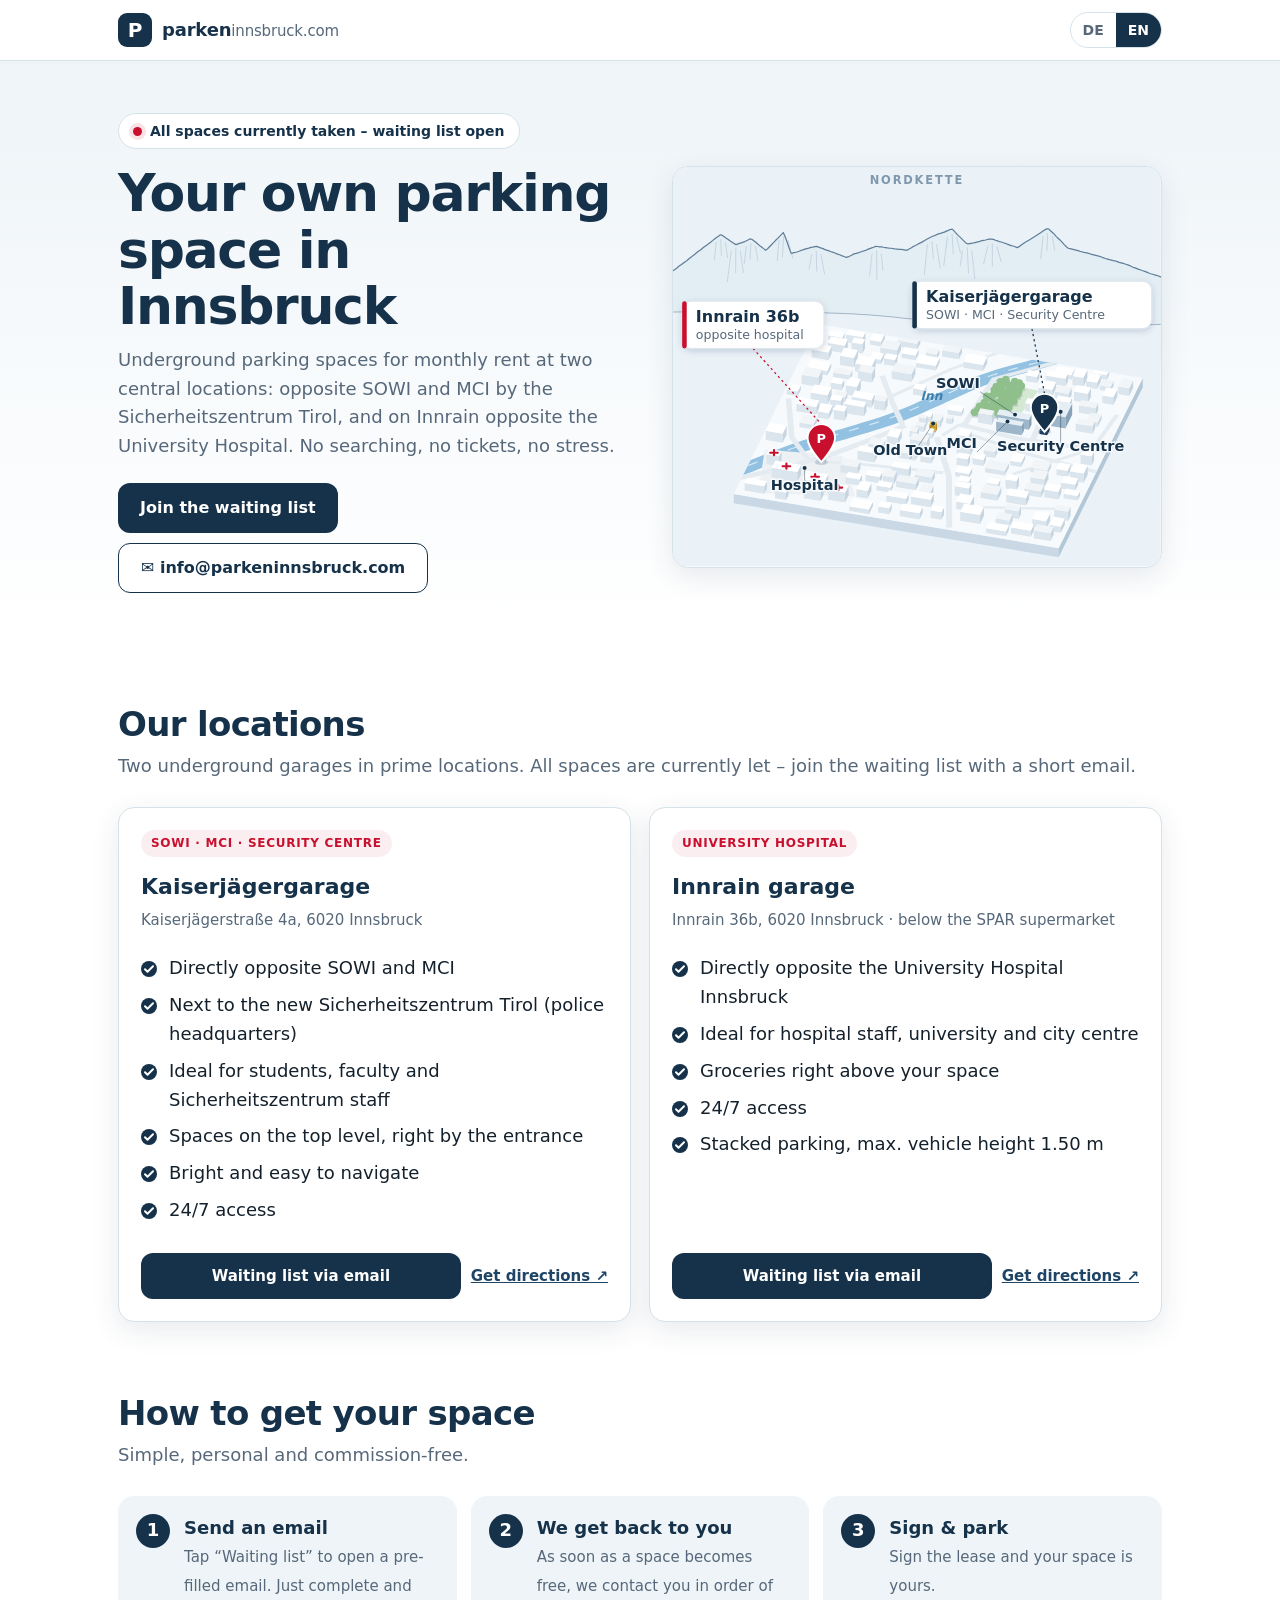
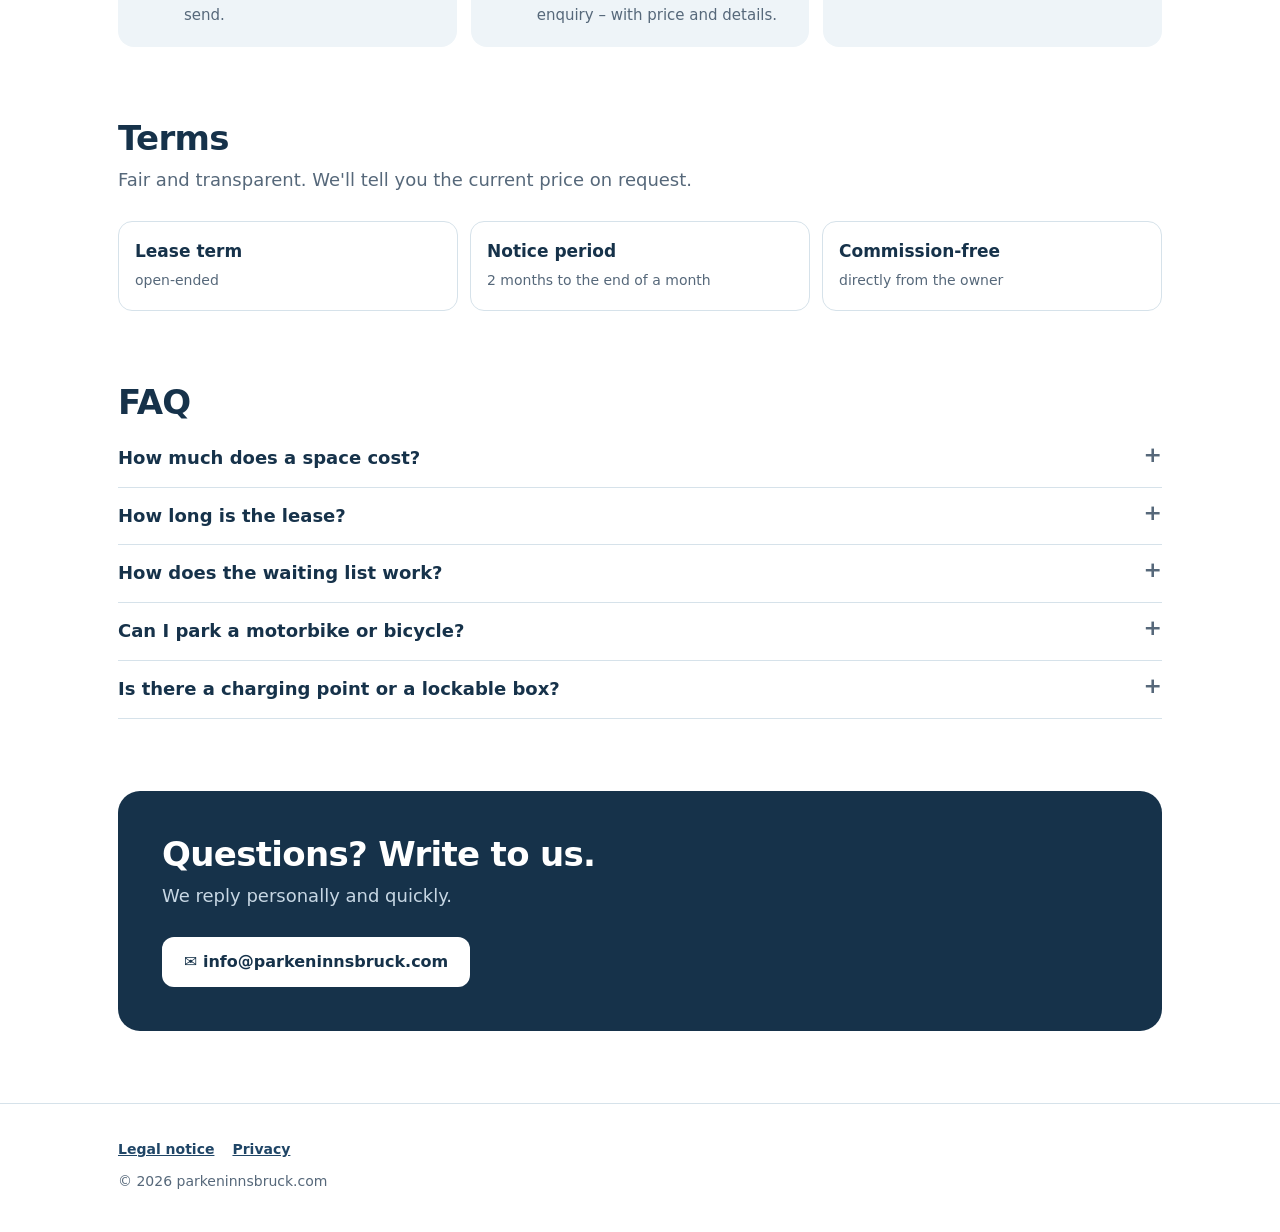
==== commit 21a275c3: "Remove max. vehicle height for Kaiserjägergarage Co-Authored-By: Claude Opus 5.5 <noreply@anthropic." ====
--- a/index.html
+++ b/index.html
@@ -39,7 +39,7 @@
       "@type": "ParkingFacility",
       "name": "Kaiserjägergarage – Stellplätze zur Monatsmiete",
       "address": {"@type": "PostalAddress", "streetAddress": "Kaiserjägerstraße 4a", "postalCode": "6020", "addressLocality": "Innsbruck", "addressCountry": "AT"},
-      "description": "Helle Stellplätze auf der obersten Ebene, direkt beim Eingang. Max. Fahrzeughöhe 2,05 m. Gegenüber SOWI und MCI, neben dem neuen Sicherheitszentrum Tirol (Polizeizentrum).",
+      "description": "Helle Stellplätze auf der obersten Ebene, direkt beim Eingang. Gegenüber SOWI und MCI, neben dem neuen Sicherheitszentrum Tirol (Polizeizentrum).",
       "parentOrganization": {"@id": "https://parkeninnsbruck.com/#business"}
     },
     {
@@ -234,7 +234,6 @@
           <li data-i18n="k7">Ideal für Studierende, Lehrende und Beschäftigte im Sicherheitszentrum</li>
           <li data-i18n="k3">Plätze auf der obersten Ebene, direkt beim Eingang</li>
           <li data-i18n="k4">Hell und übersichtlich</li>
-          <li data-i18n="k6">Max. Fahrzeughöhe 2,05 m</li>
           <li data-i18n="k5">Zufahrt rund um die Uhr</li>
         </ul>
         <div class="actions">
@@ -360,7 +359,7 @@
       locSub:"Two underground garages in prime locations. All spaces are currently let – join the waiting list with a short email.",
       tagUni:"SOWI · MCI · Security Centre",
       k1:"Directly opposite SOWI and MCI", k2:"Next to the new Sicherheitszentrum Tirol (police headquarters)", k7:"Ideal for students, faculty and Sicherheitszentrum staff",
-      k3:"Spaces on the top level, right by the entrance", k4:"Bright and easy to navigate", k6:"Max. vehicle height 2.05 m",
+      k3:"Spaces on the top level, right by the entrance", k4:"Bright and easy to navigate",
       k5:"24/7 access",
       wait:"Waiting list via email", route:"Get directions ↗",
       tagClinic:"University Hospital", innH:"Innrain garage", innAddr:"Innrain 36b, 6020 Innsbruck · below the SPAR supermarket",
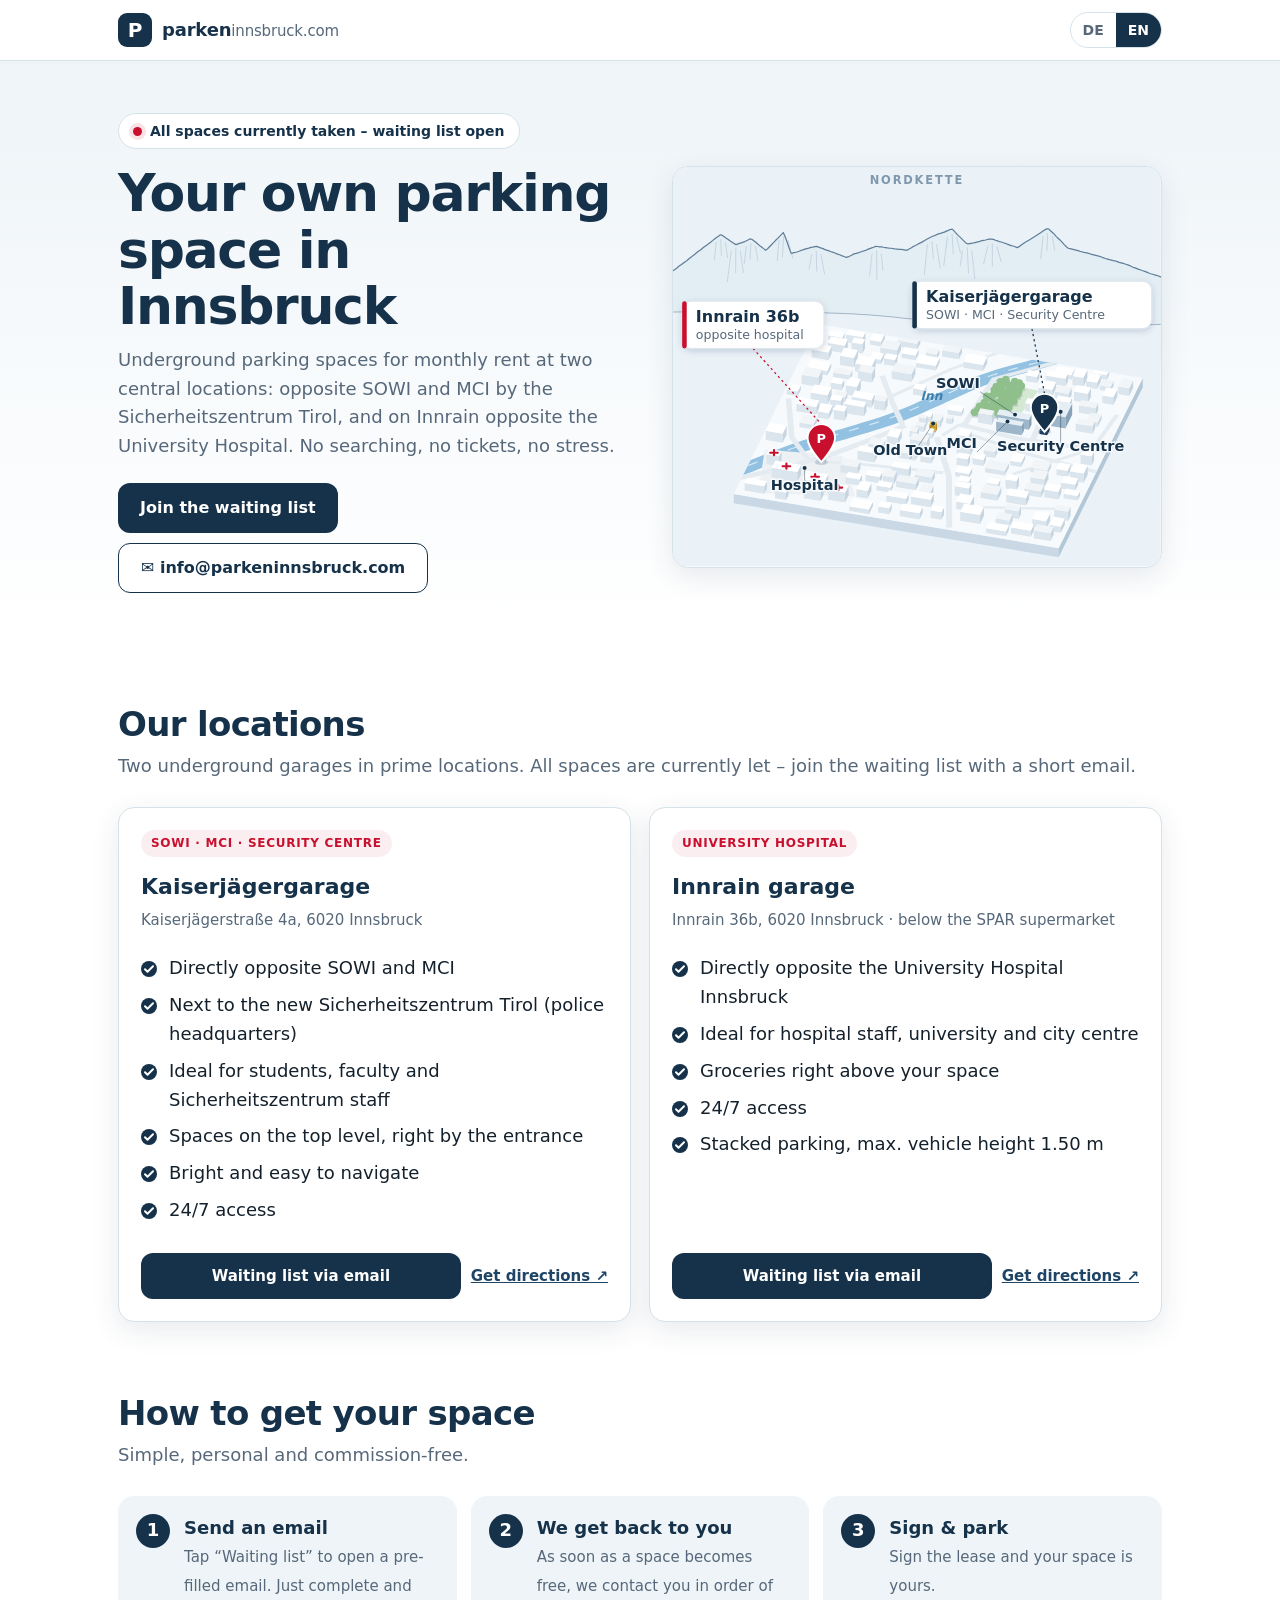
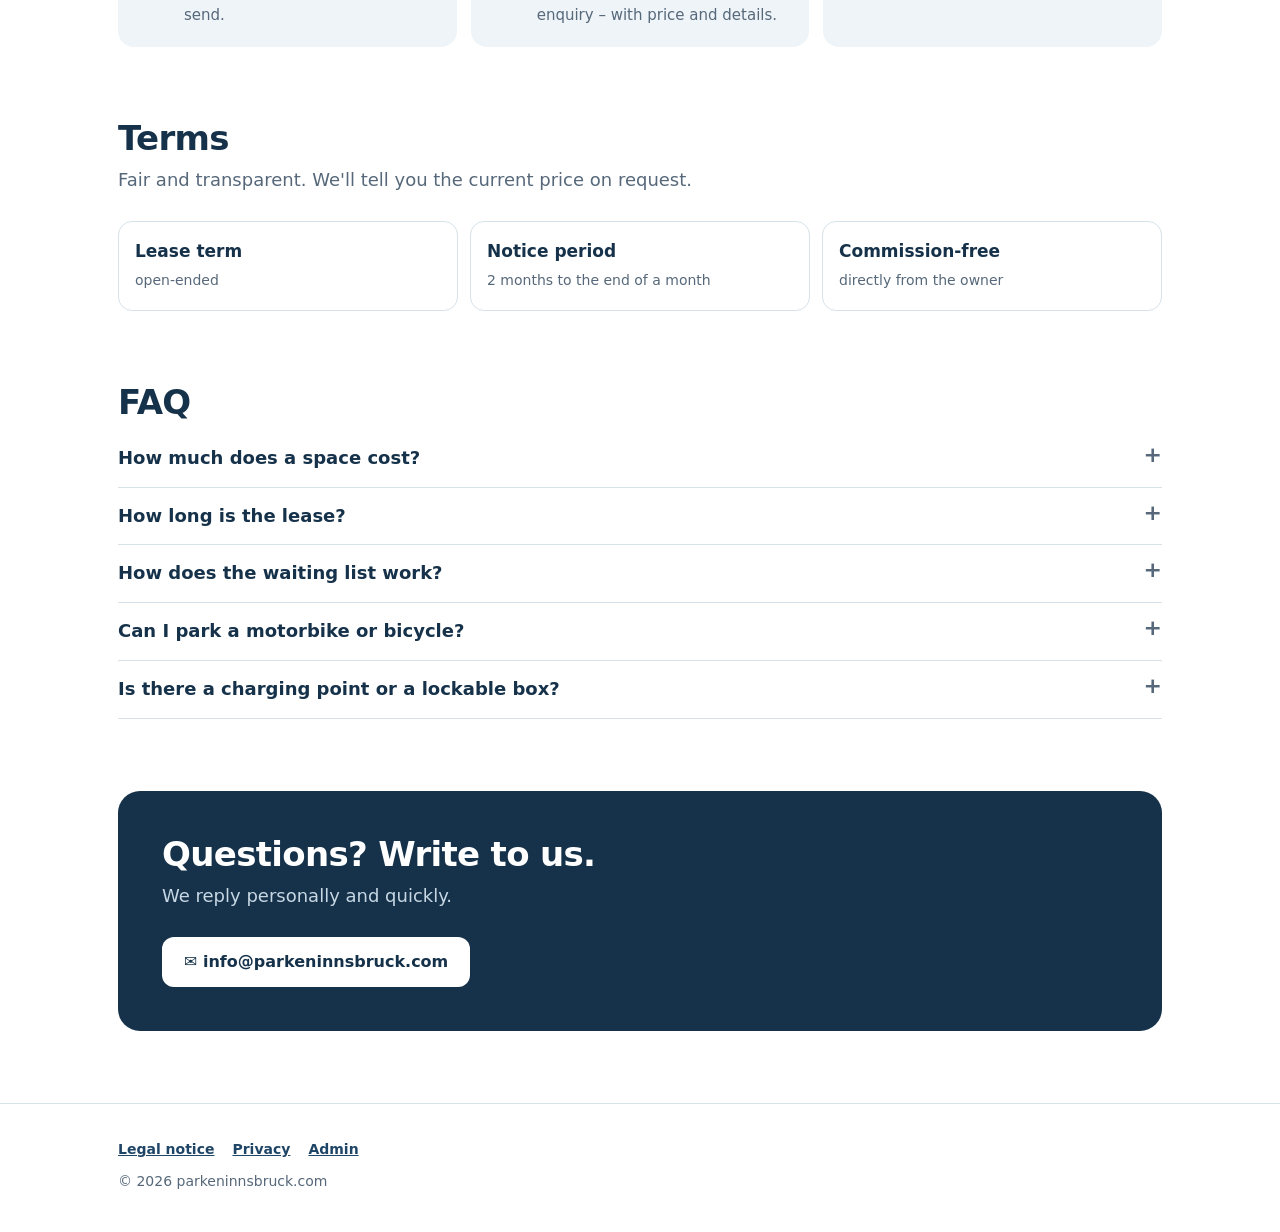
==== commit 1f271f2f: "Admin: Anmeldung per E-Mail-Code, Notfall-Passwort mit Sperre, Archiv, Admin-Link im Footer, Uhrzeit" ====
--- a/index.html
+++ b/index.html
@@ -146,6 +146,7 @@
 footer{padding:34px 0 40px;color:var(--muted);font-size:14px;border-top:1px solid var(--line)}
 footer .links{display:flex;gap:18px;flex-wrap:wrap;margin-bottom:10px}
 footer button{all:unset;cursor:pointer;color:var(--navy-2);font-weight:600;text-decoration:underline}
+footer .links a{color:var(--navy-2);font-weight:600;text-decoration:underline}
 .legal{display:none;background:var(--ice);border-radius:14px;padding:18px 18px 6px;margin-top:14px;color:var(--text)}
 .legal.open{display:block}
 .legal h3{margin:0 0 8px;color:var(--navy);font-size:18px}
@@ -204,7 +205,7 @@
       <p class="lead" data-i18n="lead">Tiefgaragenplätze zur Monatsmiete an zwei zentralen Standorten: gegenüber von SOWI und MCI beim Sicherheitszentrum Tirol sowie am Innrain gegenüber der Klinik. Kein Suchen, kein Parkticket, kein Stress.</p>
       <div class="cta">
         <a class="btn btn-primary" href="#standorte" data-i18n="cta1">Auf die Warteliste</a>
-        <a class="btn btn-ghost" data-mail="general" href="mailto:info@parkeninnsbruck.com?subject=Anfrage%20Stellplatz&amp;body=Hallo%2C%0D%0A%0D%0Aich%20m%C3%B6chte%20mich%20f%C3%BCr%20einen%20Stellplatz%20auf%20die%20Warteliste%20setzen%20lassen.%0D%0A%0D%0AStandort%3A%20egal%20%2F%20beide%0D%0AName%3A%20%0D%0ATelefon%3A%20%0D%0AFahrzeug%20%2F%20Kennzeichen%3A%20%0D%0AGew%C3%BCnschter%20Mietbeginn%3A%20%0D%0AAnmerkungen%3A%20" target="_blank" rel="noopener">✉ info@parkeninnsbruck.com</a>
+        <a class="btn btn-ghost" data-mail="general" href="mailto:info@parkeninnsbruck.com?subject=Anfrage%20Stellplatz&amp;body=Hallo%2C%0D%0A%0D%0Aich%20m%C3%B6chte%20mich%20f%C3%BCr%20einen%20Stellplatz%20auf%20die%20Warteliste%20setzen%20lassen.%0D%0A%0D%0AStandort%3A%20egal%20%2F%20beide%0D%0AName%3A%20%0D%0ATelefon%3A%20%0D%0AGew%C3%BCnschter%20Mietbeginn%3A%20%0D%0AAnmerkungen%3A%20" target="_blank" rel="noopener">✉ info@parkeninnsbruck.com</a>
       </div>
     </div>
 
@@ -237,7 +238,7 @@
           <li data-i18n="k5">Zufahrt rund um die Uhr</li>
         </ul>
         <div class="actions">
-          <a class="btn btn-primary" data-mail="kaiserjaeger" href="mailto:info@parkeninnsbruck.com?subject=Warteliste%20%E2%80%93%20Kaiserj%C3%A4gergarage&amp;body=Hallo%2C%0D%0A%0D%0Aich%20m%C3%B6chte%20mich%20f%C3%BCr%20einen%20Stellplatz%20auf%20die%20Warteliste%20setzen%20lassen.%0D%0A%0D%0AStandort%3A%20Kaiserj%C3%A4gergarage%20%28Kaiserj%C3%A4gerstra%C3%9Fe%204a%29%0D%0AName%3A%20%0D%0ATelefon%3A%20%0D%0AFahrzeug%20%2F%20Kennzeichen%3A%20%0D%0AGew%C3%BCnschter%20Mietbeginn%3A%20%0D%0AAnmerkungen%3A%20" target="_blank" rel="noopener" data-i18n="wait">Warteliste per E-Mail</a>
+          <a class="btn btn-primary" data-mail="kaiserjaeger" href="mailto:info@parkeninnsbruck.com?subject=Warteliste%20%E2%80%93%20Kaiserj%C3%A4gergarage&amp;body=Hallo%2C%0D%0A%0D%0Aich%20m%C3%B6chte%20mich%20f%C3%BCr%20einen%20Stellplatz%20auf%20die%20Warteliste%20setzen%20lassen.%0D%0A%0D%0AStandort%3A%20Kaiserj%C3%A4gergarage%20%28Kaiserj%C3%A4gerstra%C3%9Fe%204a%29%0D%0AName%3A%20%0D%0ATelefon%3A%20%0D%0AGew%C3%BCnschter%20Mietbeginn%3A%20%0D%0AAnmerkungen%3A%20" target="_blank" rel="noopener" data-i18n="wait">Warteliste per E-Mail</a>
           <a class="textlink" href="https://www.google.com/maps/search/?api=1&amp;query=Kaiserj%C3%A4gerstra%C3%9Fe+4a+6020+Innsbruck" target="_blank" rel="noopener" data-i18n="route">Route öffnen ↗</a>
         </div>
       </article>
@@ -254,7 +255,7 @@
           <li data-i18n="i5">Stapelparker, max. Fahrzeughöhe 1,50 m</li>
         </ul>
         <div class="actions">
-          <a class="btn btn-primary" data-mail="innrain" href="mailto:info@parkeninnsbruck.com?subject=Warteliste%20%E2%80%93%20Tiefgarage%20Innrain&amp;body=Hallo%2C%0D%0A%0D%0Aich%20m%C3%B6chte%20mich%20f%C3%BCr%20einen%20Stellplatz%20auf%20die%20Warteliste%20setzen%20lassen.%0D%0A%0D%0AStandort%3A%20Tiefgarage%20Innrain%2036b%20%28gegen%C3%BCber%20Klinik%29%0D%0AName%3A%20%0D%0ATelefon%3A%20%0D%0AFahrzeug%20%2F%20Kennzeichen%3A%20%0D%0AGew%C3%BCnschter%20Mietbeginn%3A%20%0D%0AAnmerkungen%3A%20" target="_blank" rel="noopener" data-i18n="wait">Warteliste per E-Mail</a>
+          <a class="btn btn-primary" data-mail="innrain" href="mailto:info@parkeninnsbruck.com?subject=Warteliste%20%E2%80%93%20Tiefgarage%20Innrain&amp;body=Hallo%2C%0D%0A%0D%0Aich%20m%C3%B6chte%20mich%20f%C3%BCr%20einen%20Stellplatz%20auf%20die%20Warteliste%20setzen%20lassen.%0D%0A%0D%0AStandort%3A%20Tiefgarage%20Innrain%2036b%20%28gegen%C3%BCber%20Klinik%29%0D%0AName%3A%20%0D%0ATelefon%3A%20%0D%0AGew%C3%BCnschter%20Mietbeginn%3A%20%0D%0AAnmerkungen%3A%20" target="_blank" rel="noopener" data-i18n="wait">Warteliste per E-Mail</a>
           <a class="textlink" href="https://www.google.com/maps/search/?api=1&amp;query=Innrain+36b+6020+Innsbruck" target="_blank" rel="noopener" data-i18n="route">Route öffnen ↗</a>
         </div>
       </article>
@@ -303,7 +304,7 @@
       <h2 data-i18n="cH">Fragen? Schreib uns.</h2>
       <p class="sub" data-i18n="cSub">Wir antworten persönlich und rasch.</p>
       <div class="cta" style="margin:0">
-        <a class="btn btn-primary" data-mail="general" href="mailto:info@parkeninnsbruck.com?subject=Anfrage%20Stellplatz&amp;body=Hallo%2C%0D%0A%0D%0Aich%20m%C3%B6chte%20mich%20f%C3%BCr%20einen%20Stellplatz%20auf%20die%20Warteliste%20setzen%20lassen.%0D%0A%0D%0AStandort%3A%20egal%20%2F%20beide%0D%0AName%3A%20%0D%0ATelefon%3A%20%0D%0AFahrzeug%20%2F%20Kennzeichen%3A%20%0D%0AGew%C3%BCnschter%20Mietbeginn%3A%20%0D%0AAnmerkungen%3A%20" target="_blank" rel="noopener">✉ info@parkeninnsbruck.com</a>
+        <a class="btn btn-primary" data-mail="general" href="mailto:info@parkeninnsbruck.com?subject=Anfrage%20Stellplatz&amp;body=Hallo%2C%0D%0A%0D%0Aich%20m%C3%B6chte%20mich%20f%C3%BCr%20einen%20Stellplatz%20auf%20die%20Warteliste%20setzen%20lassen.%0D%0A%0D%0AStandort%3A%20egal%20%2F%20beide%0D%0AName%3A%20%0D%0ATelefon%3A%20%0D%0AGew%C3%BCnschter%20Mietbeginn%3A%20%0D%0AAnmerkungen%3A%20" target="_blank" rel="noopener">✉ info@parkeninnsbruck.com</a>
       </div>
     </div>
   </div>
@@ -315,6 +316,7 @@
     <div class="links">
       <button type="button" data-toggle="impressum" data-i18n="imp">Impressum</button>
       <button type="button" data-toggle="datenschutz" data-i18n="dsg">Datenschutz</button>
+      <a href="/vertrag/admin/" rel="nofollow">Admin</a>
     </div>
     <div>© <span id="yr">2026</span> parkeninnsbruck.com</div>
 
@@ -392,13 +394,13 @@
       kaiserjaeger:{s:"Warteliste – Kaiserjägergarage", loc:"Kaiserjägergarage (Kaiserjägerstraße 4a)"},
       innrain:{s:"Warteliste – Tiefgarage Innrain", loc:"Tiefgarage Innrain 36b (gegenüber Klinik)"},
       general:{s:"Anfrage Stellplatz", loc:"egal / beide"},
-      body:function(loc){return "Hallo,\n\nich möchte mich für einen Stellplatz auf die Warteliste setzen lassen.\n\nStandort: "+loc+"\nName: \nTelefon: \nFahrzeug / Kennzeichen: \nGewünschter Mietbeginn: \nAnmerkungen: ";}
+      body:function(loc){return "Hallo,\n\nich möchte mich für einen Stellplatz auf die Warteliste setzen lassen.\n\nStandort: "+loc+"\nName: \nTelefon: \nGewünschter Mietbeginn: \nAnmerkungen: ";}
     },
     en: {
       kaiserjaeger:{s:"Waiting list – Kaiserjägergarage", loc:"Kaiserjägergarage (Kaiserjägerstraße 4a)"},
       innrain:{s:"Waiting list – Innrain garage", loc:"Innrain 36b garage (opposite hospital)"},
       general:{s:"Parking space enquiry", loc:"either / both"},
-      body:function(loc){return "Hello,\n\nI'd like to join the waiting list for a parking space.\n\nLocation: "+loc+"\nName: \nPhone: \nVehicle / licence plate: \nPreferred start date: \nComments: ";}
+      body:function(loc){return "Hello,\n\nI'd like to join the waiting list for a parking space.\n\nLocation: "+loc+"\nName: \nPhone: \nPreferred start date: \nComments: ";}
     }
   };
   var nodes = document.querySelectorAll("[data-i18n]");
